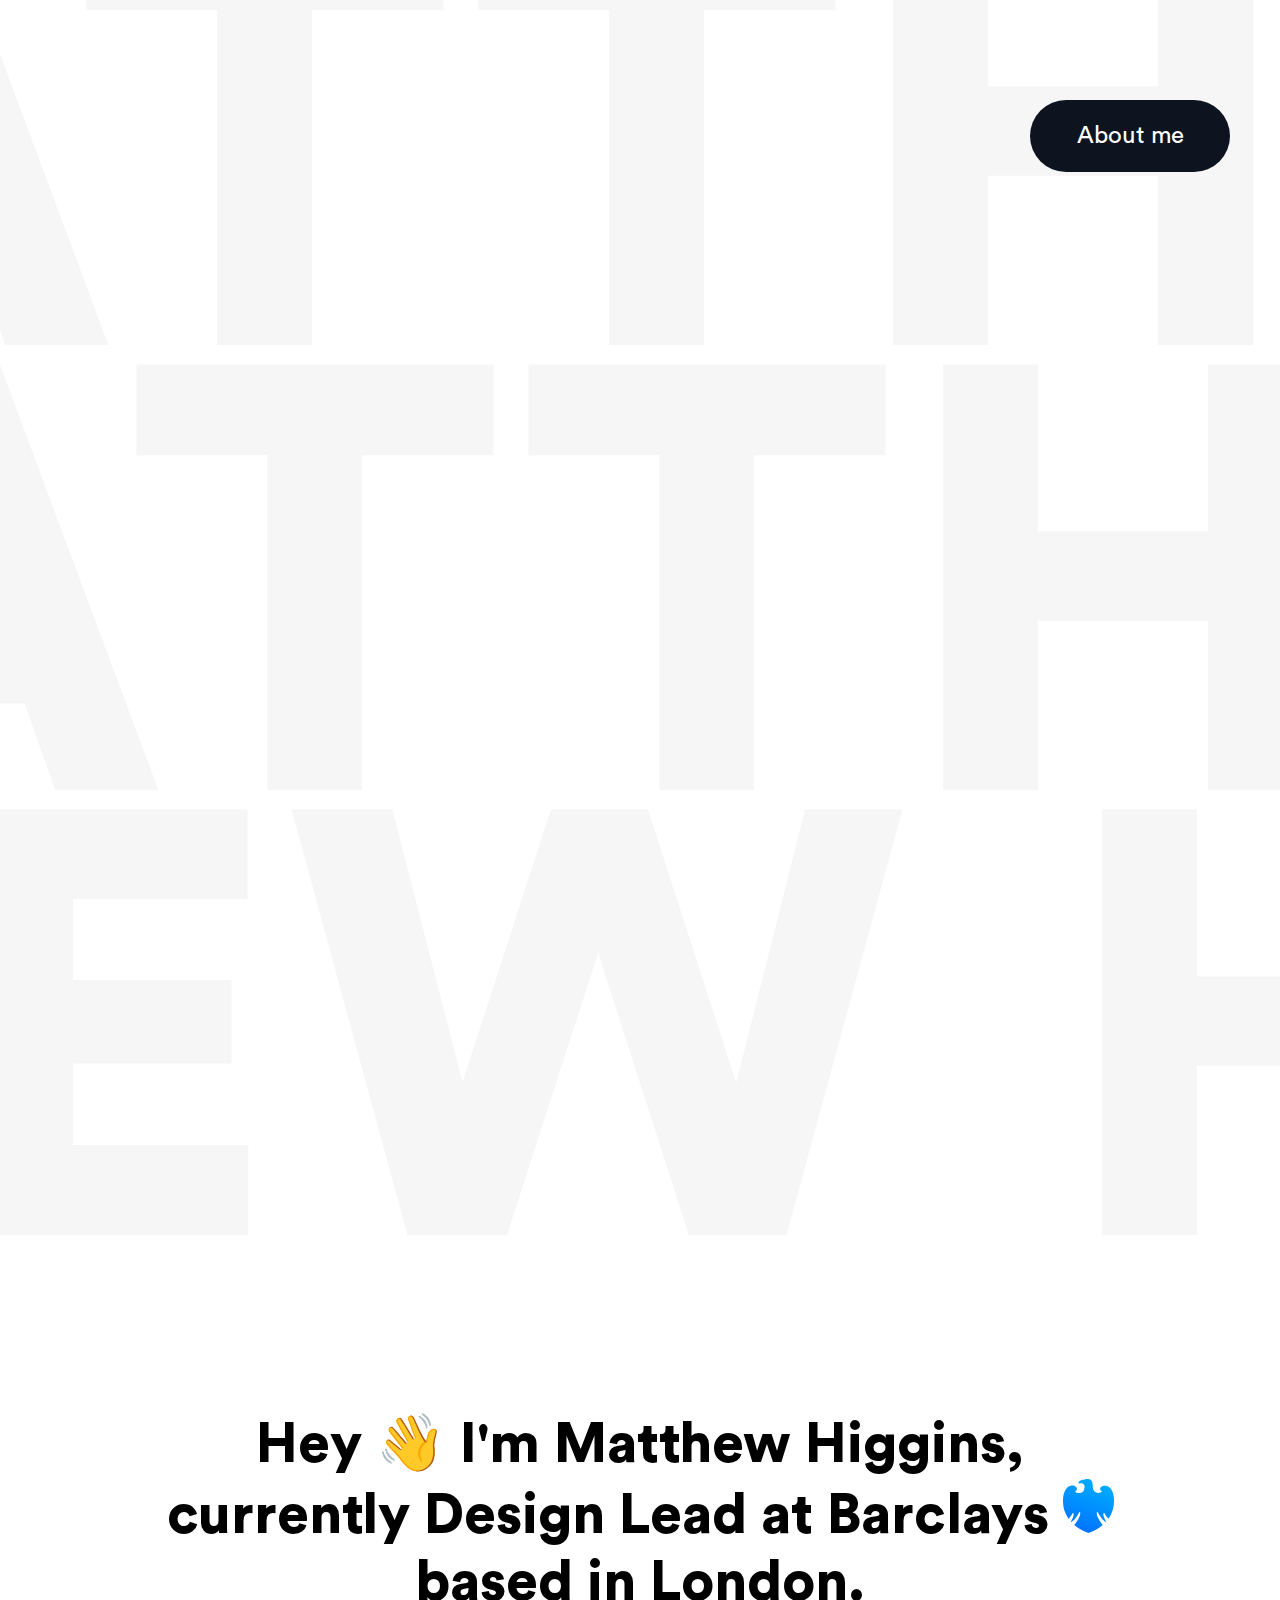
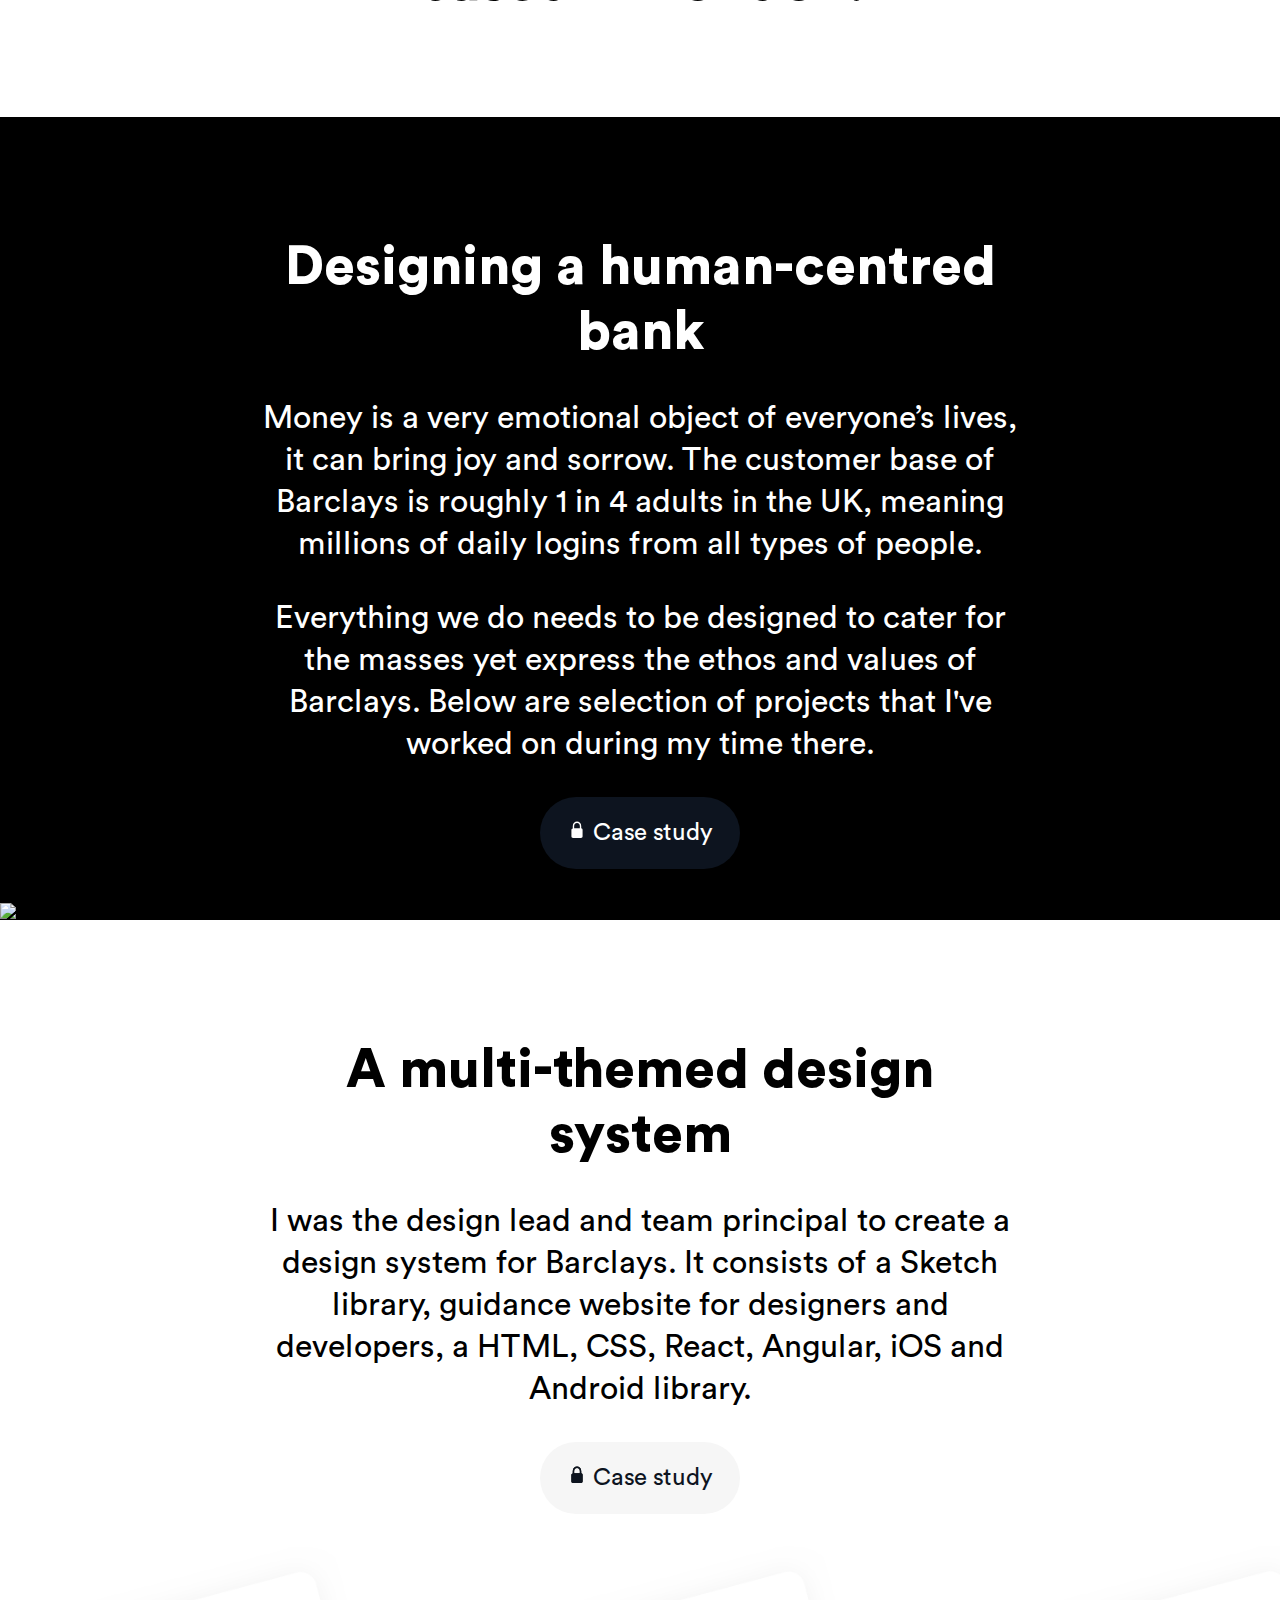
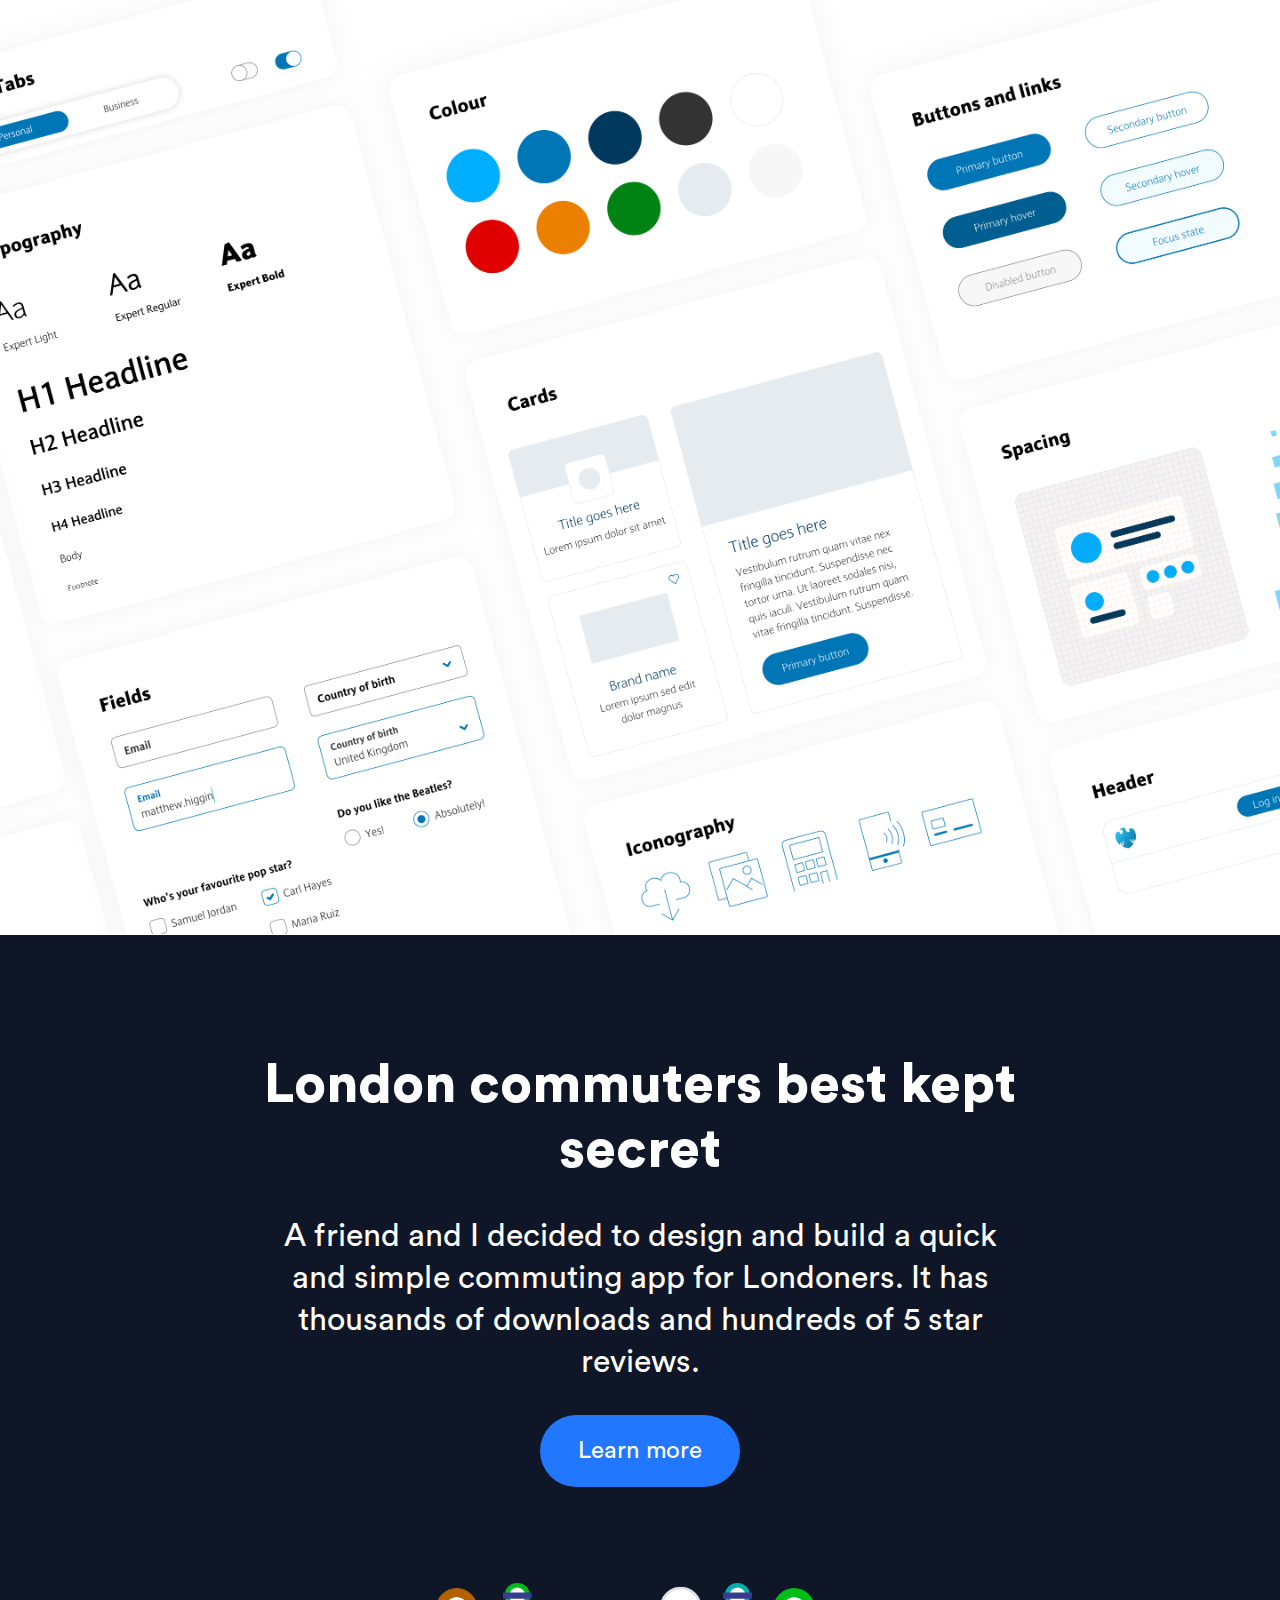
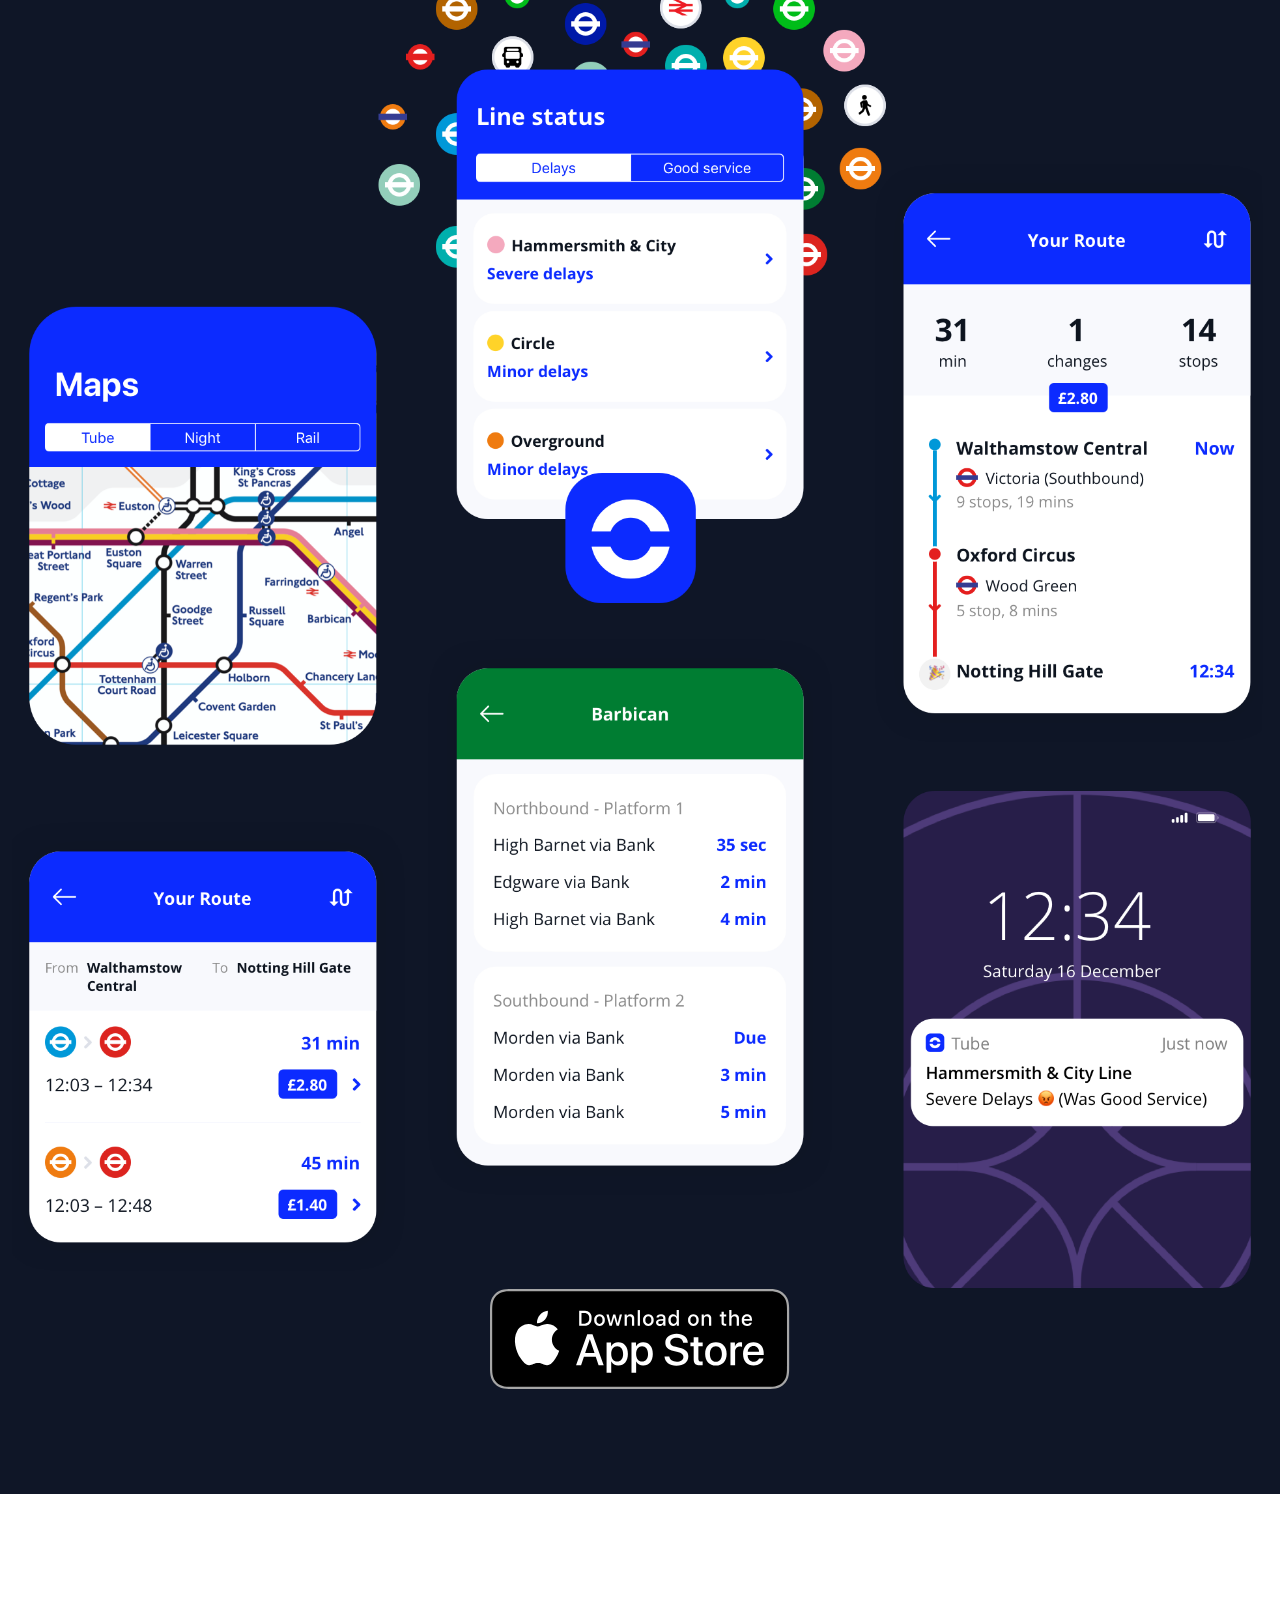
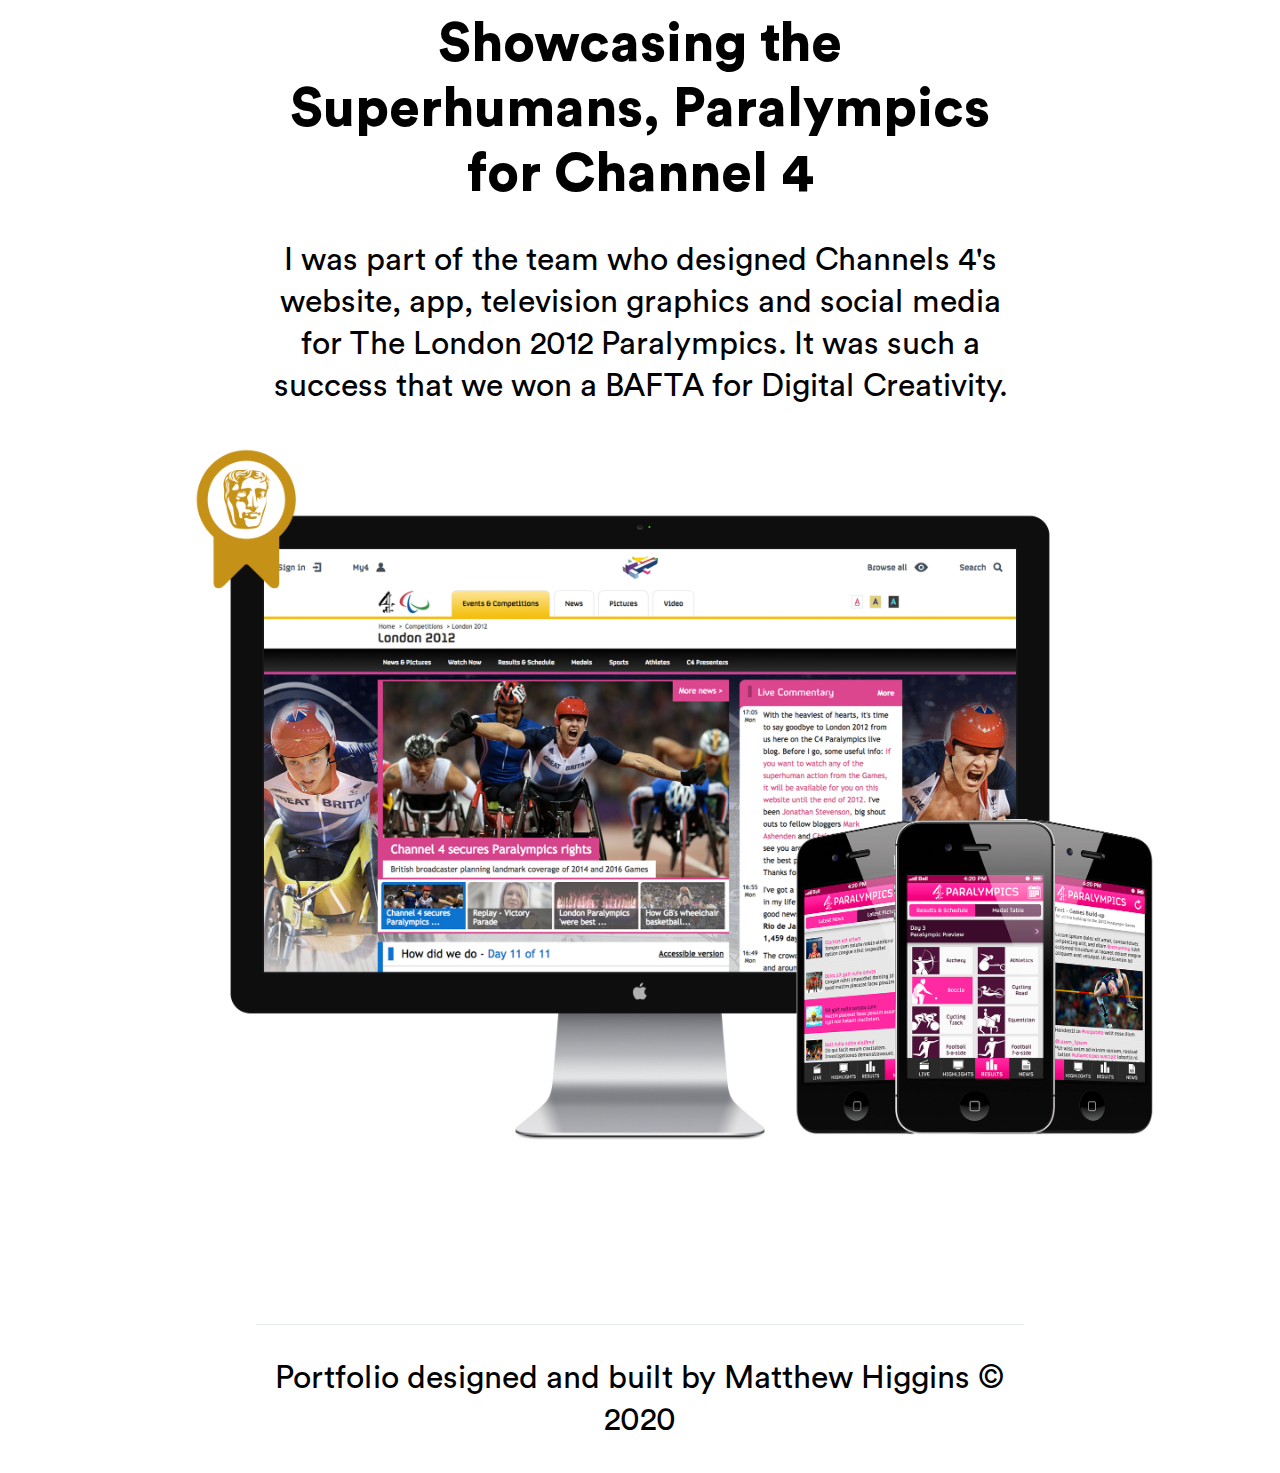
==== index.html @ b15f2077 "New hero" ====
<!DOCTYPE html>
<html lang="en" dir="ltr">

<head>
  <title>Matthew Higgins</title>
  <meta charset = "UTF-8" />
  <meta name="viewport" content="width=device-width, initial-scale=1, shrink-to-fit=no">
  <link rel="stylesheet" type="text/css" href="css/stylesheet.css">
  <script src="https://ajax.googleapis.com/ajax/libs/jquery/3.3.1/jquery.min.js"></script>
  <link rel="shortcut icon" type="image/x-icon" href="images/favicon.ico">
</head>

<body>

<center>

<!-- Intro text -->

<div class="wrapper">
  <img src="images/test-comp.png" class="absolute hero"alt="">

<div class="header">

      <h1 class="top-title">Matthew Higgins</h1>
      <h1 class="bottom-title">Matthew Higgins Matthew Higgins</h1>
      <h1 class="top-title">thew Higgins Matthew Higgins</h1>

</div>
</div>
<!-- Sticky button for cv -->
      <button onclick="location.href='cv.html'" class="button" type="button">About me</button>



    <div class="section-1">
      <h2 class="align-centre">Hey 👋 I'm Matthew Higgins, currently Design Lead at Barclays <img class="eagle" src="images/barclays.svg" alt=""> based in London.
</h2>

    </div>

  </center>



        <!-- Barclays section -->
    <div class="section-2">
      <div class="content-indented white align-centre">
        <h3>Designing a human-centred bank</h3>
        <p>Money is a very emotional object of everyone’s lives, it can bring joy and sorrow. The customer base of Barclays is roughly 1 in 4 adults in the UK, meaning millions of daily logins from all types of people.</p>
        <p>Everything we do needs to be designed to cater for the masses yet express the ethos and values of Barclays. Below are selection of projects that I've worked on during my time there.</p>
        <button onclick="location.href='index.html'"class="button-disabled-dark"type="button" href= "/index.html"><img src="images/lock.svg" alt=""> Case study </button>
      </div>
      <img src="images/barclays-hero.png" class="width-full">
    </div>



    <!-- BDL section -->
    <div class="content-indented align-centre">
      <h3>A multi-themed design system</h3>
      <p>I was the design lead and team principal to create a design system for Barclays. It consists of a Sketch library, guidance website for designers and developers, a HTML, CSS, React, Angular, iOS and Android library.</p>
      <button onclick="location.href='index.html'"class="button-disabled-light"type="button" href= "/index.html"><img src="images/lock-dark.svg" alt=""> Case study </button>
    </div>
    <img src="images/design-language.png" class="width-full">


    <!-- Barclays section -->
<!-- <div class="section-2">
  <div class="content-indented white align-centre">
    <h3>Digital Receipts</h3>
    <p>An idea that came from a sprint that gives customers instant digital receipts within the Barclays app after buying something.</p>
    <button onclick="location.href='receipts.html'"class="button-project"type="button" href= "/index.html">Case study</button>

  </div>
  <img src="images/barclays-hero.png" class="width-full">
</div> -->

    <!-- Tube app section -->
<div class="section-4">
  <div class="content-indented white align-centre">
    <h3>London commuters best kept secret</h3>
    <p>A friend and I decided to design and build a quick and simple commuting app for Londoners. It has thousands of downloads and hundreds of 5 star reviews.</p>
    <button onclick="location.href='tube.html'"class="button-project"type="button">Learn more</button>

  </div>
  <img src="images/tube-hero.png" class="width-full">

      <!-- button -->
              <div class="row">
                <div class="loose-padding" align="center">
                  <a href="https://apple.co/3472AL8" target="_blank" class="loose-padding"><img src="images/badge.svg" alt="alt text" style="border:none;" /></a>
                </div>
              </div>

</div>




    <!-- C4 section -->
    <div class="content-indented align-centre">
      <h3 class="">Showcasing the Superhumans, Paralympics for Channel 4</h3>
      <p>I was part of the team who designed Channels 4's website, app, television graphics and social media for The London 2012 Paralympics. It was such a success that we won a BAFTA for Digital Creativity.</p>
    </div>
        <img src="images/c4-hero.png" class="width-full loose-padding">

<center>
<div class="content-indented">
  <hr>
  <p>Portfolio designed and built by Matthew Higgins © 2020</p>
</div>
</center>


<!-- Pull in JS file -->
<script src="scripts.js"></script>

</body>
</html>
---- css/stylesheet.css ----
/* apply a natural box layout model to all elements, but allowing components to change */
html {
  box-sizing: border-box;
}
*, *:before, *:after {
  box-sizing: inherit;
}

html, body {
  overflow-x: hidden;
}


/* styling for page */
body {
  background: #fff;
  font-family: 'CircularStd-Black', sans-serif;
  margin: 0;
  max-width: 100vw;
  overflow-x: hidden; /* for homepage text, as it's off-screen */

}

/* liquid font */
@font-face {
  font-family: 'LIQUIDO-Fluid';
  src: url('../fonts/LIQUIDO-Fluid.otf');
  font-weight: 400;
  font-style: normal;
}

/* circular black font */
@font-face {
  font-family: 'CircularStd-Black';
  src: url('../fonts/CircularStd-Black.woff2') format('woff2'), /* Super Modern Browsers */
       url('../fonts/CircularStd-Black.woff') format('woff'); /* Pretty Modern Browsers */
  font-weight: 800;
  font-style: normal;
}

/* circular book font */
@font-face {
  font-family: 'CircularStd-Book';
  src: url('../fonts/CircularStd-Book.woff2') format('woff2'), /* Super Modern Browsers */
       url('../fonts/CircularStd-Book.woff') format('woff'); /* Pretty Modern Browsers */
  font-weight: 400;
  font-style: normal;
}

/* header styles */
h1 {
  font-family: 'LIQUIDO-Fluid', "CircularStd-Black", sans-serif;
  font-size: 600px;
  font-weight: 400;
  text-transform: uppercase;
  color: #F6F6F6;
  margin-top: -100px;
  margin-bottom: 0;
}

h2 {
  font-size: 56px;
  margin-top: 0;
  margin-bottom: 0;

}
h3 {
  font-size: 54px;
  margin-bottom: 0;
}
h4 {
  font-size: 54px;
  margin-bottom: 0;
  padding-bottom: 20px;
}
h5 {
  font-family: 'CircularStd-Book';
  font-size: 54px;
  font-weight: lighter;
  margin-top: 0;
  margin-bottom: 64px;
  }
h6 {
  font-size: 32px;
  margin: 0;
}
p {
  font-family: 'CircularStd-Book';
  font-size: 32px;
  line-height: 42px;
  font-weight: lighter;
}

span {
  font-family: 'CircularStd-Book';
  font-size: 32px;
  line-height: 42px;
  font-weight: lighter;
  text-decoration: none;
  color: #2177FE;
}

hr {
  background-color: #E5EBEE;
  height: 1px;
  border: none;
}

ul {
  font-family: 'CircularStd-Book';
  font-size: 54px;
  line-height: 68px;
  font-weight: lighter;
}
li {
  font-size: 32px;
  line-height: 48px;
}

.large-text {
  font-size: 120px;
}

.grey {
    color: #989FAA;
  }

  .blue {
    color:#2177FE;
  }

  .green {
    color: #0CA028
  }

.tight {
  margin-bottom: 18px;
}

.wrapper {
  overflow: hidden;
}

.section-1 {
  max-width: 80%;
  background: white;
  padding-bottom: 100px;
}

.section-2 {
  background: black;
}

.section-4 {
  background: #0F1627;
}

.whitebg {
  background-color: white;
}

.logo {
  height: 40px;
  width: auto;
}



/* smoothes out the scrolling on certain broswers */
html {
  scroll-behavior: smooth;
}



/* colour when selecting text */
::selection {
  color: black;
  background: rgba(255,251,0,0.99);
}


.align-centre {
  text-align: center;
}

.align-left {
  text-align: left;
}

/* text colour for dark bg */
.white {
  color: white;
}


/* styles for links */
.link {
  color: #2177FE;
  text-decoration: none;
}
.link:hover {
  text-decoration: underline;
}

/* size of intro text on viewport */
.header {
  margin-top: 75px;
  width: 200vw;
position: relative;
}

.absolute {
  position: absolute;
  z-index: 1;
  left: 1%;
}

.pdf-link {
  display: inline-block;
  padding-right: 10px;
}

/* both texts for intro */
.top-title,
.bottom-title {
  margin-top: -275px;
  white-space: nowrap;
}

/* specific to first line of intro */
.top-title {
  margin-left: -900px;
}


/* specific to second line of intro */
.bottom-title {
  margin-left: -850px;
  white-space: nowrap;
}

/* makes content indented */
.content-indented {
  padding-top: 5%;
  padding-right: 20%;
  padding-left: 20%;
}

.indented {
  padding-right: 20%;
  padding-left: 20%;
}

.list-space {
  margin-top: 8px;
  margin-bottom: 72px;
}


/* big padding for bottom of section */
.loose-padding {
  padding-bottom: 100px;
}

/* .loose-margin {
  margin-bottom: 100px;
} */


/* specific padding for when 2 text elements above and below one another */
.text-block {
  padding-top: 40px;
  padding-bottom: 10px;
}


.logo-group {
  margin-top: 56px;
  margin-bottom: 56px;
}

.logo-pad {
padding-right: 30px;
}


/* styling for portfolio button */
.button {
  position: fixed;
  top: 100px;
  right: 50px;
  z-index: 1;
  height: 72px;
  font-family: 'CircularStd-Book';
  font-size: 24px;
  color: #fff;
  background: #0D141F;
  border-radius: 100px;
  width: 200px;
  cursor: pointer;
  border: 0;

  transition: color 0.3s ease; /* vendorless fallback */
  -o-transition: color 0.3s ease; /* opera */
  -ms-transition: color 0.3s ease; /* IE 10 */
  -moz-transition: color 0.3s ease; /* Firefox */
  -webkit-transition: color 0.3s ease; /*safari and chrome */

  transition: background 0.3s ease; /* vendorless fallback */
  -o-transition: background 0.3s ease; /* opera */
  -ms-transition: background 0.3s ease; /* IE 10 */
  -moz-transition: background 0.3s ease; /* Firefox */
  -webkit-transition: background 0.3s ease; /*safari and chrome */
}
.button:hover {
  color: #0D141F;
  background: #F6F6F6;

}
.button:focus {
  outline: 0;
}


/* styling for cv button */
.button-project {
  height: 72px;
  font-family: 'CircularStd-Book';
  font-size: 24px;
  color: #fff;
  background: #2177FE;
  border-radius: 100px;
  width: 200px;
  cursor: pointer;
  border:0;
  margin-bottom: 32px;

  transition: color 0.3s ease; /* vendorless fallback */
  -o-transition: color 0.3s ease; /* opera */
  -ms-transition: color 0.3s ease; /* IE 10 */
  -moz-transition: color 0.3s ease; /* Firefox */
  -webkit-transition: color 0.3s ease; /*safari and chrome */

  transition: background 0.3s ease; /* vendorless fallback */
  -o-transition: background 0.3s ease; /* opera */
  -ms-transition: background 0.3s ease; /* IE 10 */
  -moz-transition: background 0.3s ease; /* Firefox */
  -webkit-transition: background 0.3s ease; /*safari and chrome */
}
.button-project:hover {
  color: #0D141F;
  background: #F6F6F6;
}
.button-project:focus {
  outline: 0;
}

/* styling for cv button */
.button-back {
  height: 72px;
  font-family: 'CircularStd-Book';
  font-size: 24px;
  color: #0D141F;
  background: #F6F6F6;
  border-radius: 100px;
  width: 180px;
  position: fixed;
  top: 100px;
  left: 50px;
  z-index: 1;
  cursor: pointer;
  border:0;
  margin-bottom: 32px;

  transition: color 0.3s ease; /* vendorless fallback */
  -o-transition: color 0.3s ease; /* opera */
  -ms-transition: color 0.3s ease; /* IE 10 */
  -moz-transition: color 0.3s ease; /* Firefox */
  -webkit-transition: color 0.3s ease; /*safari and chrome */

  transition: background 0.3s ease; /* vendorless fallback */
  -o-transition: background 0.3s ease; /* opera */
  -ms-transition: background 0.3s ease; /* IE 10 */
  -moz-transition: background 0.3s ease; /* Firefox */
  -webkit-transition: background 0.3s ease; /*safari and chrome */
}
.button-back:hover {
  color: #fff;
  background: #0D141F;
}
.button-back:focus {
  outline: 0;
}


/* styling for disabled button */
.button-disabled-dark {
  height: 72px;
  font-family: 'CircularStd-Book';
  font-size: 24px;
  color: white;
  background: #0D141F;
  border-radius: 100px;
  width: 200px;
  cursor: not-allowed;
  border:0;
  margin-bottom: 32px;
}

/* styling for disabled button */
.button-disabled-light {
  height: 72px;
  font-family: 'CircularStd-Book';
  font-size: 24px;
  color: #0D141F;
  background: #F6F6F6;
  border-radius: 100px;
  width: 200px;
  cursor: not-allowed;
  border:0;
  margin-bottom: 32px;
}

.width-full {
  max-width: 100%;
  margin-bottom: -4px;
}

.hero {
  width: 100%;
  height: auto;
}

.blue-padding {
  background: #ECF4FE;
  padding-bottom: 64px;
}

/* makes counter invisible */
#count {
  display: none;
}

/* ==== GRID SYSTEM ==== */

.container {
  width: 90%;
  margin-left: auto;
  margin-right: auto;
  padding-top: 64px;
  padding-bottom: 64px;
}



.row {
  position: relative;
  width: 100%;
  display: inline;
  align-items: center;
  justify-content: center;
}

.row [class^="col"] {
  float: left;
  margin: 0.5rem 2%;
  min-height: 0.125rem;
}


  .col-1 {
    width: 4.33%;
  }

  .col-2 {
    width: 12.66%;
  }

  .col-3 {
    width: 21%;
  }

  .col-4 {
    width: 29.33%;
  }

  .col-5 {
    width: 37.66%;
  }

  .col-6 {
    width: 46%;
  }

  .col-7 {
    width: 54.33%;
  }

  .col-8 {
    width: 62.66%;
  }

  .col-9 {
    width: 71%;
  }

  .col-10 {
    width: 79.33%;
  }

  .col-11 {
    width: 87.66%;
  }

  .col-12 {
    width: 96%;
  }

  .hidden-sm {
    display: block;
  }
  .row {
    position: relative;
    width: 100%;
    display: flex;
    align-items: center;
    justify-content: center;
  }



/* styles for 0 - 640 */
@media only screen and (max-width: 640px) {

  /* header styles */
  h1 {
      font-size: 200px;
    }
  h2 {
      font-size: 32px;
    }
  h3 {
      font-size: 32px;
    }
  h4 {
      font-size: 32px;
      margin-top: 40px;
    }
  h5 {
      font-size: 24px;
      line-height: 32px;
      margin-bottom: 32px;
    }

    h6 {
      font-size: 24px;
    }

    .header {
      margin-top: 0;
      width: 200vw
    }

    .hero {
      height: 55vh;
      width: auto;
      margin-left: -200px;
      overflow-x: hidden;
    }


    .top-title,
    .bottom-title {
      margin-top: -75px;
      white-space: nowrap;
    }

    /* specific to first line of intro */
    .top-title {
      margin-left: -400px;
    }

    /* specific to second line of intro */
    .bottom-title {
      margin-left: -800px;
    }

  p {
      font-size: 24px;
      line-height: 32px;
    }

    /* link styles */
  a {
    font-size: 24px;
    text-decoration: none;
  }


  /* specific padding for when 2 text elements next to one another */
  .text-block {
    padding-top: 0;
    padding-bottom: 10px;
  }


  .button {
    position: fixed;
    top: 40px;
    right: 24px;
    height: 50px;
    font-size: 18px;
    width: 120px;
  }

  .button-back {
    position: absolute;
    top: 40px;
    left: 24px;
    height: 50px;
    font-size: 18px;
    width: 120px;
  }

  .button-project {
      height: 50px;
      font-size: 18px;
      width: 140px;
  }

  .logo {
    height: 24px;
    width: auto;
  }

  .eagle {
    height: 24px;
    width: auto;
  }

.logo-group {
  margin-top: 32px;
  margin-bottom: 32px;

}

  .logo-pad {
    height: 60px;
  }

 /* makes content indented */
 .content-indented {
   padding-top: 5%;
   padding-right: 5%;
   padding-left: 5%;
 }

 .loose-padding {
   padding-bottom: 32px;
 }

 .section-1 {
   padding-bottom: 32px;
 }

 .width-full {
   max-width: 200%;
   margin-bottom: -4px;
 }


 .badge {
  background-image: url(/images/badge.svg);
  width: 32px;
}
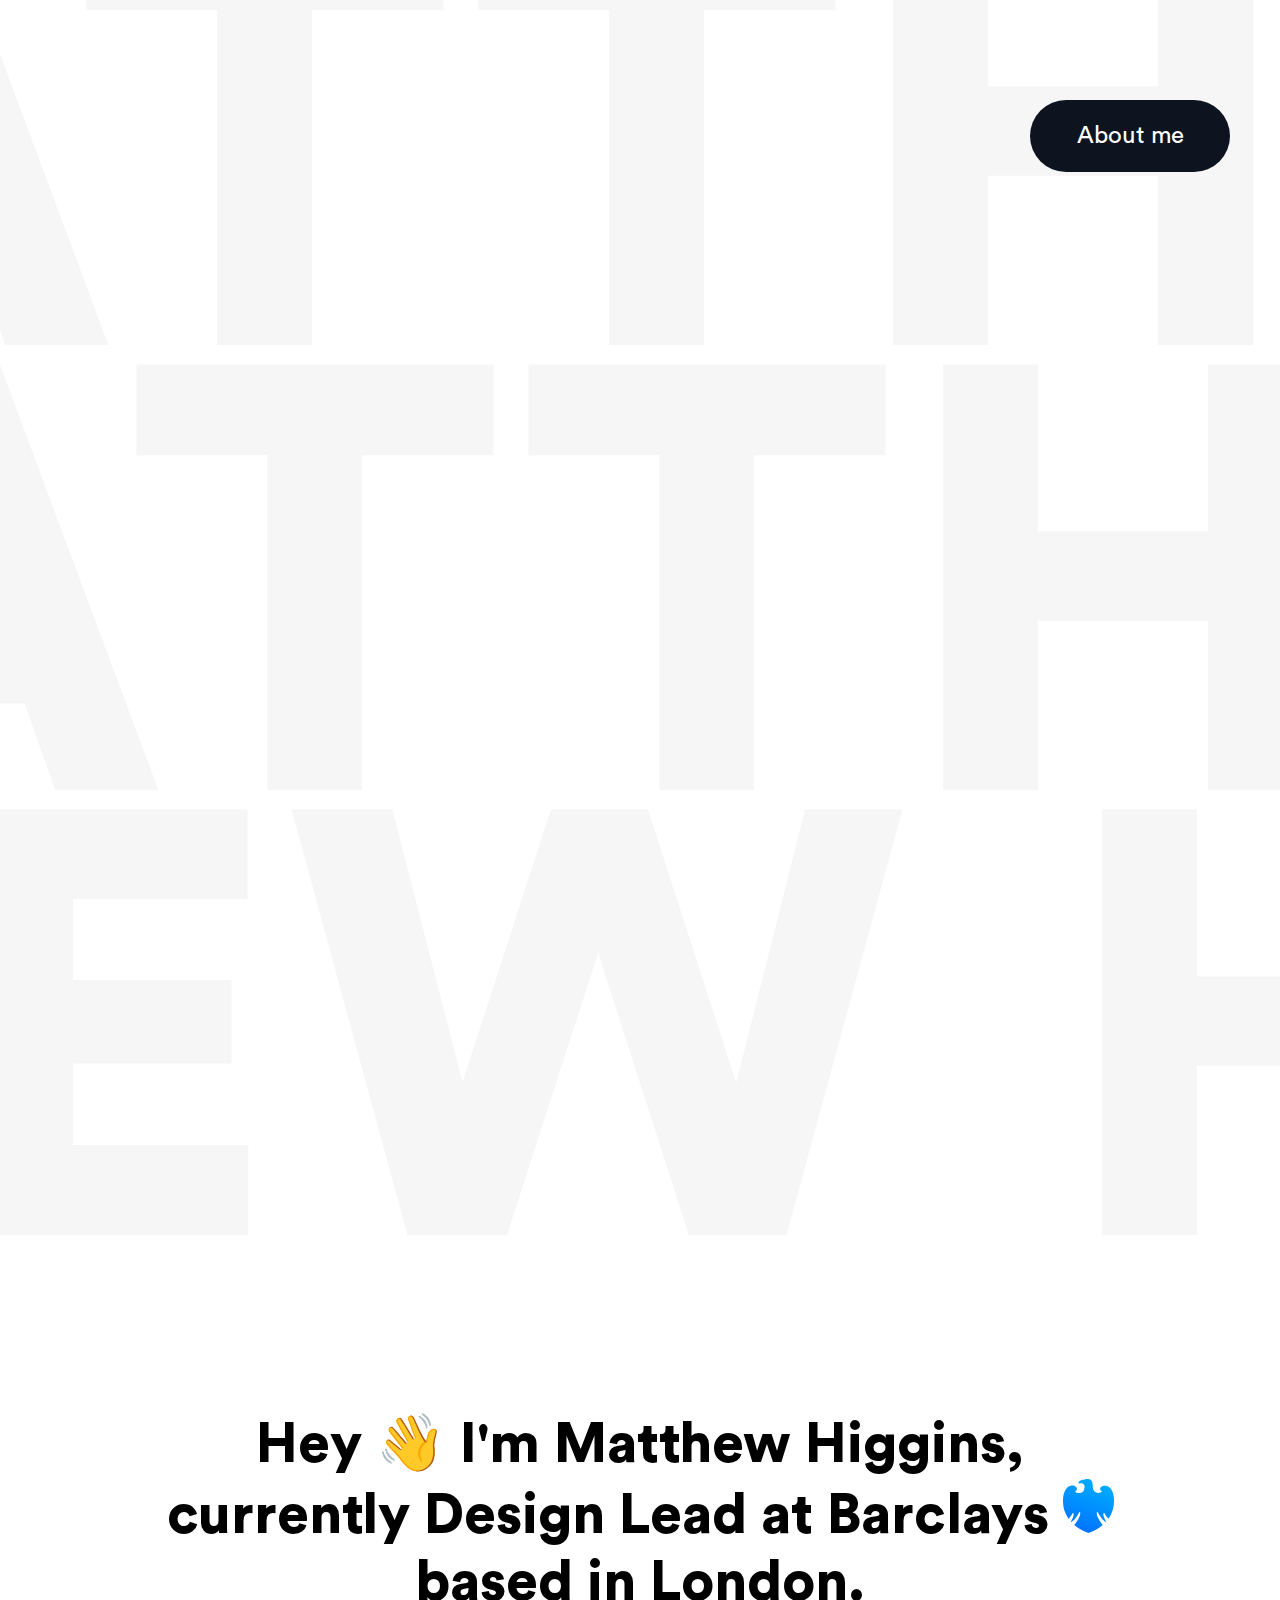
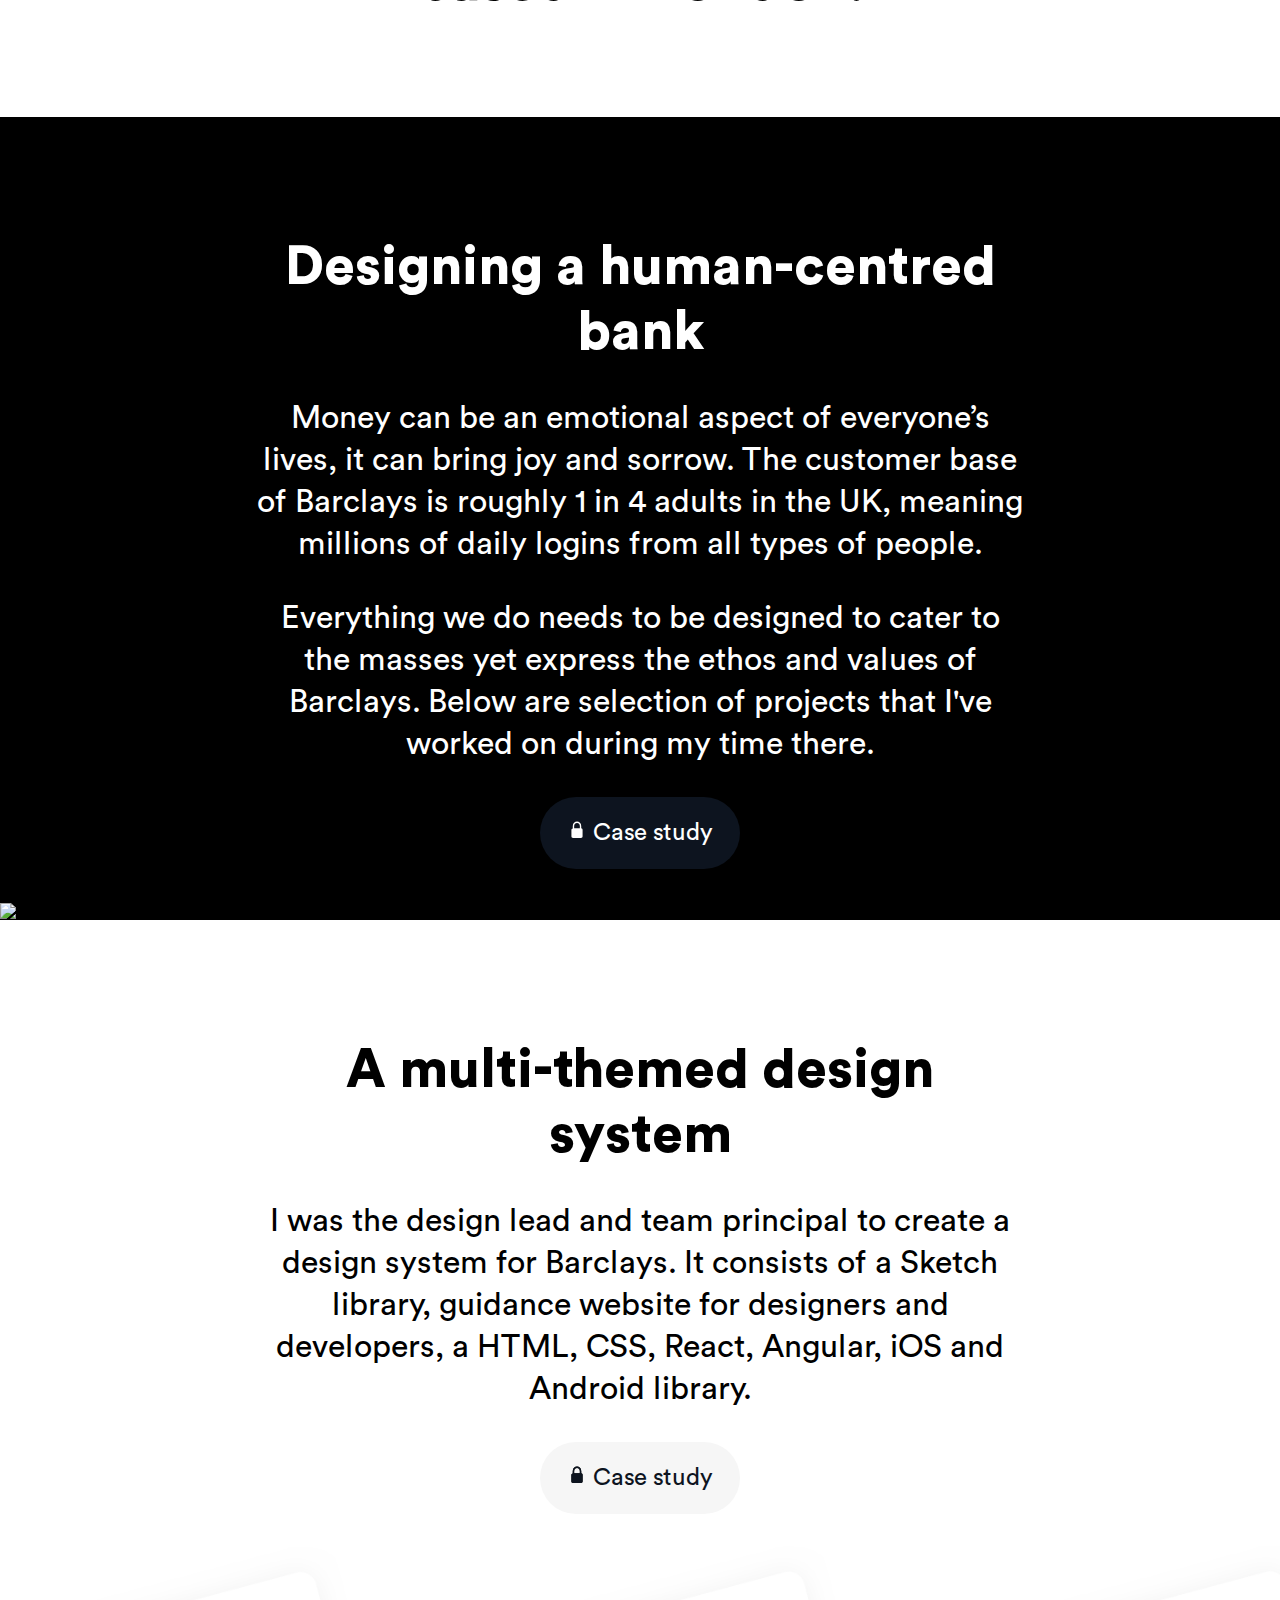
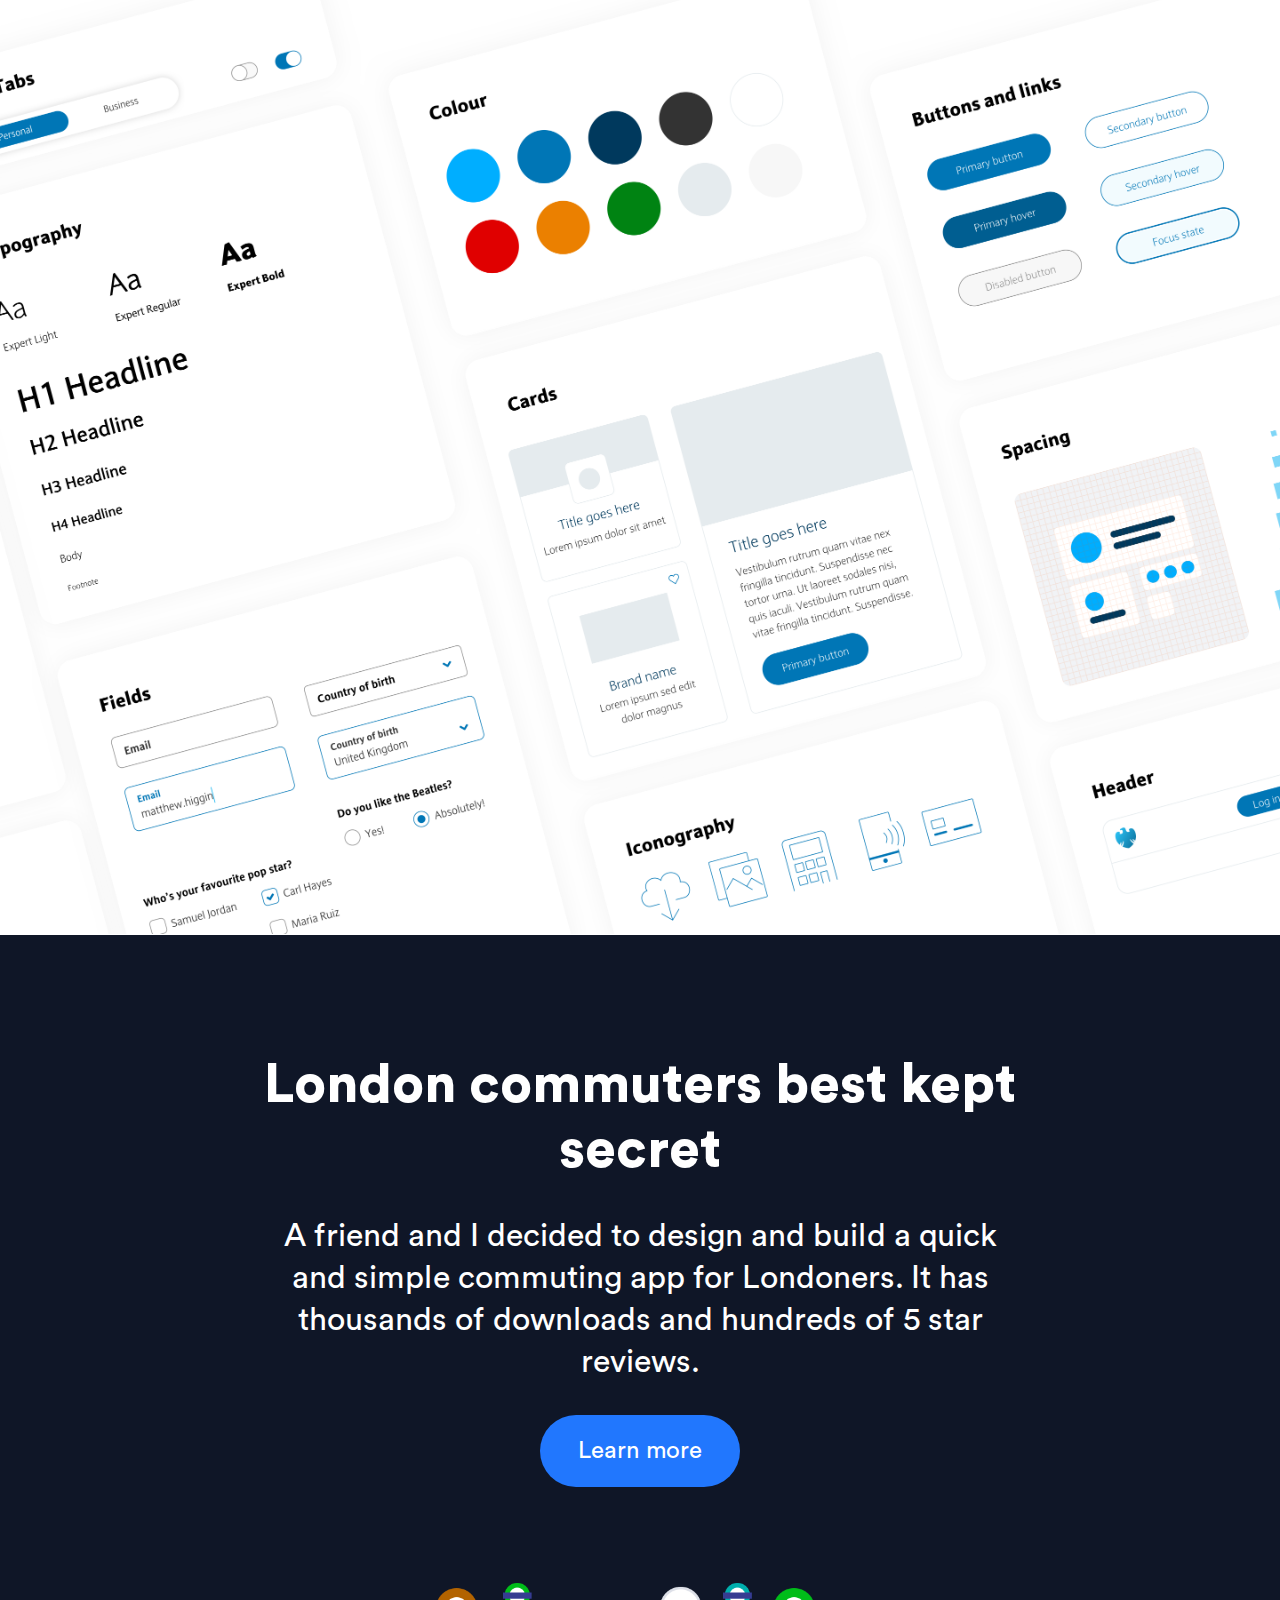
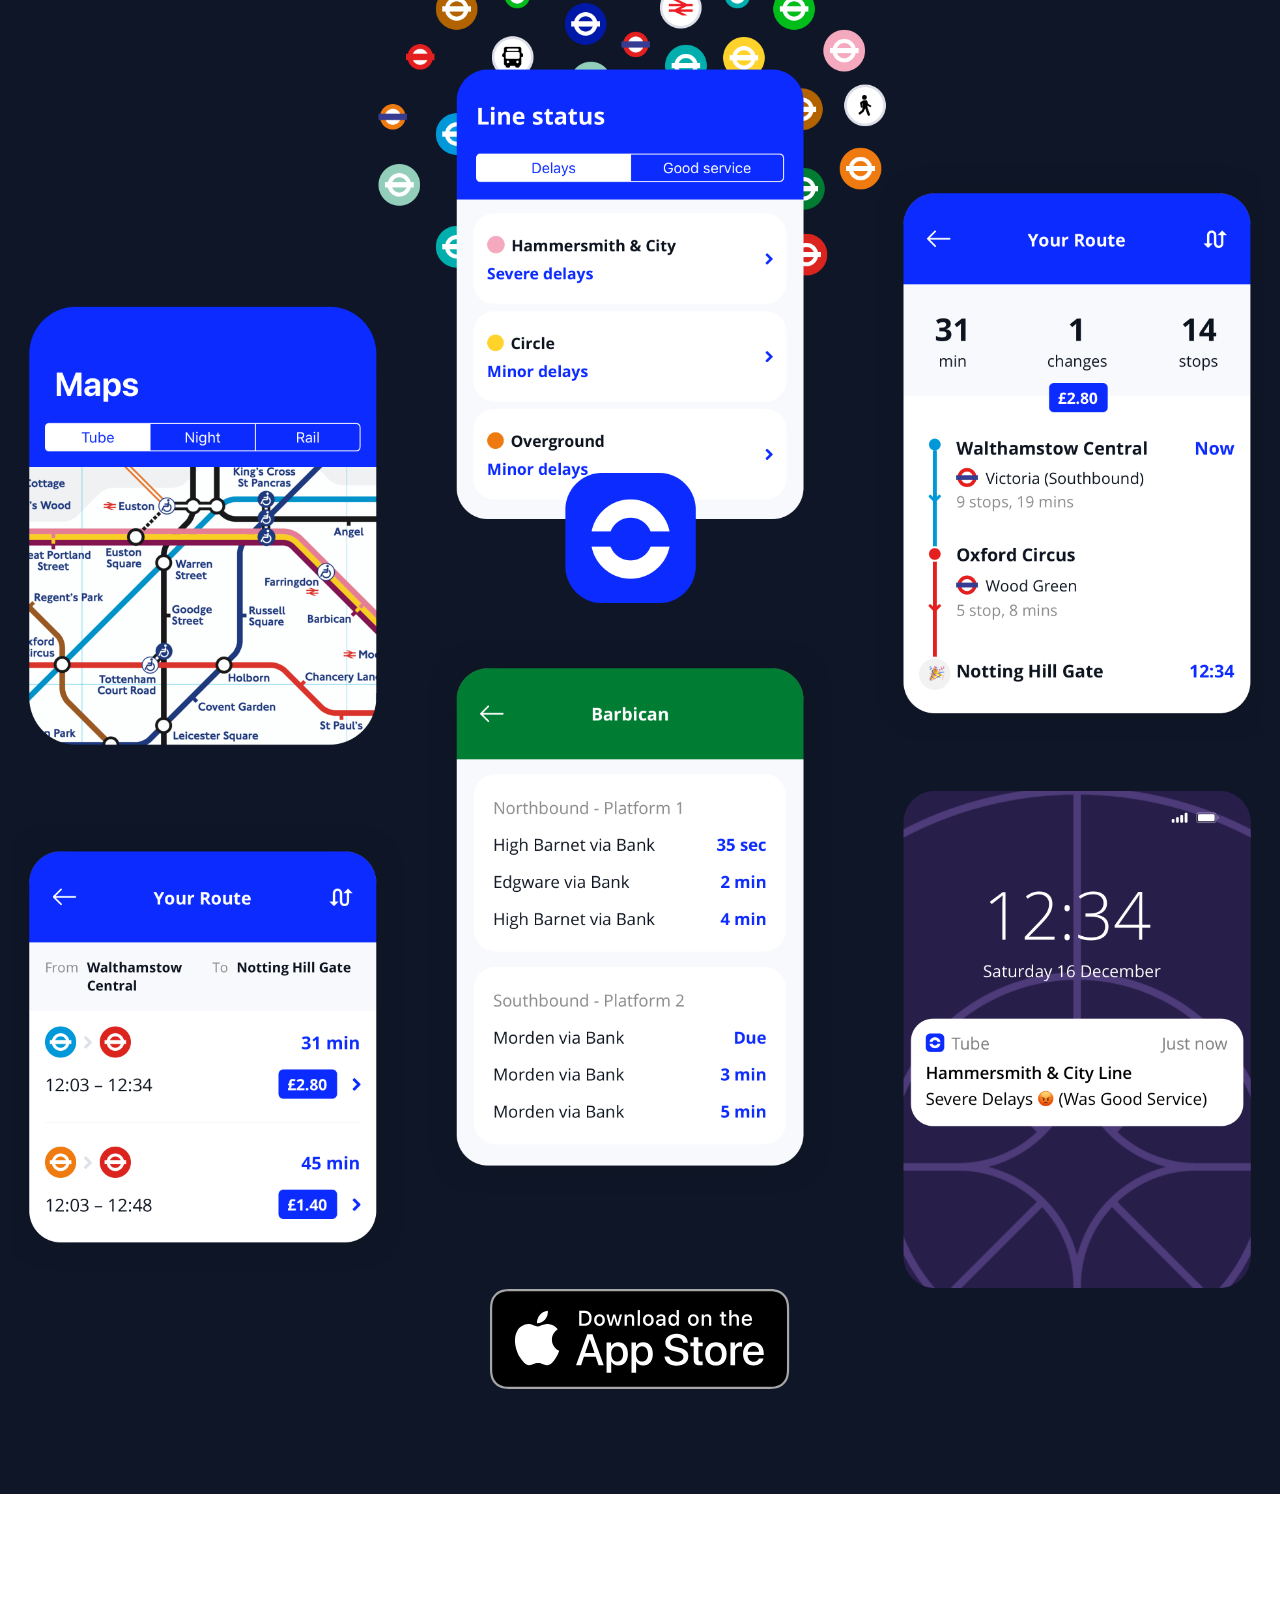
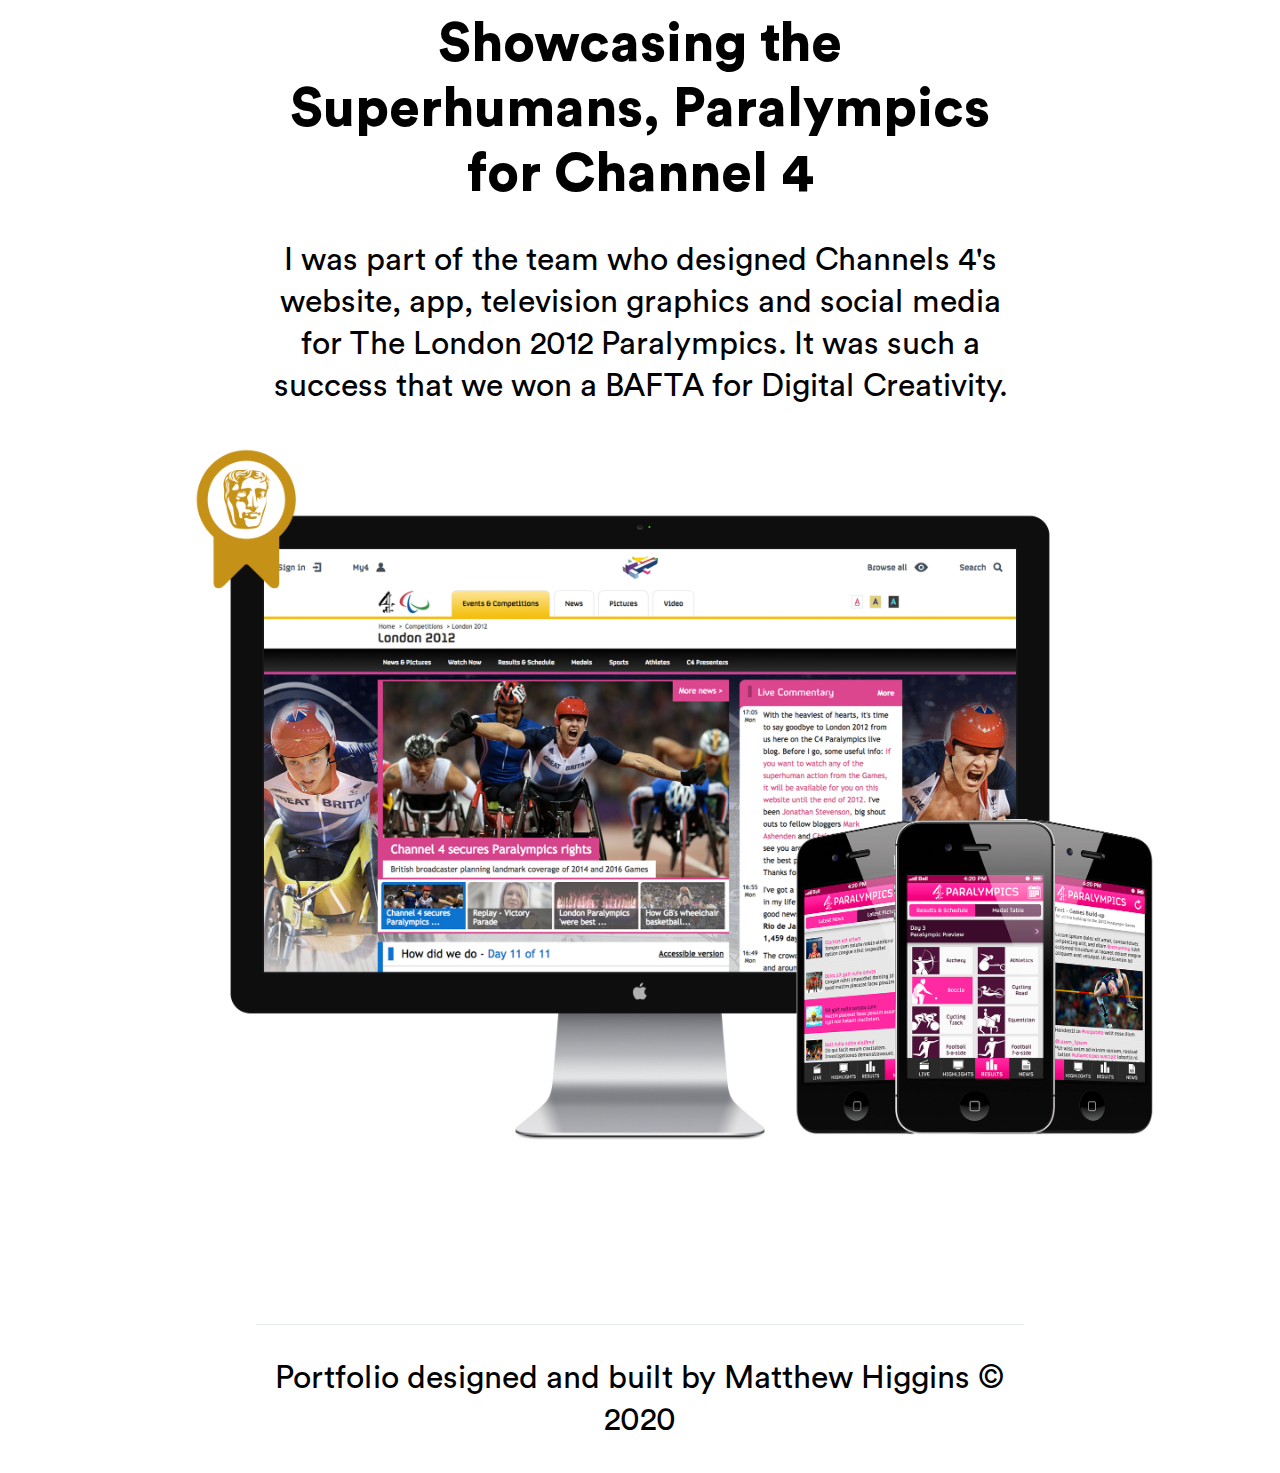
==== commit fae3ede0: "Updated images" ====
--- a/index.html
+++ b/index.html
@@ -46,11 +46,12 @@
     <div class="section-2">
       <div class="content-indented white align-centre">
         <h3>Designing a human-centred bank</h3>
-        <p>Money is a very emotional object of everyone’s lives, it can bring joy and sorrow. The customer base of Barclays is roughly 1 in 4 adults in the UK, meaning millions of daily logins from all types of people.</p>
-        <p>Everything we do needs to be designed to cater for the masses yet express the ethos and values of Barclays. Below are selection of projects that I've worked on during my time there.</p>
+        <p>Money can be an emotional aspect of everyone’s lives, it can bring joy and sorrow. The customer base of Barclays is roughly 1 in 4 adults in the UK, meaning millions of daily logins from all types of people.</p>
+        <p>Everything we do needs to be designed to cater to the masses yet express the ethos and values of Barclays. Below are selection of projects that I've worked on during my time there.</p>
         <button onclick="location.href='index.html'"class="button-disabled-dark"type="button" href= "/index.html"><img src="images/lock.svg" alt=""> Case study </button>
       </div>
-      <img src="images/barclays-hero.png" class="width-full">
+      <img src="images/barclays-hero.png" class="hero">
+
     </div>
 
 
@@ -61,19 +62,8 @@
       <p>I was the design lead and team principal to create a design system for Barclays. It consists of a Sketch library, guidance website for designers and developers, a HTML, CSS, React, Angular, iOS and Android library.</p>
       <button onclick="location.href='index.html'"class="button-disabled-light"type="button" href= "/index.html"><img src="images/lock-dark.svg" alt=""> Case study </button>
     </div>
-    <img src="images/design-language.png" class="width-full">
+    <img src="images/design-language.png" class="hero">
 
-
-    <!-- Barclays section -->
-<!-- <div class="section-2">
-  <div class="content-indented white align-centre">
-    <h3>Digital Receipts</h3>
-    <p>An idea that came from a sprint that gives customers instant digital receipts within the Barclays app after buying something.</p>
-    <button onclick="location.href='receipts.html'"class="button-project"type="button" href= "/index.html">Case study</button>
-
-  </div>
-  <img src="images/barclays-hero.png" class="width-full">
-</div> -->
 
     <!-- Tube app section -->
 <div class="section-4">
@@ -83,7 +73,7 @@
     <button onclick="location.href='tube.html'"class="button-project"type="button">Learn more</button>
 
   </div>
-  <img src="images/tube-hero.png" class="width-full">
+  <img src="images/tube-hero.png" class="hero">
 
       <!-- button -->
               <div class="row">
@@ -102,7 +92,7 @@
       <h3 class="">Showcasing the Superhumans, Paralympics for Channel 4</h3>
       <p>I was part of the team who designed Channels 4's website, app, television graphics and social media for The London 2012 Paralympics. It was such a success that we won a BAFTA for Digital Creativity.</p>
     </div>
-        <img src="images/c4-hero.png" class="width-full loose-padding">
+        <img src="images/c4-hero.png" class="hero loose-padding">
 
 <center>
 <div class="content-indented">
--- a/css/stylesheet.css
+++ b/css/stylesheet.css
@@ -213,7 +213,7 @@
 .absolute {
   position: absolute;
   z-index: 1;
-  left: 1%;
+  left: 0;
 }
 
 .pdf-link {
@@ -430,6 +430,7 @@
 .hero {
   width: 100%;
   height: auto;
+  margin-bottom: -4px;
 }
 
 .blue-padding {
@@ -563,9 +564,7 @@
     }
 
     .hero {
-      height: 55vh;
-      width: auto;
-      margin-left: -200px;
+      width: 100%;
       overflow-x: hidden;
     }
 
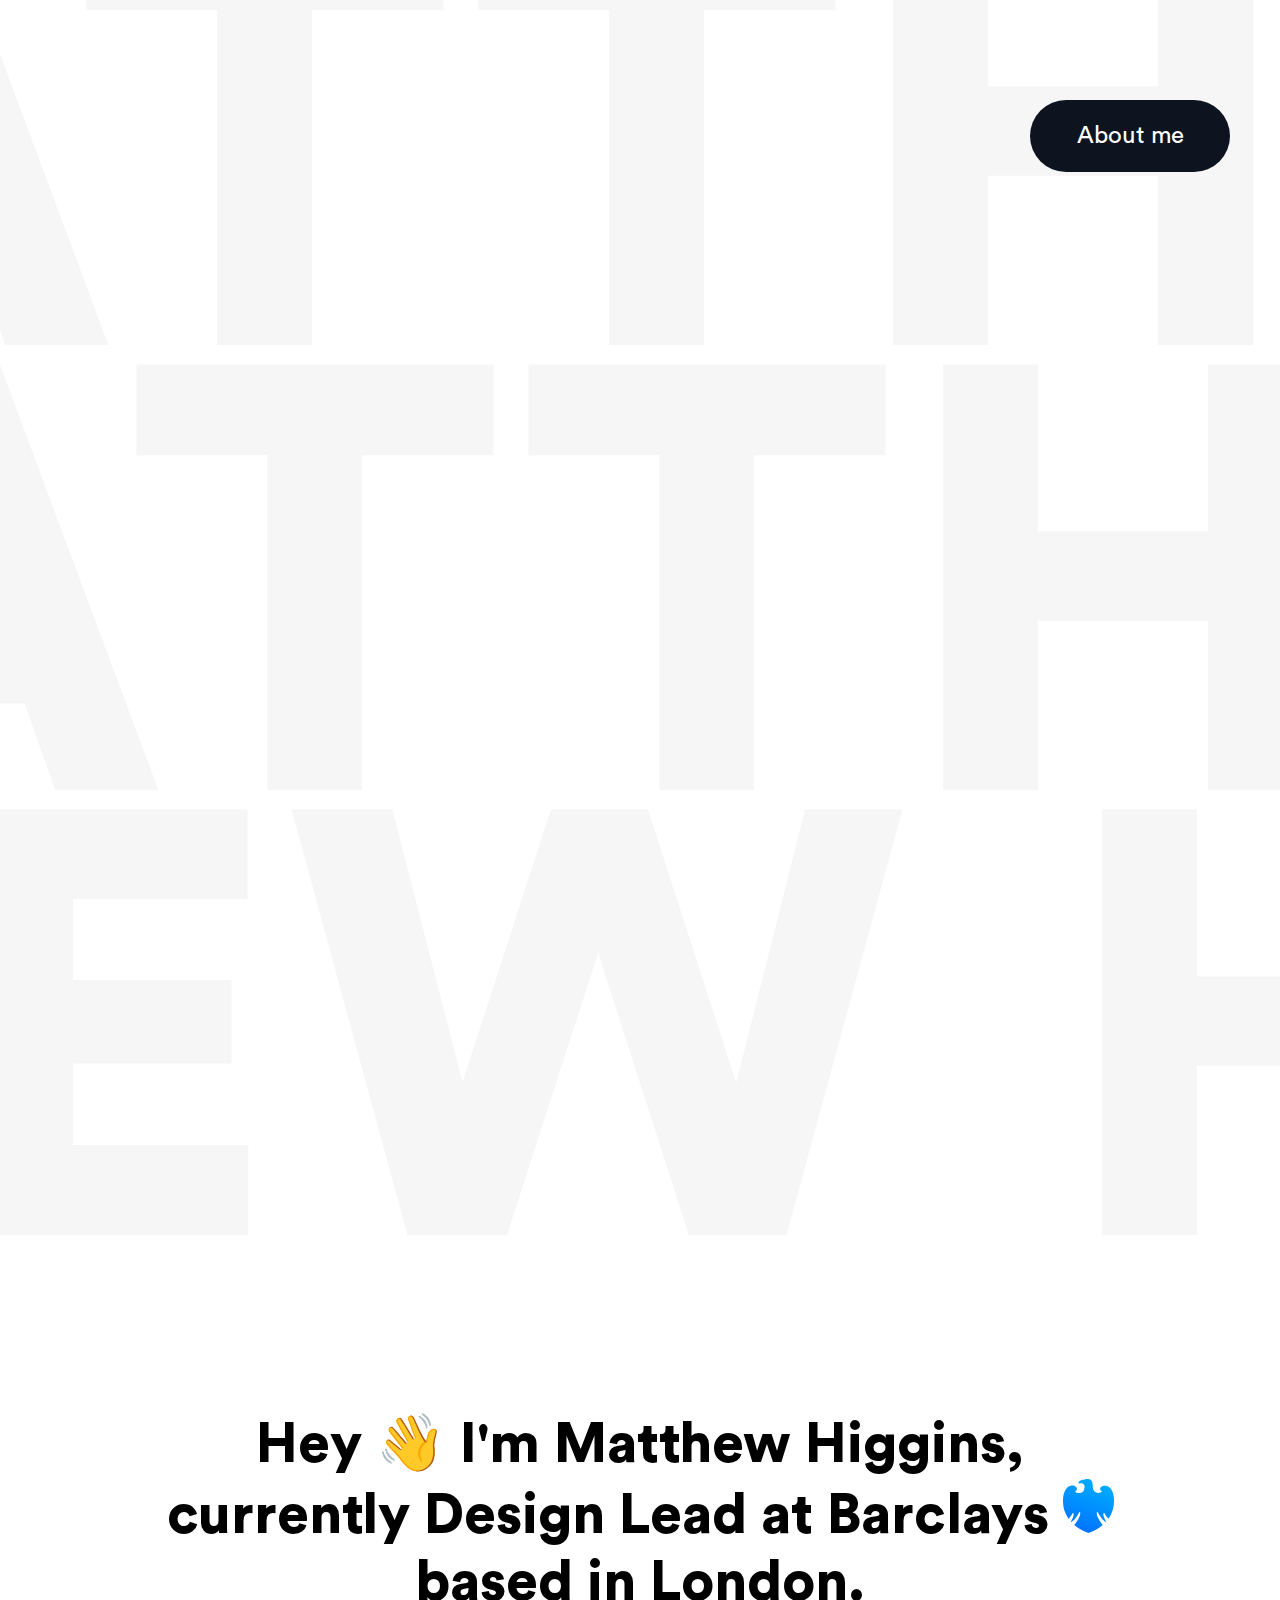
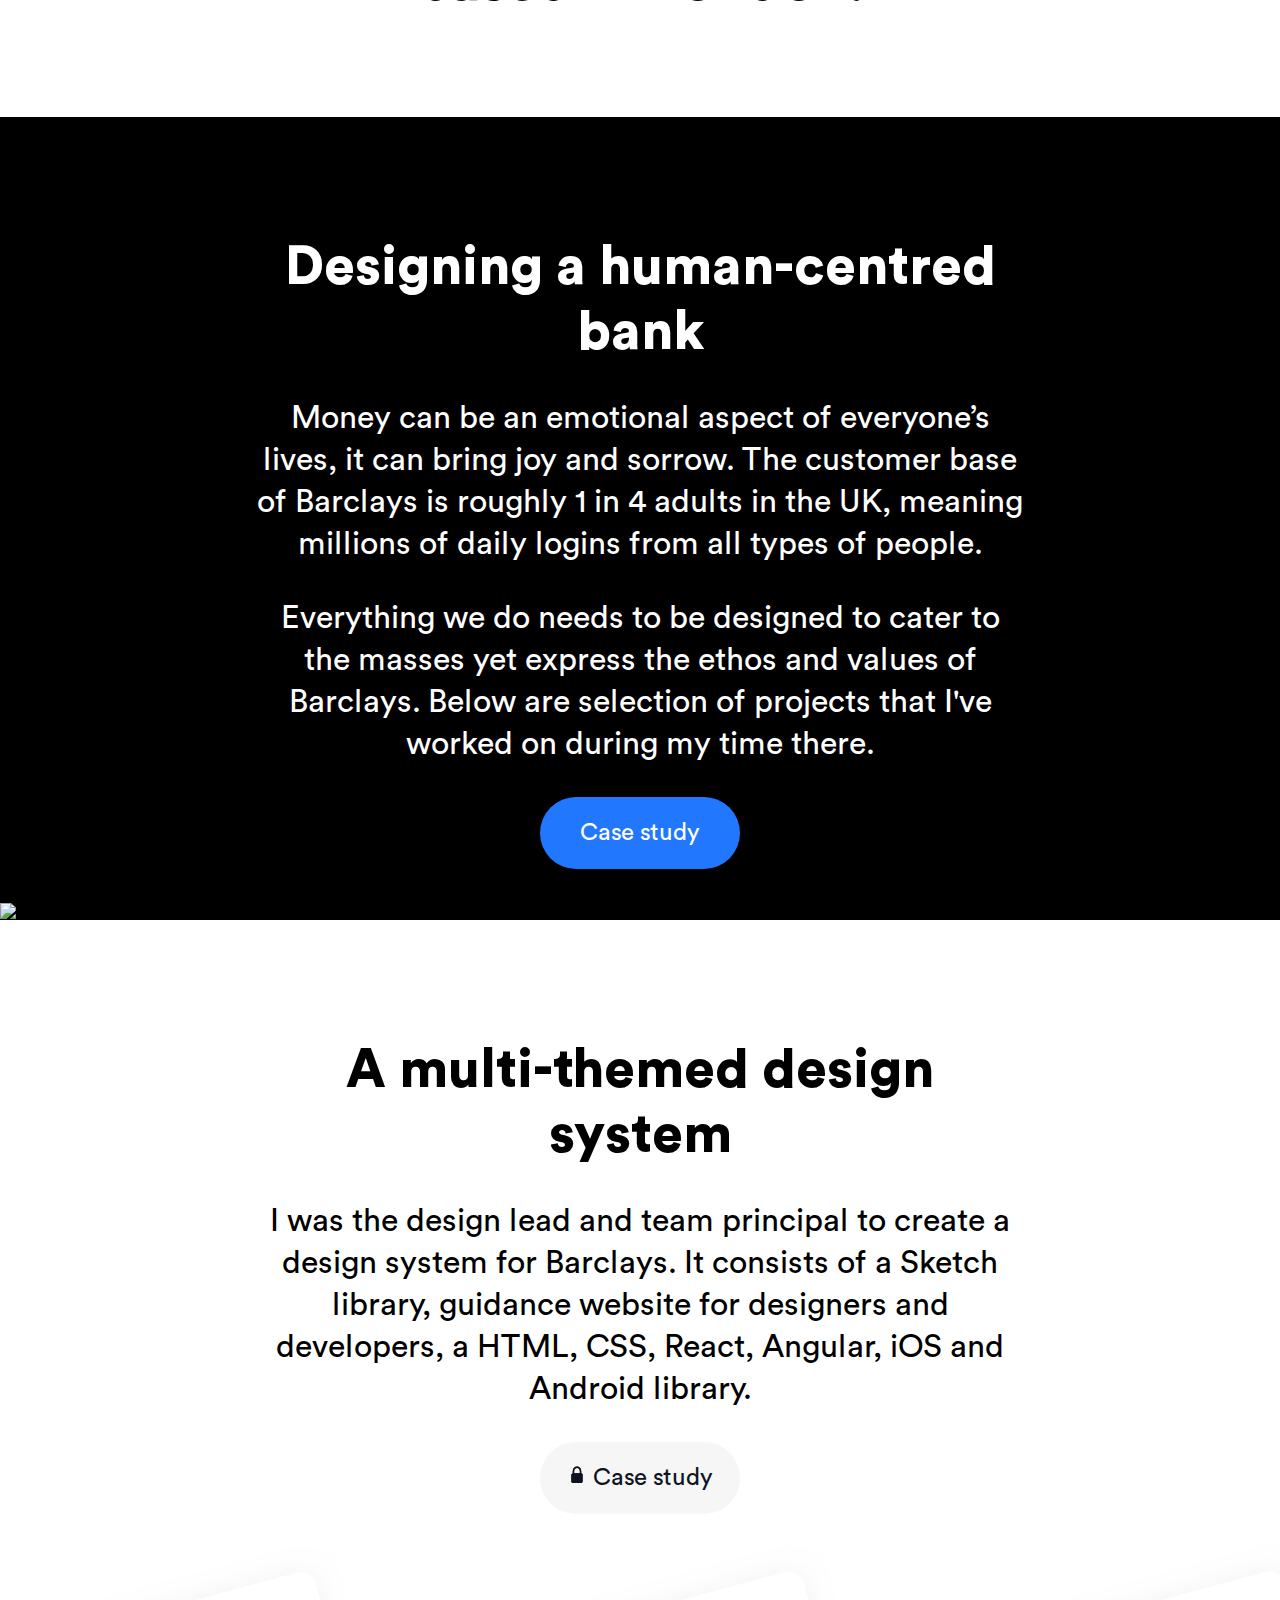
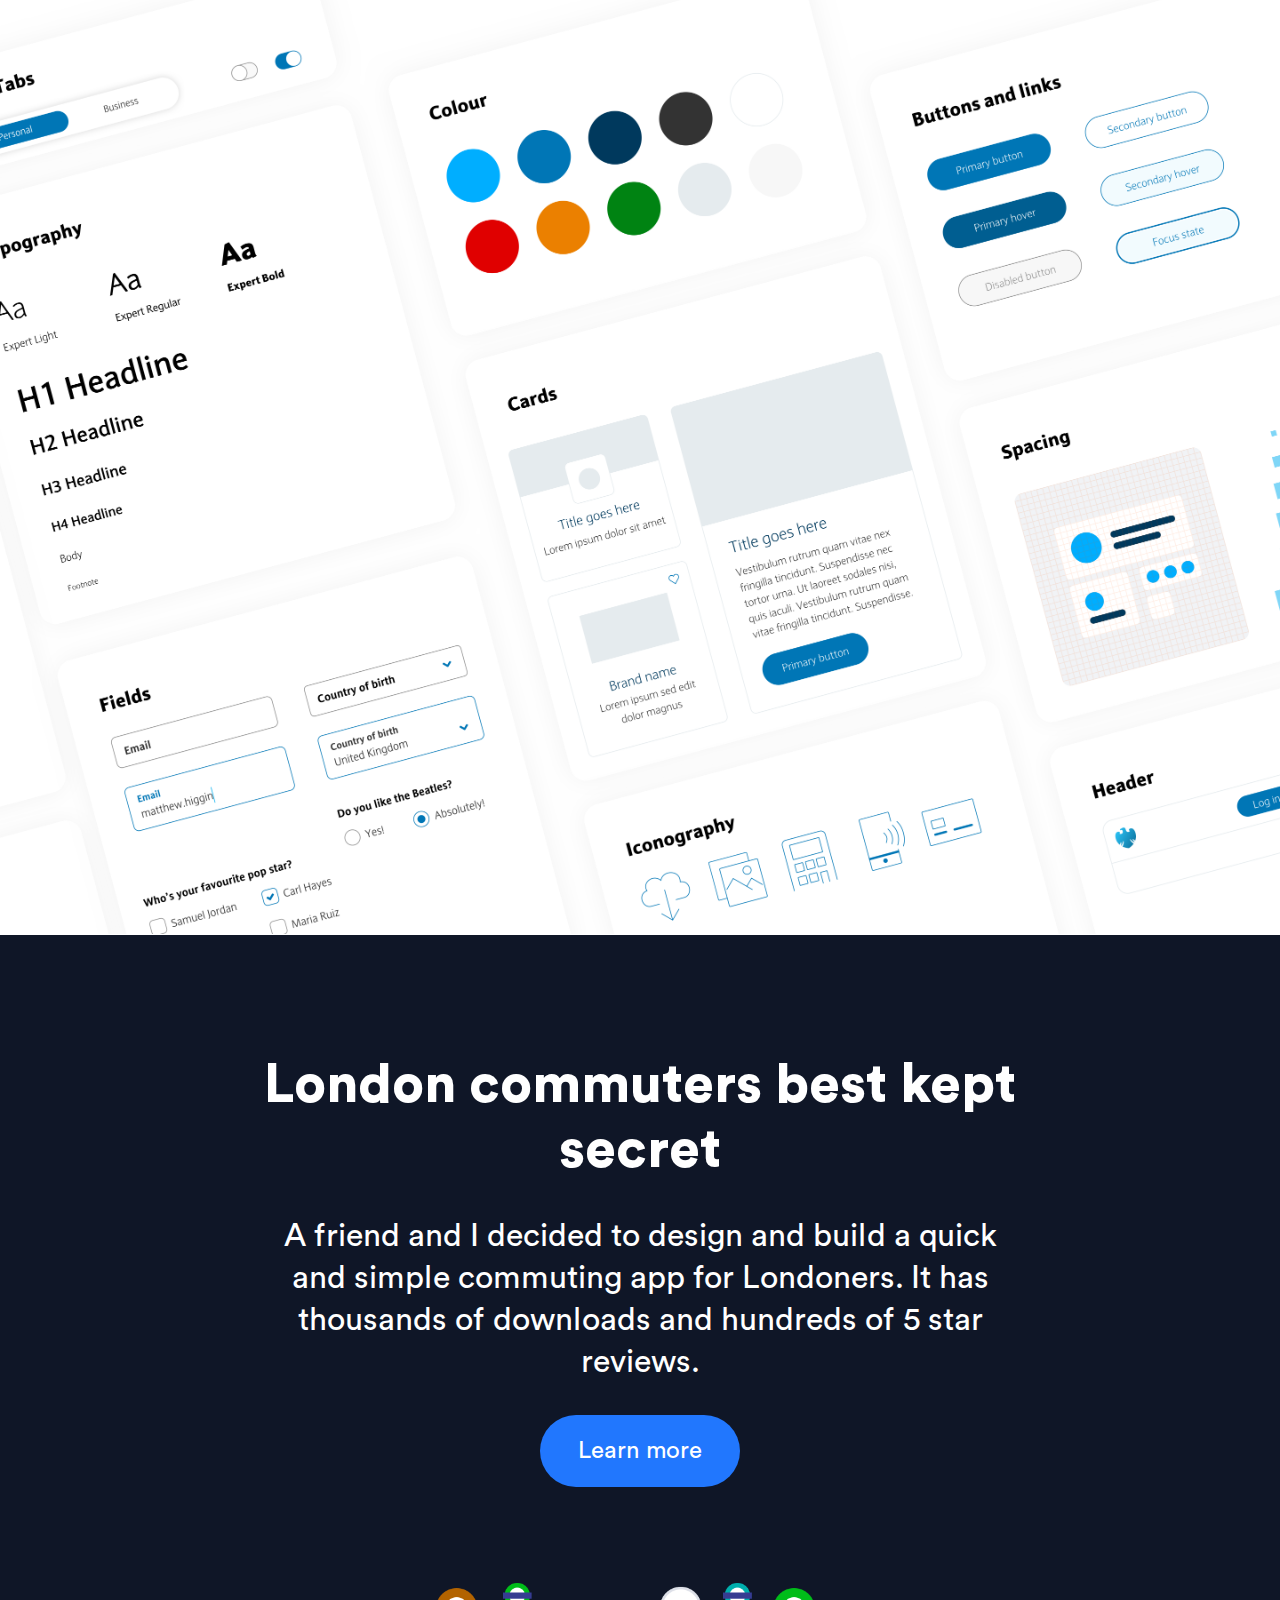
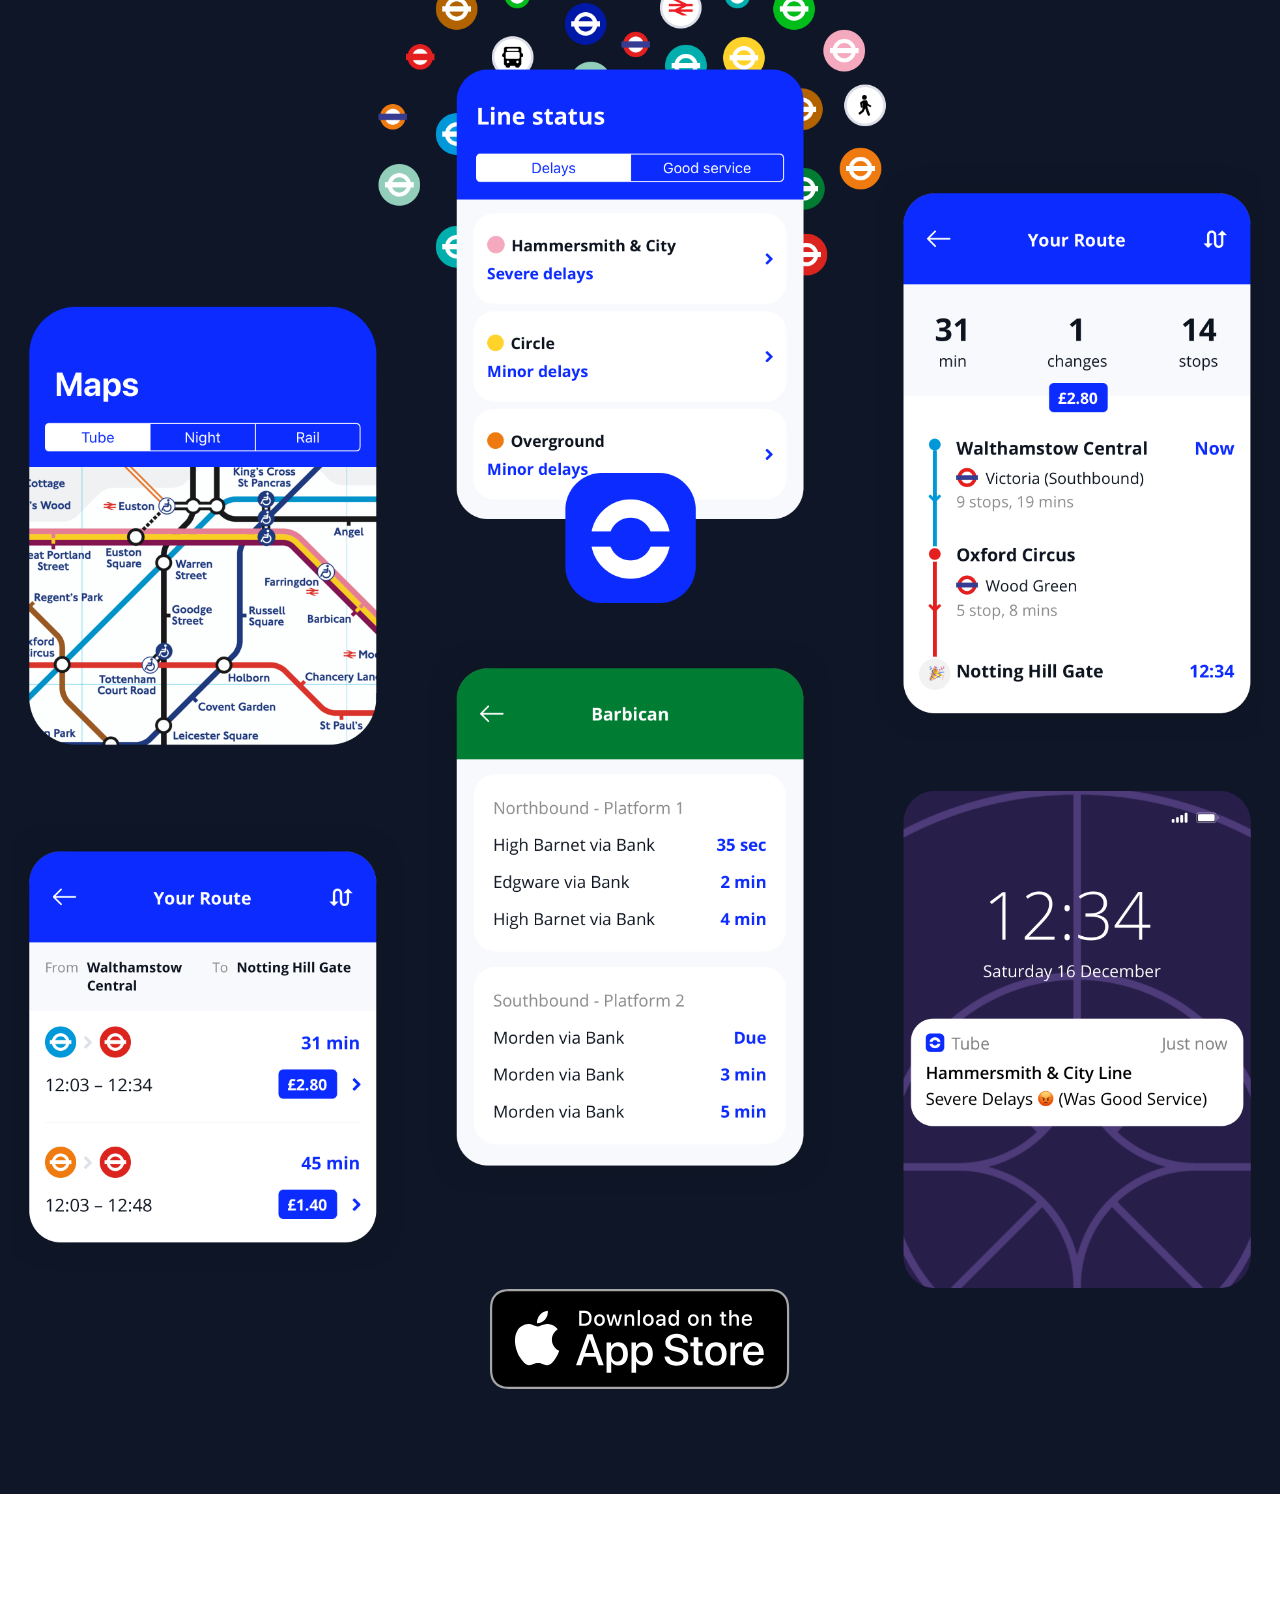
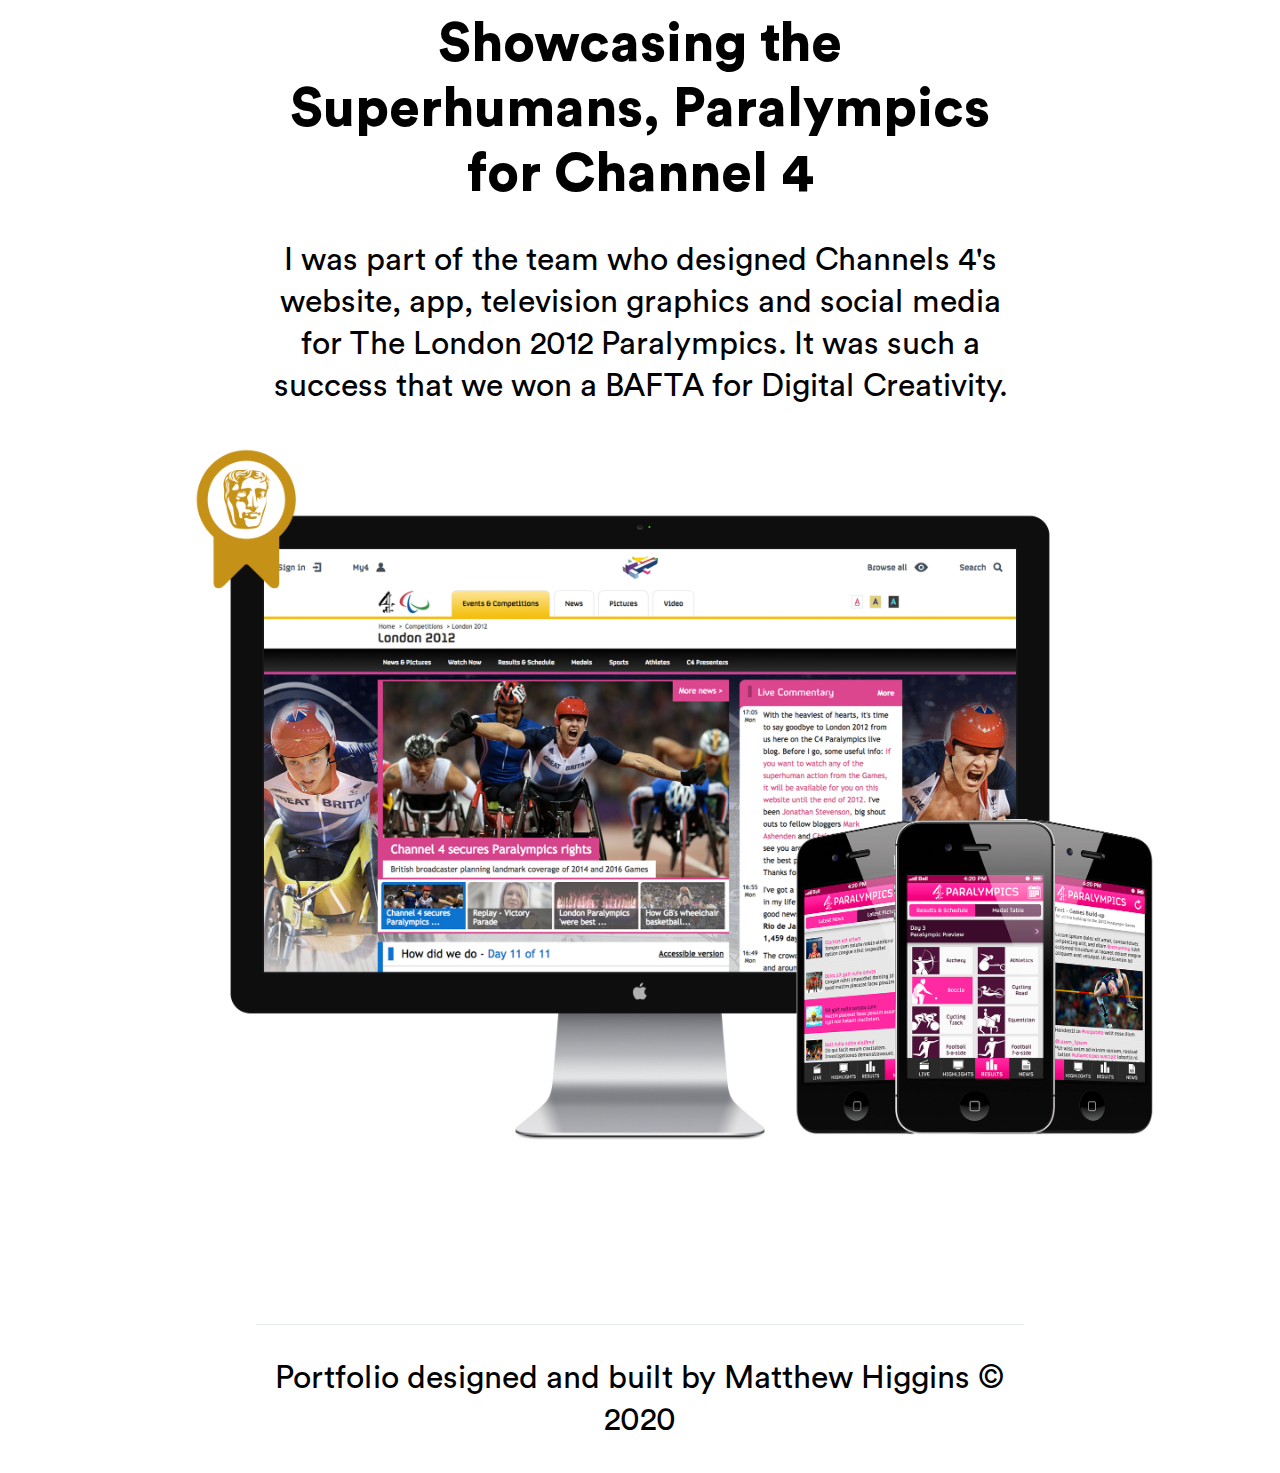
==== commit 4a96d879: "Case study" ====
--- a/index.html
+++ b/index.html
@@ -48,7 +48,7 @@
         <h3>Designing a human-centred bank</h3>
         <p>Money can be an emotional aspect of everyone’s lives, it can bring joy and sorrow. The customer base of Barclays is roughly 1 in 4 adults in the UK, meaning millions of daily logins from all types of people.</p>
         <p>Everything we do needs to be designed to cater to the masses yet express the ethos and values of Barclays. Below are selection of projects that I've worked on during my time there.</p>
-        <button onclick="location.href='index.html'"class="button-disabled-dark"type="button" href= "/index.html"><img src="images/lock.svg" alt=""> Case study </button>
+        <button onclick="location.href='receipts.html'"class="button-project"type="button" href= "/index.html">Case study</button>
       </div>
       <img src="images/barclays-hero.png" class="hero">
 
--- a/css/stylesheet.css
+++ b/css/stylesheet.css
@@ -536,7 +536,7 @@
 
   /* header styles */
   h1 {
-      font-size: 200px;
+      font-size: 160px;
     }
   h2 {
       font-size: 32px;
@@ -606,7 +606,6 @@
 
   .button {
     position: fixed;
-    top: 40px;
     right: 24px;
     height: 50px;
     font-size: 18px;
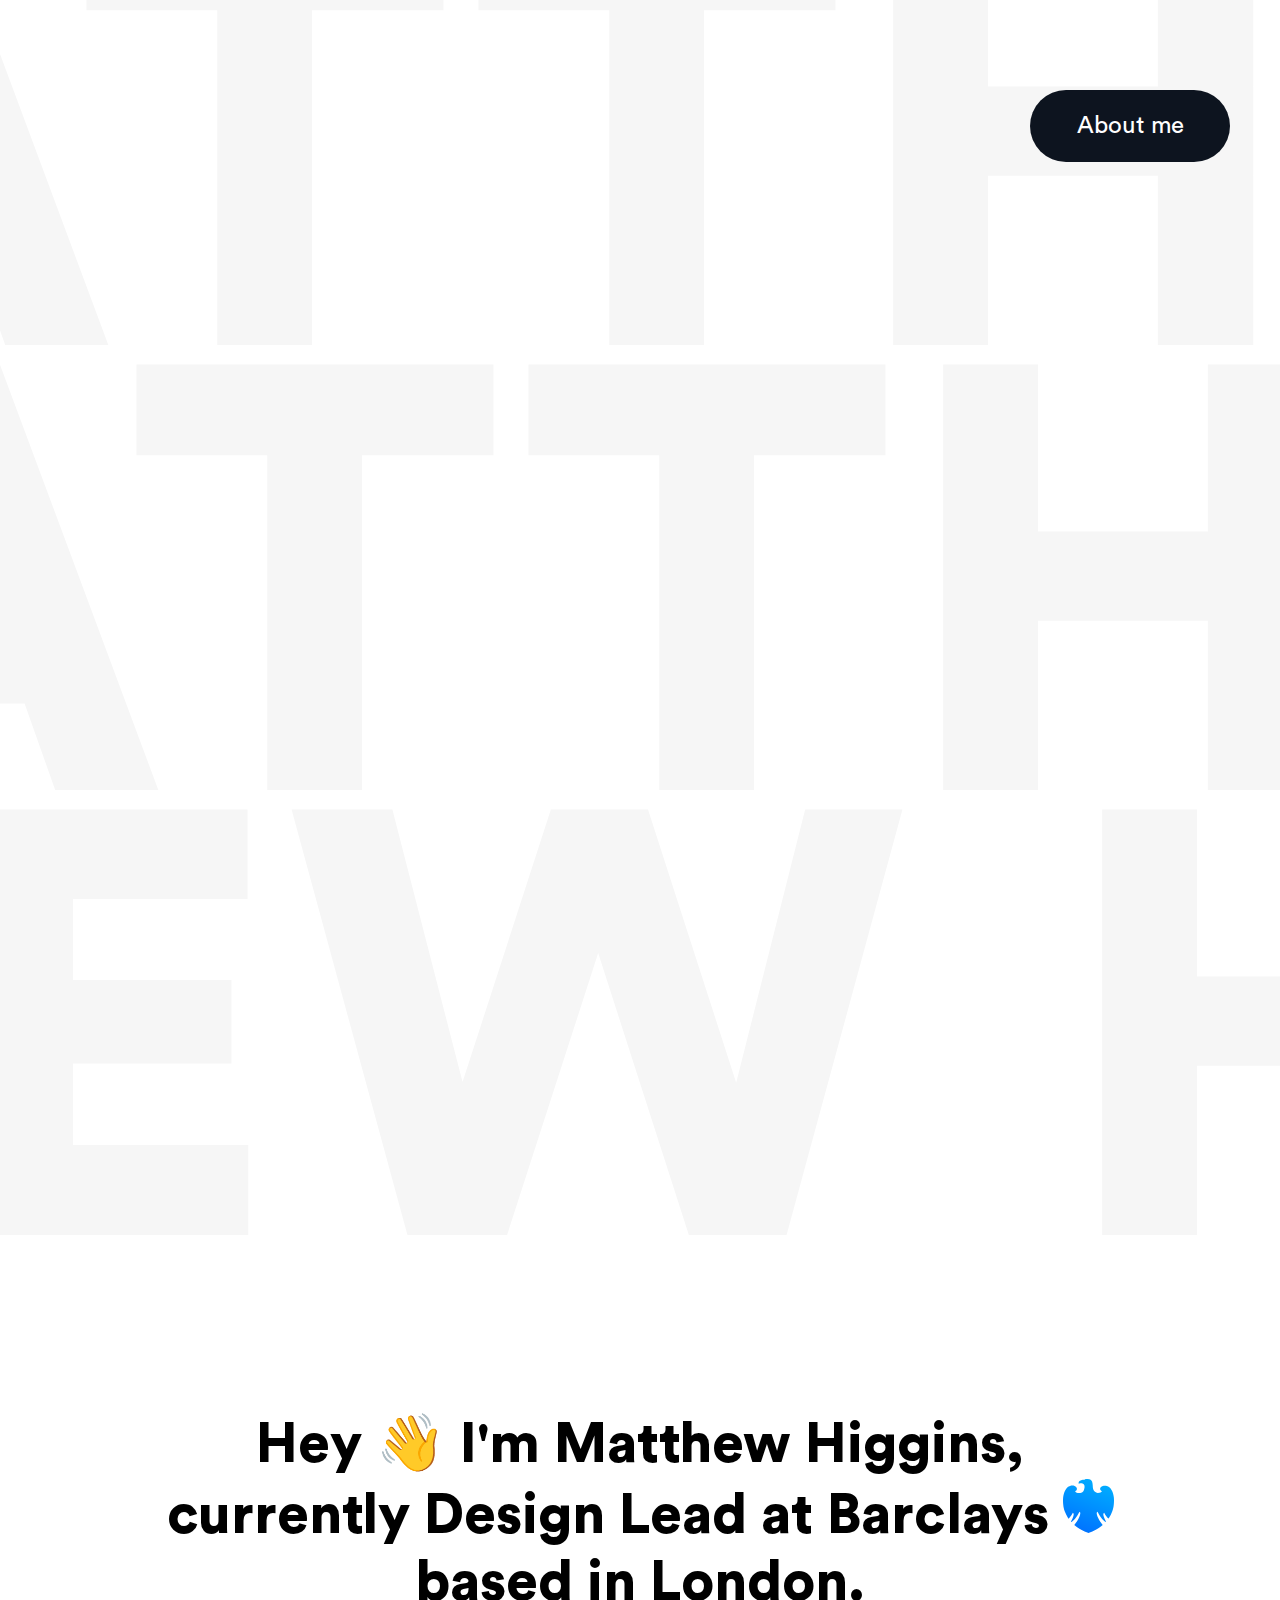
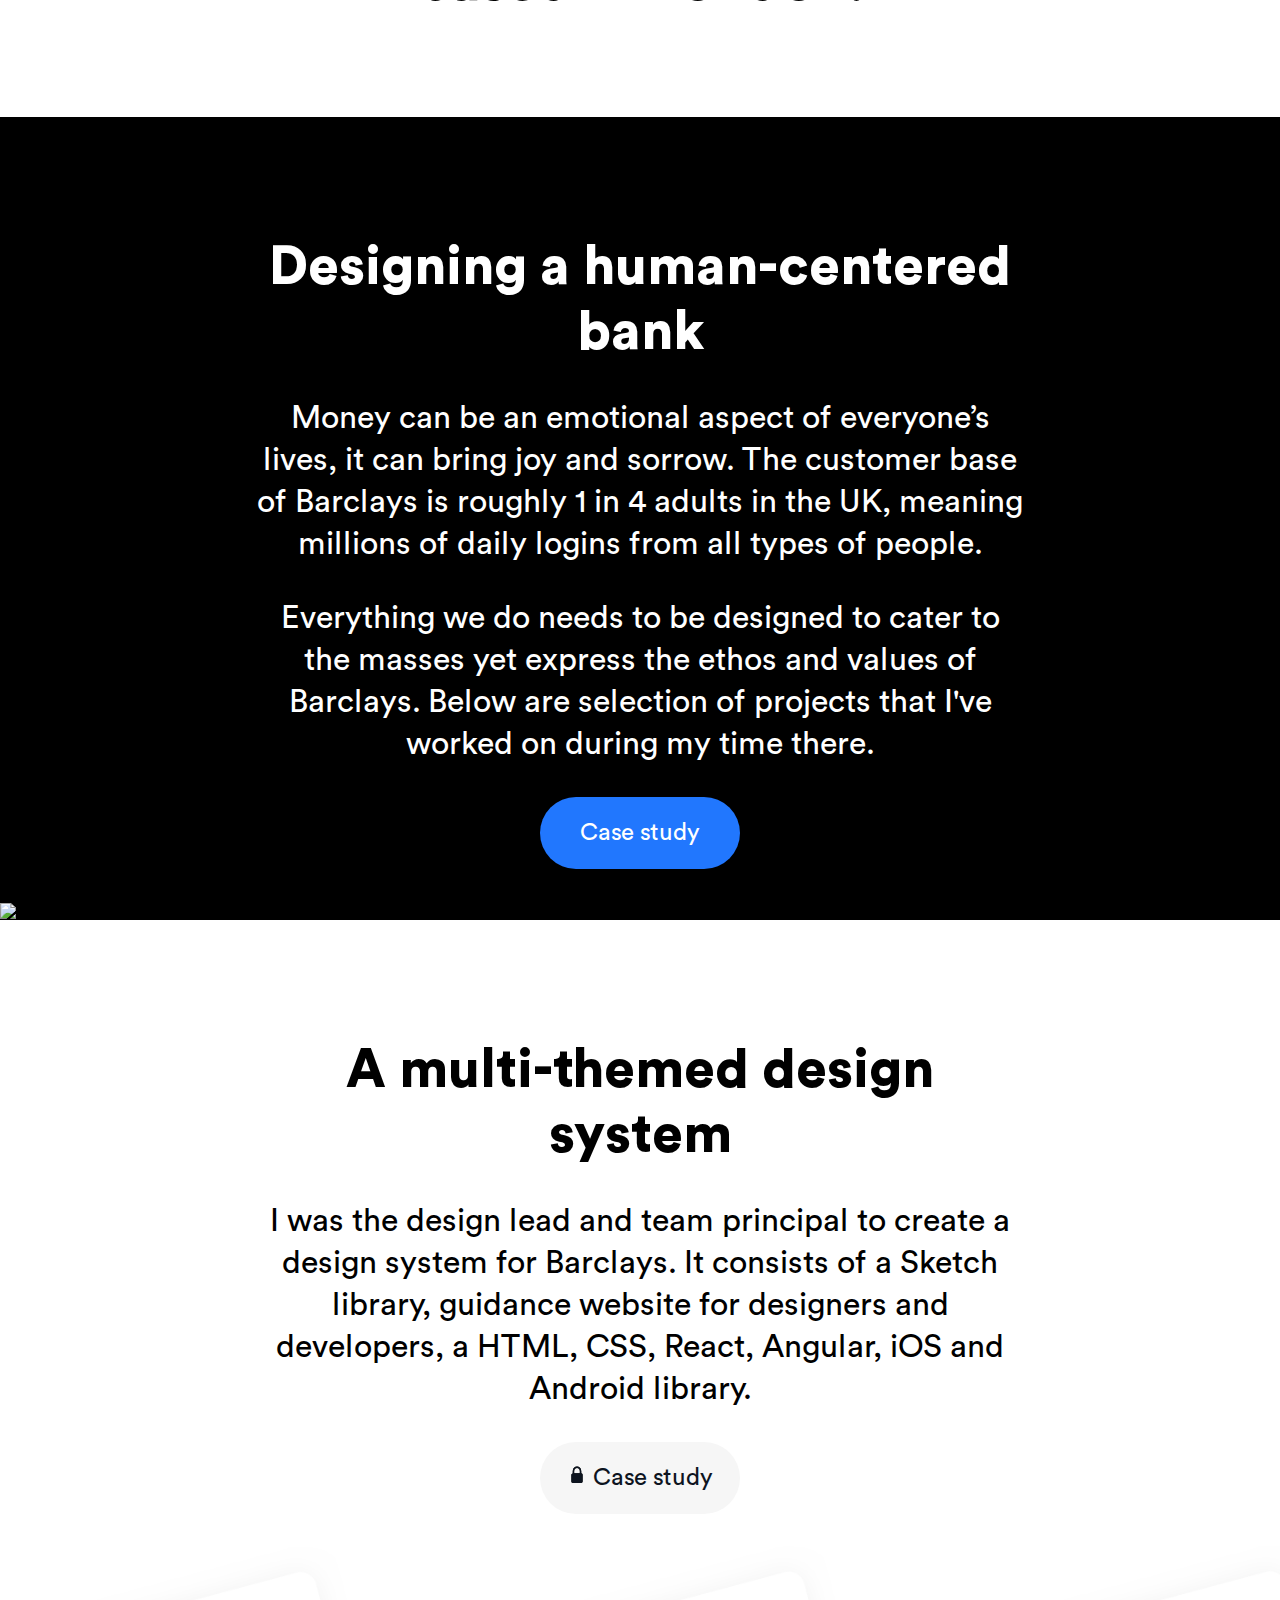
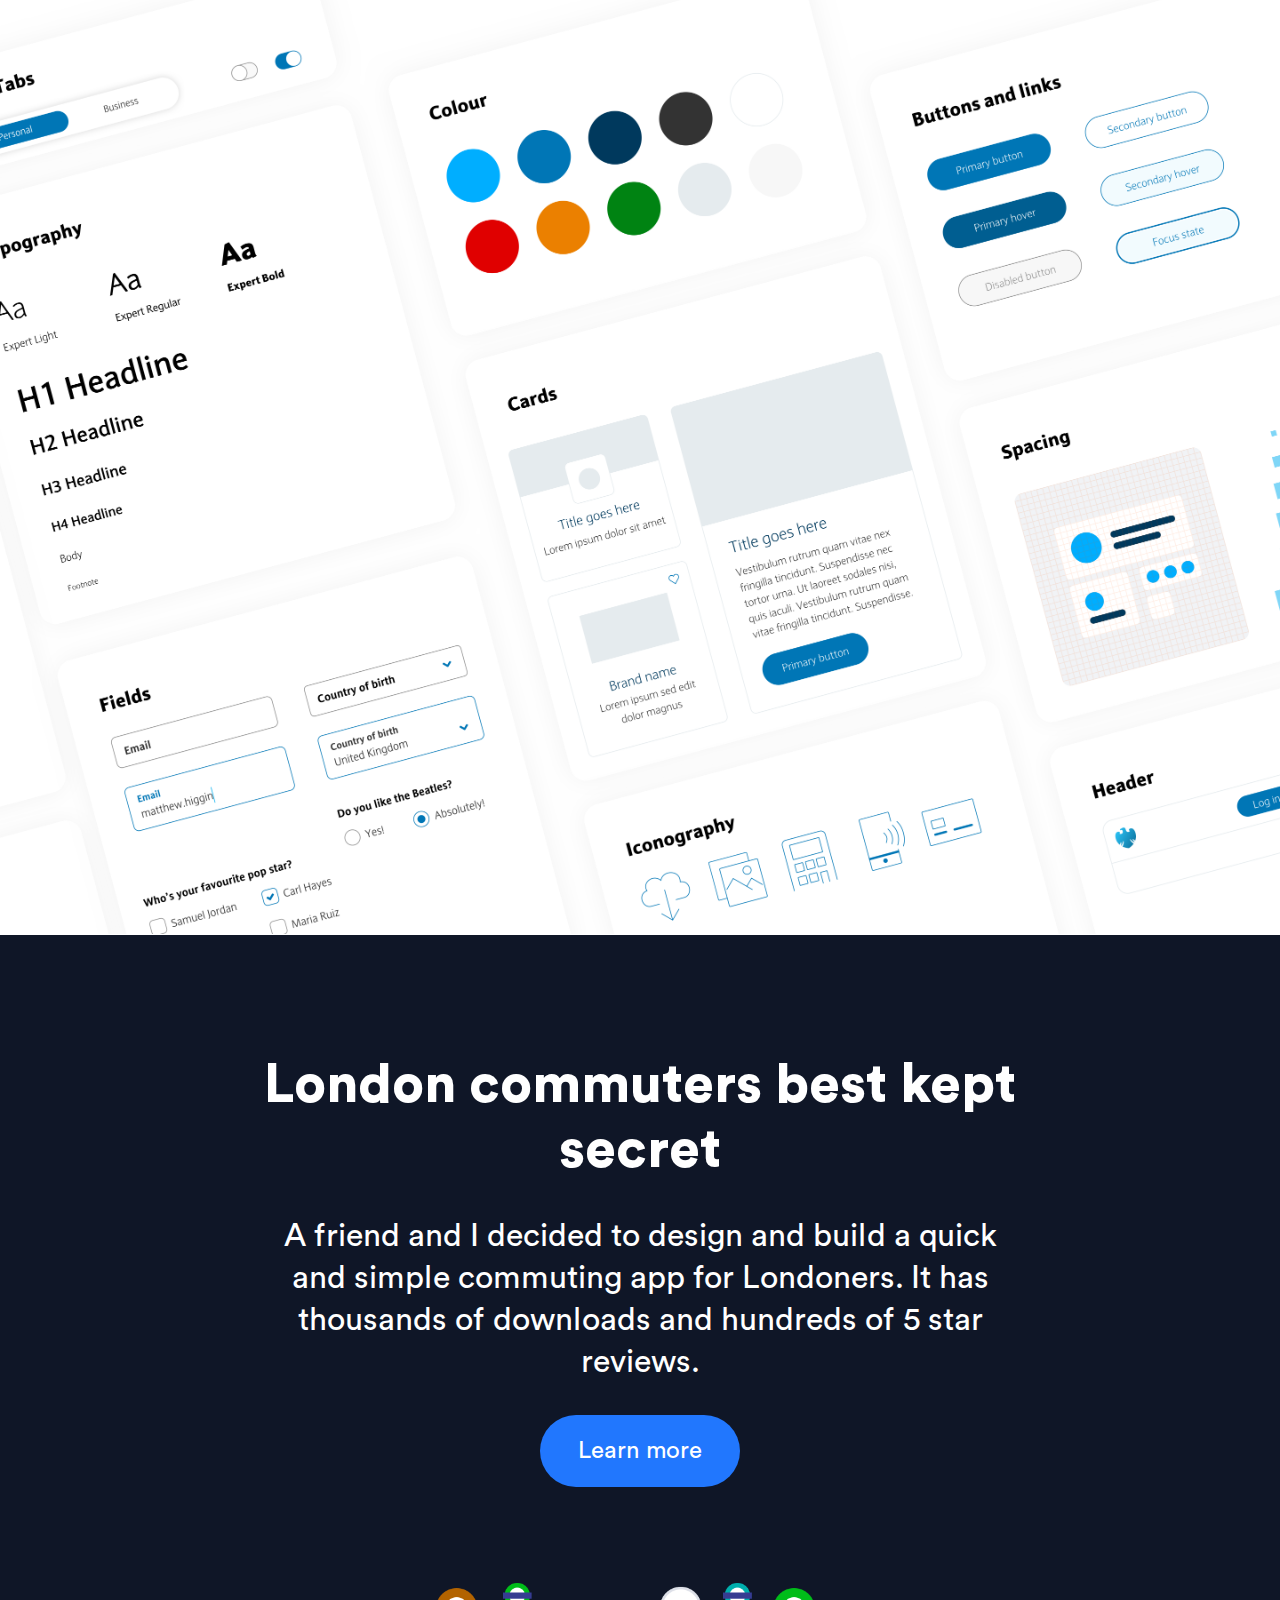
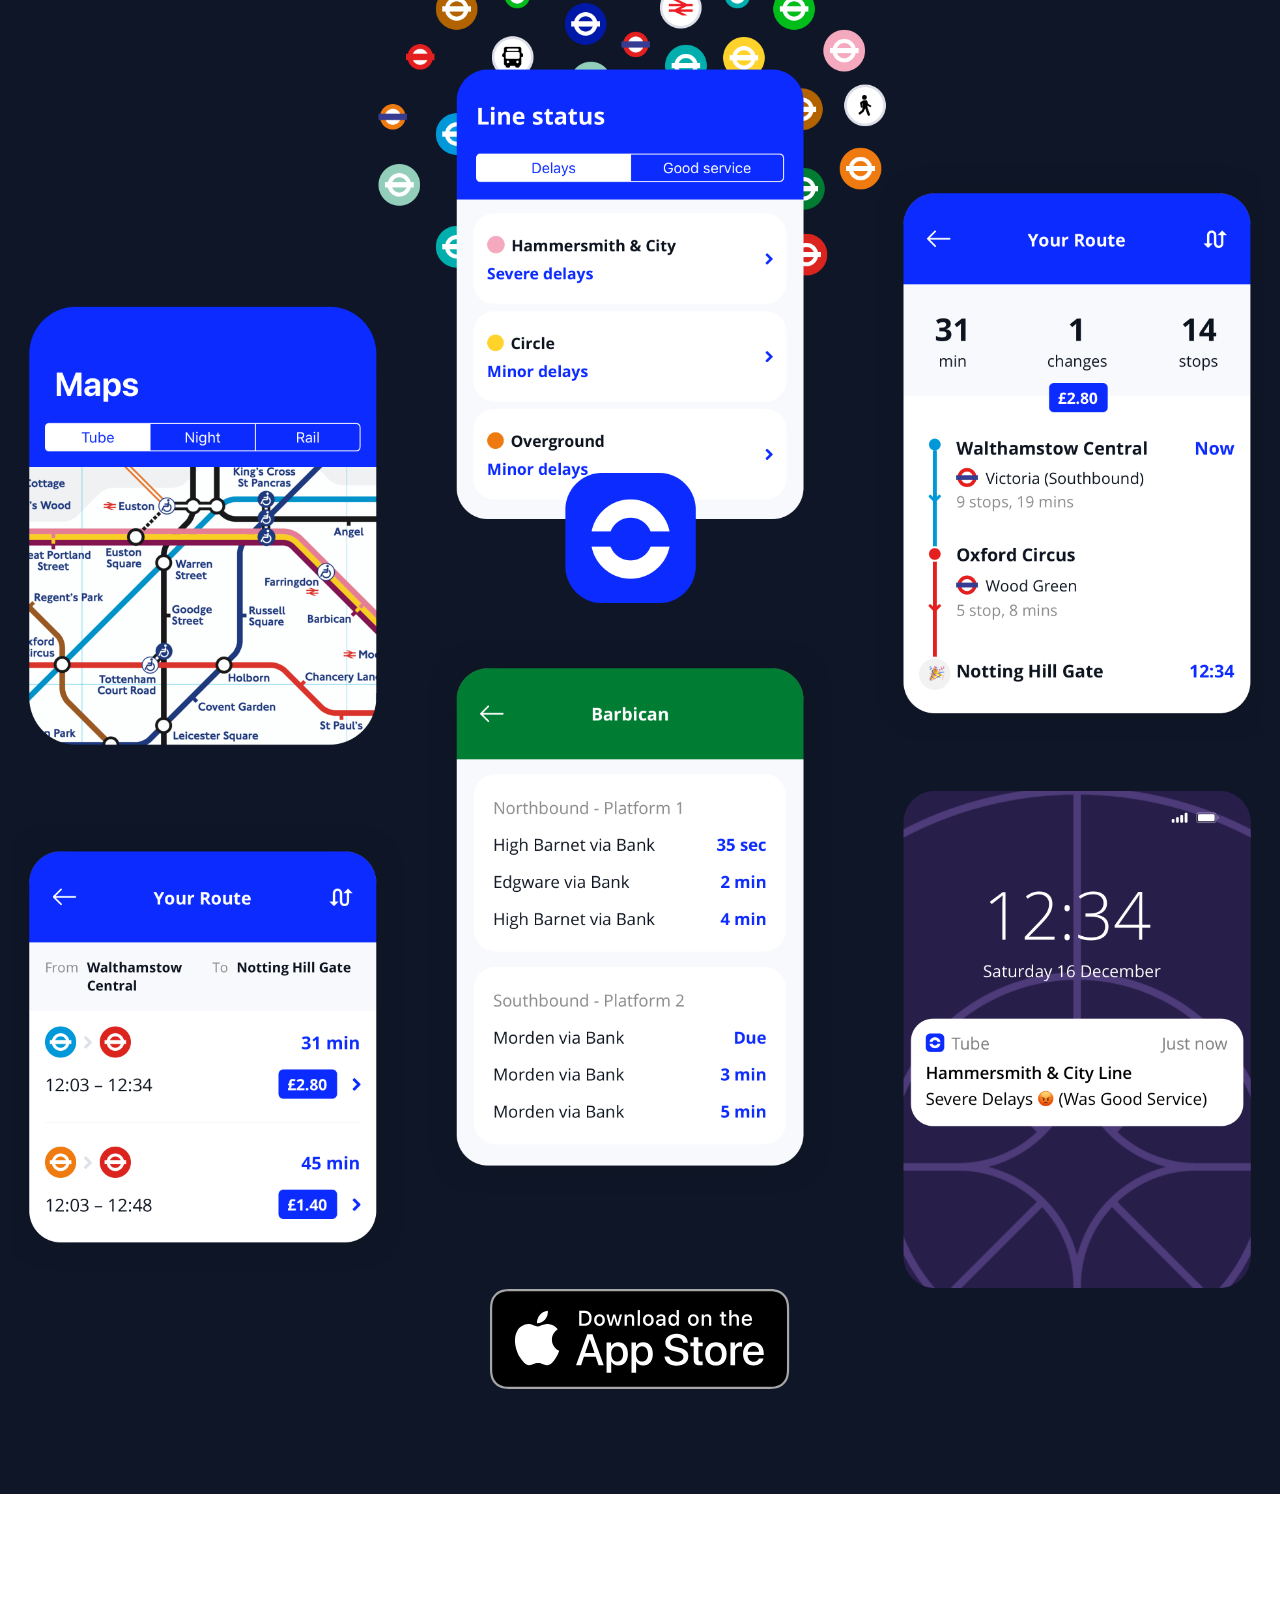
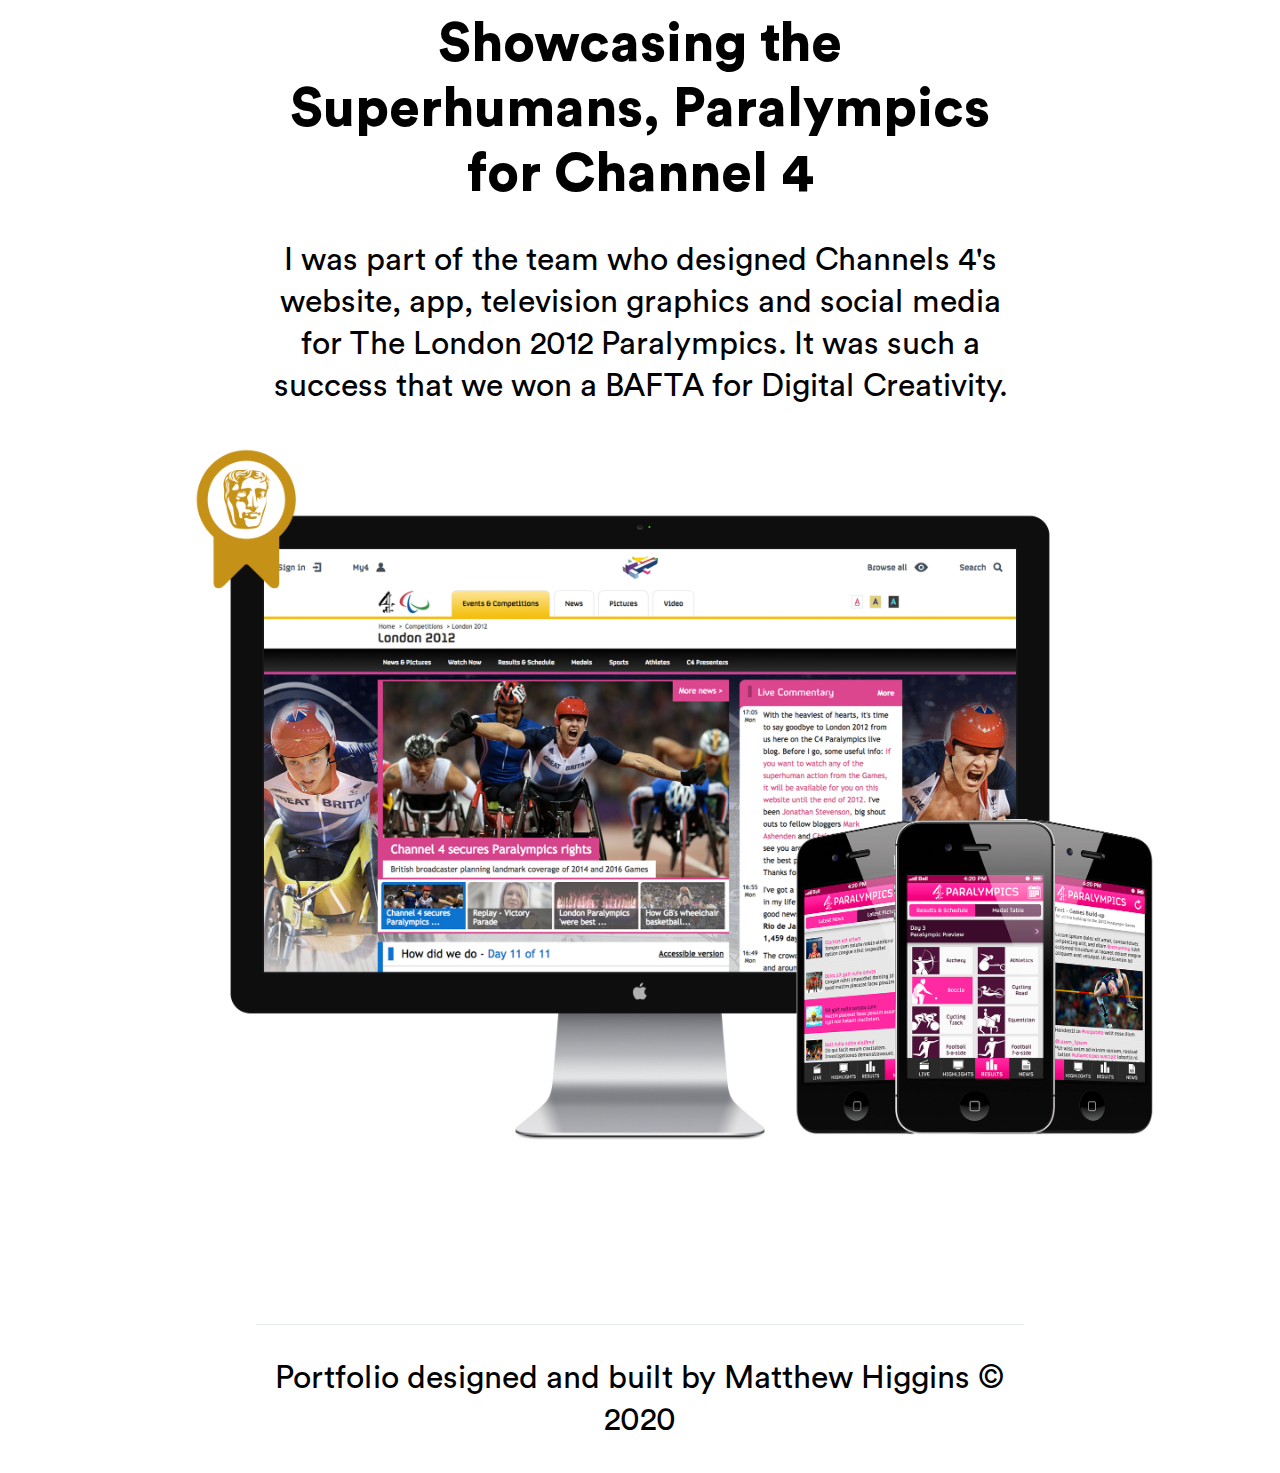
==== commit 4d3bdecb: "Homepage updates" ====
--- a/index.html
+++ b/index.html
@@ -33,8 +33,7 @@
 
 
     <div class="section-1">
-      <h2 class="align-centre">Hey 👋 I'm Matthew Higgins, currently Design Lead at Barclays <img class="eagle" src="images/barclays.svg" alt=""> based in London.
-</h2>
+      <h2 class="align-centre">Hey 👋 I'm Matthew Higgins, currently Design Lead at Barclays <img class="eagle" src="images/barclays.svg" alt=""> based in London.</h2>
 
     </div>
 
@@ -45,7 +44,7 @@
         <!-- Barclays section -->
     <div class="section-2">
       <div class="content-indented white align-centre">
-        <h3>Designing a human-centred bank</h3>
+        <h3>Designing a human-centered bank</h3>
         <p>Money can be an emotional aspect of everyone’s lives, it can bring joy and sorrow. The customer base of Barclays is roughly 1 in 4 adults in the UK, meaning millions of daily logins from all types of people.</p>
         <p>Everything we do needs to be designed to cater to the masses yet express the ethos and values of Barclays. Below are selection of projects that I've worked on during my time there.</p>
         <button onclick="location.href='receipts.html'"class="button-project"type="button" href= "/index.html">Case study</button>
--- a/css/stylesheet.css
+++ b/css/stylesheet.css
@@ -117,6 +117,11 @@
   line-height: 48px;
 }
 
+p.a {
+  font-style: normal;
+}
+
+
 .large-text {
   font-size: 120px;
 }
@@ -219,6 +224,12 @@
 .pdf-link {
   display: inline-block;
   padding-right: 10px;
+  font-family: 'CircularStd-Book';
+  font-size: 32px;
+  line-height: 42px;
+  font-weight: lighter;
+  color: #2177FE;
+  text-decoration: none;
 }
 
 /* both texts for intro */
@@ -288,7 +299,7 @@
 /* styling for portfolio button */
 .button {
   position: fixed;
-  top: 100px;
+  top: 90px;
   right: 50px;
   z-index: 1;
   height: 72px;
@@ -539,7 +550,7 @@
       font-size: 160px;
     }
   h2 {
-      font-size: 32px;
+      font-size: 24px;
     }
   h3 {
       font-size: 32px;
@@ -610,6 +621,7 @@
     height: 50px;
     font-size: 18px;
     width: 120px;
+    top: 36px
   }
 
   .button-back {
@@ -667,8 +679,12 @@
    margin-bottom: -4px;
  }
 
-
  .badge {
   background-image: url(/images/badge.svg);
   width: 32px;
 }
+
+.pdf-link {
+  font-size: 24px;
+
+}
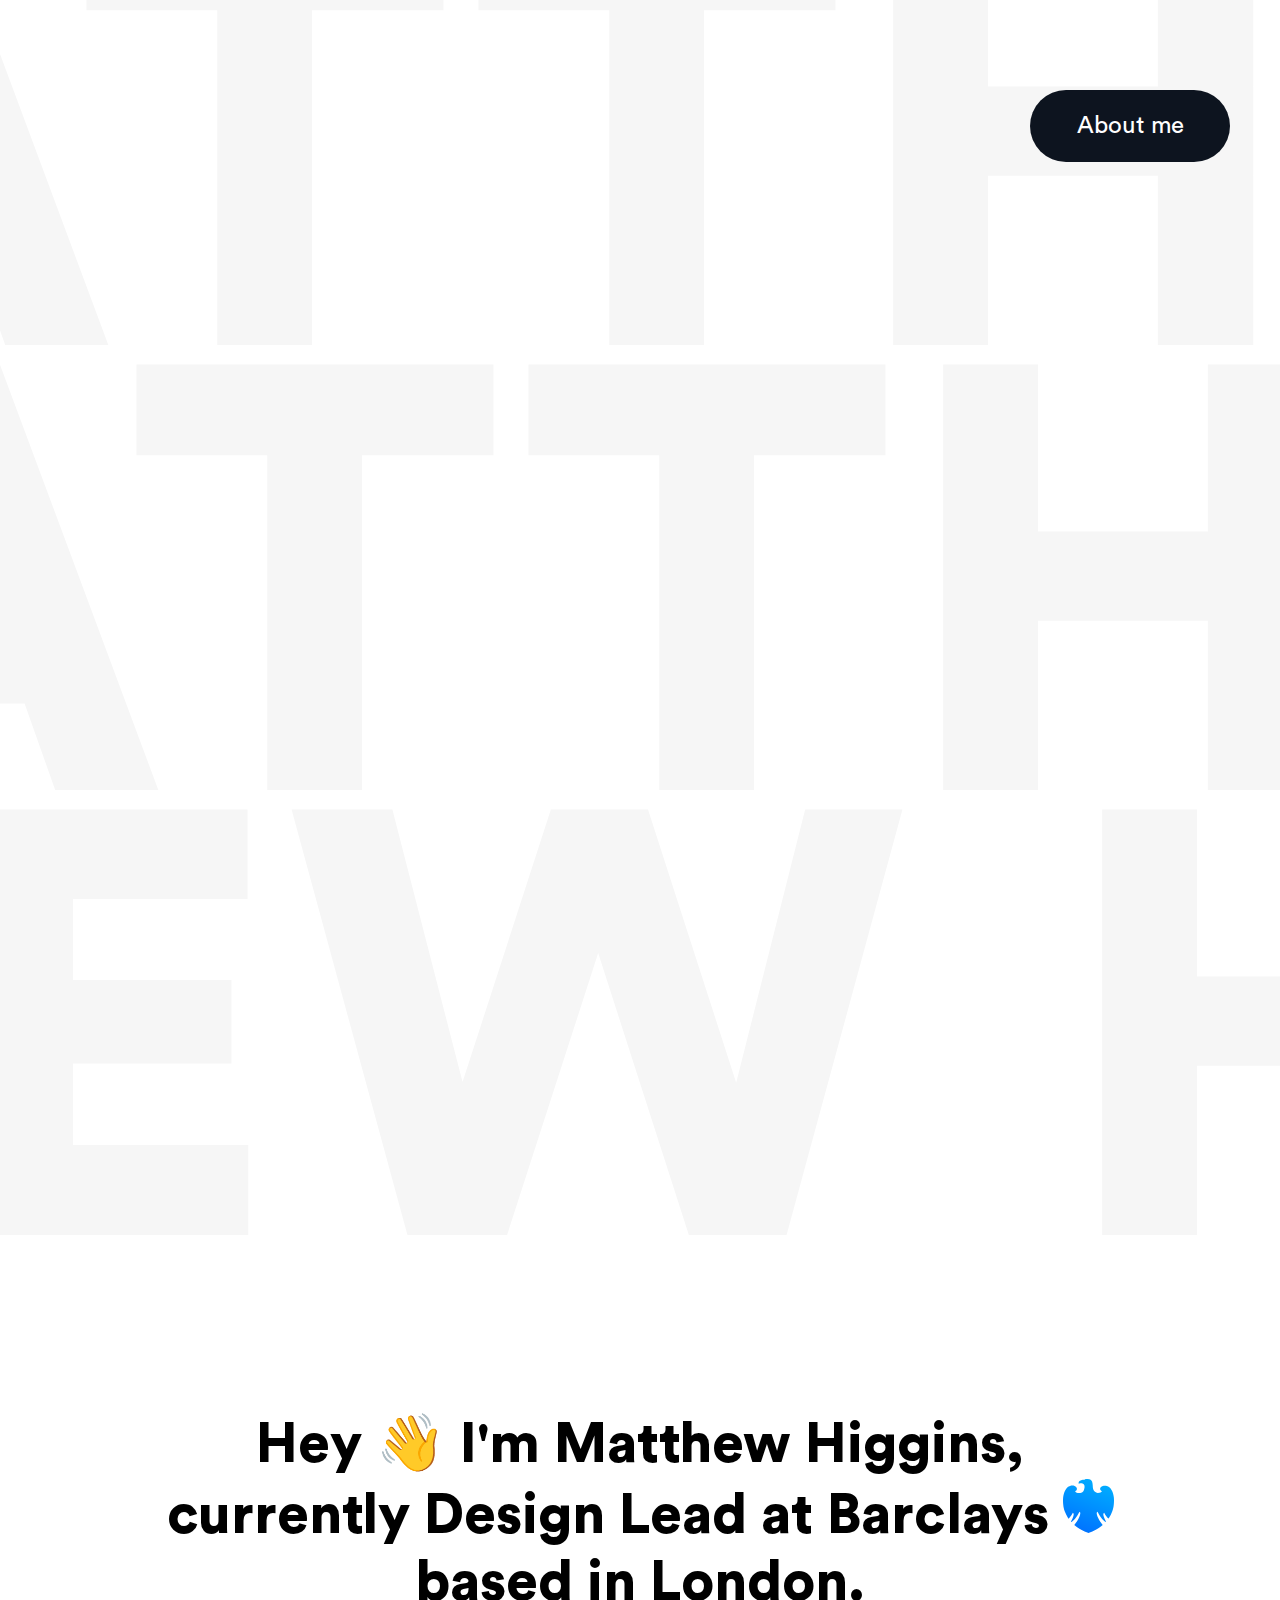
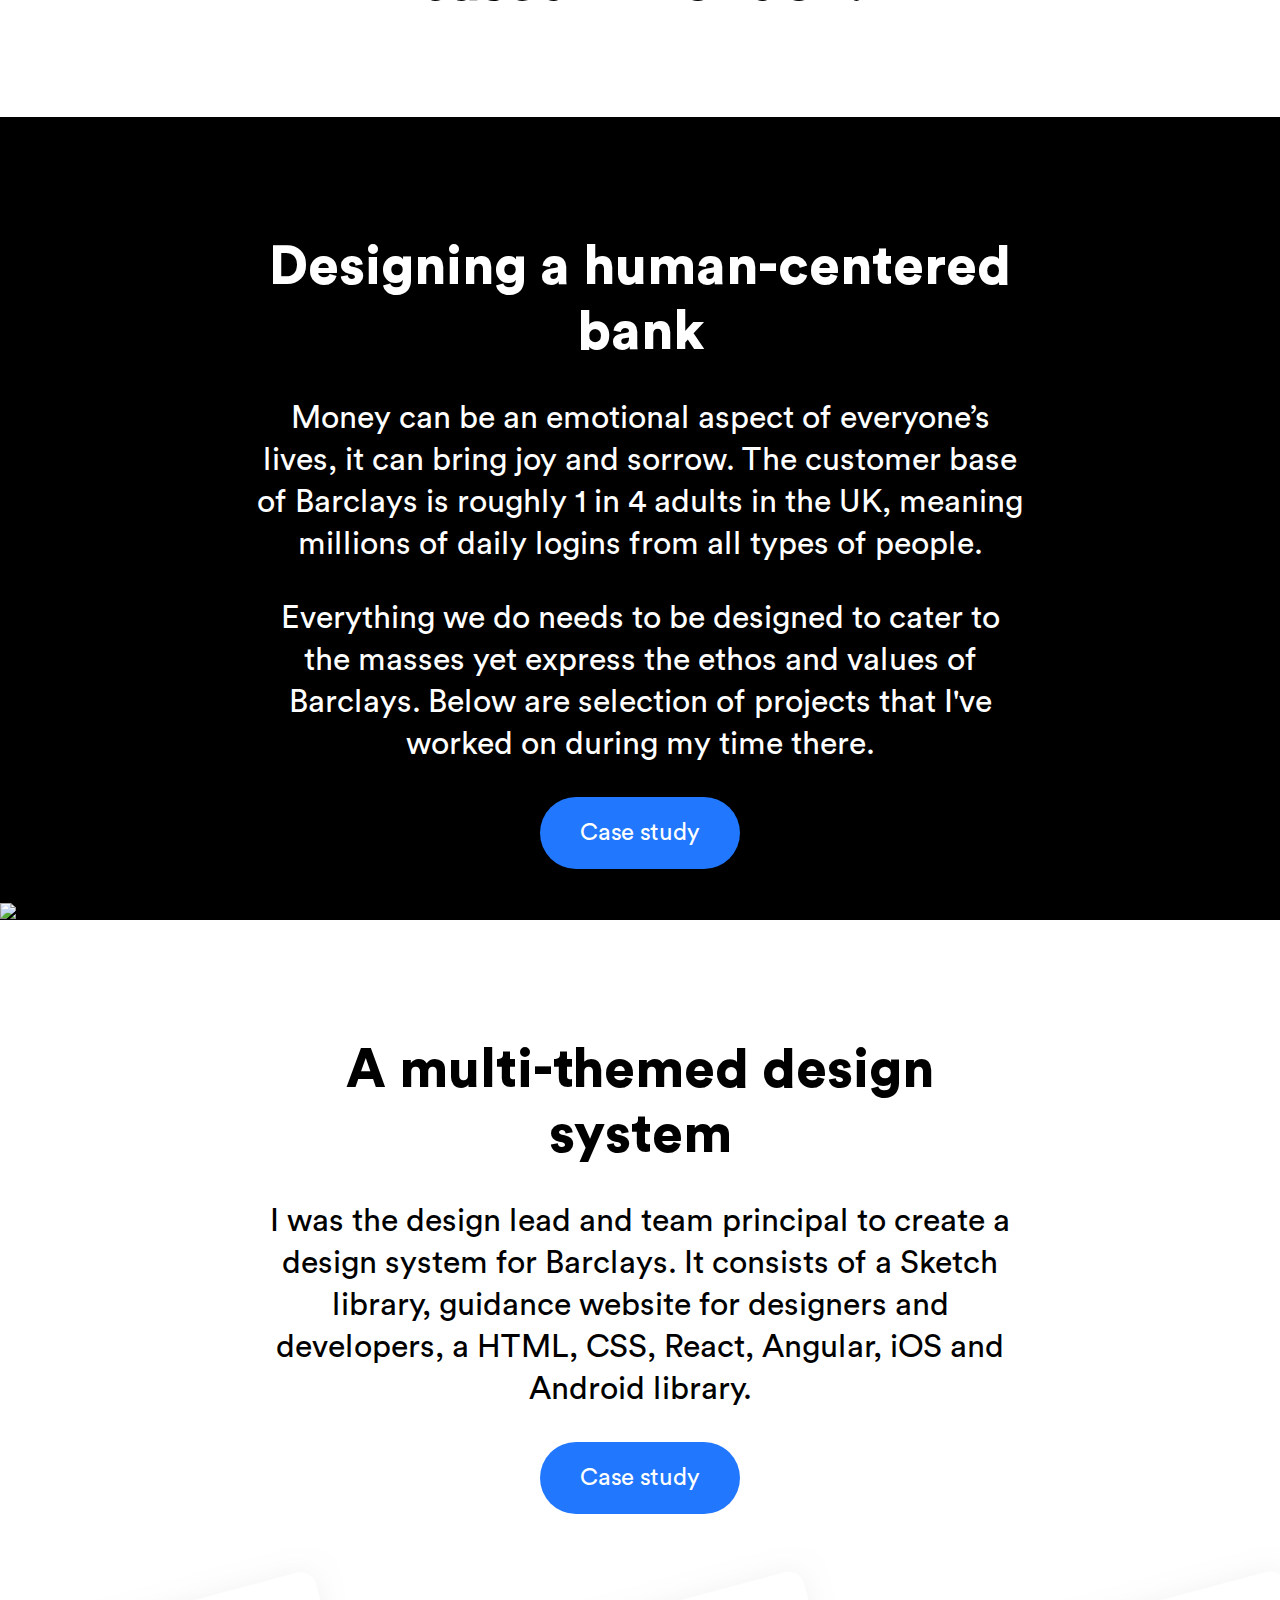
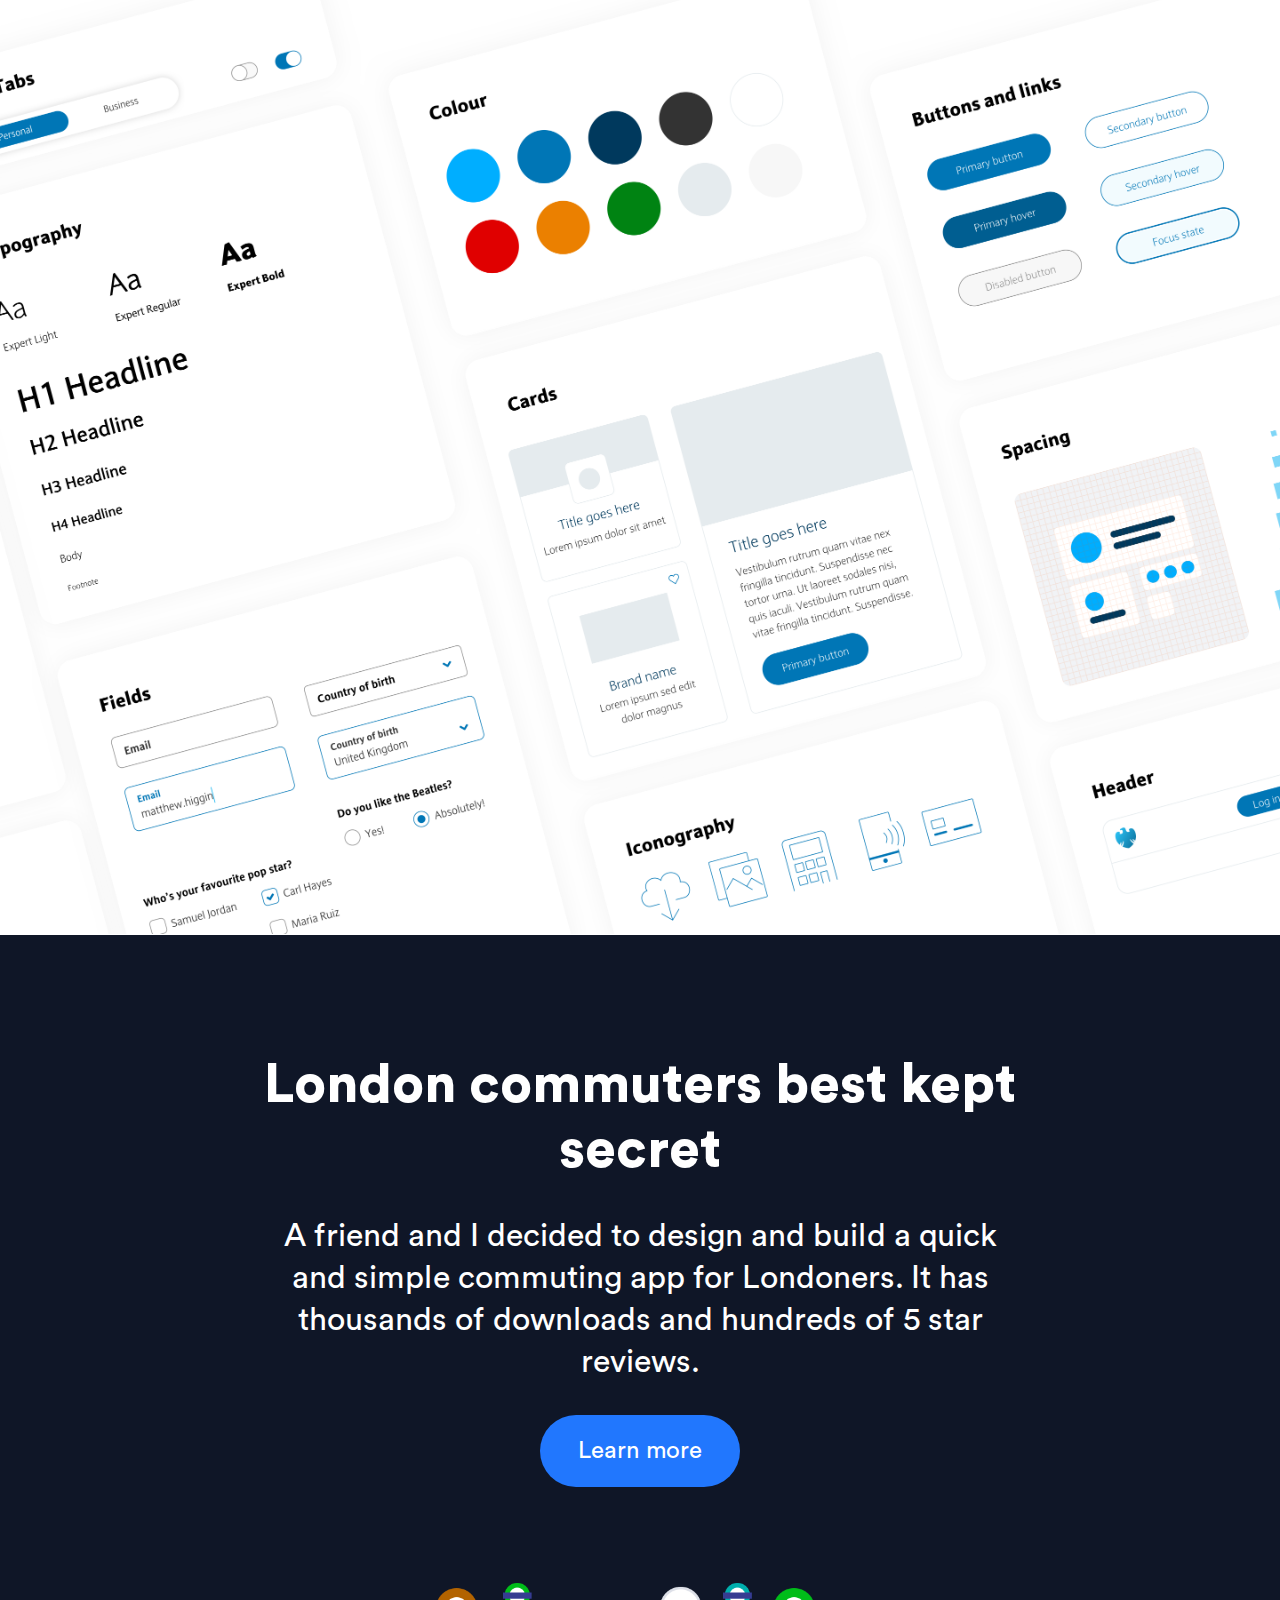
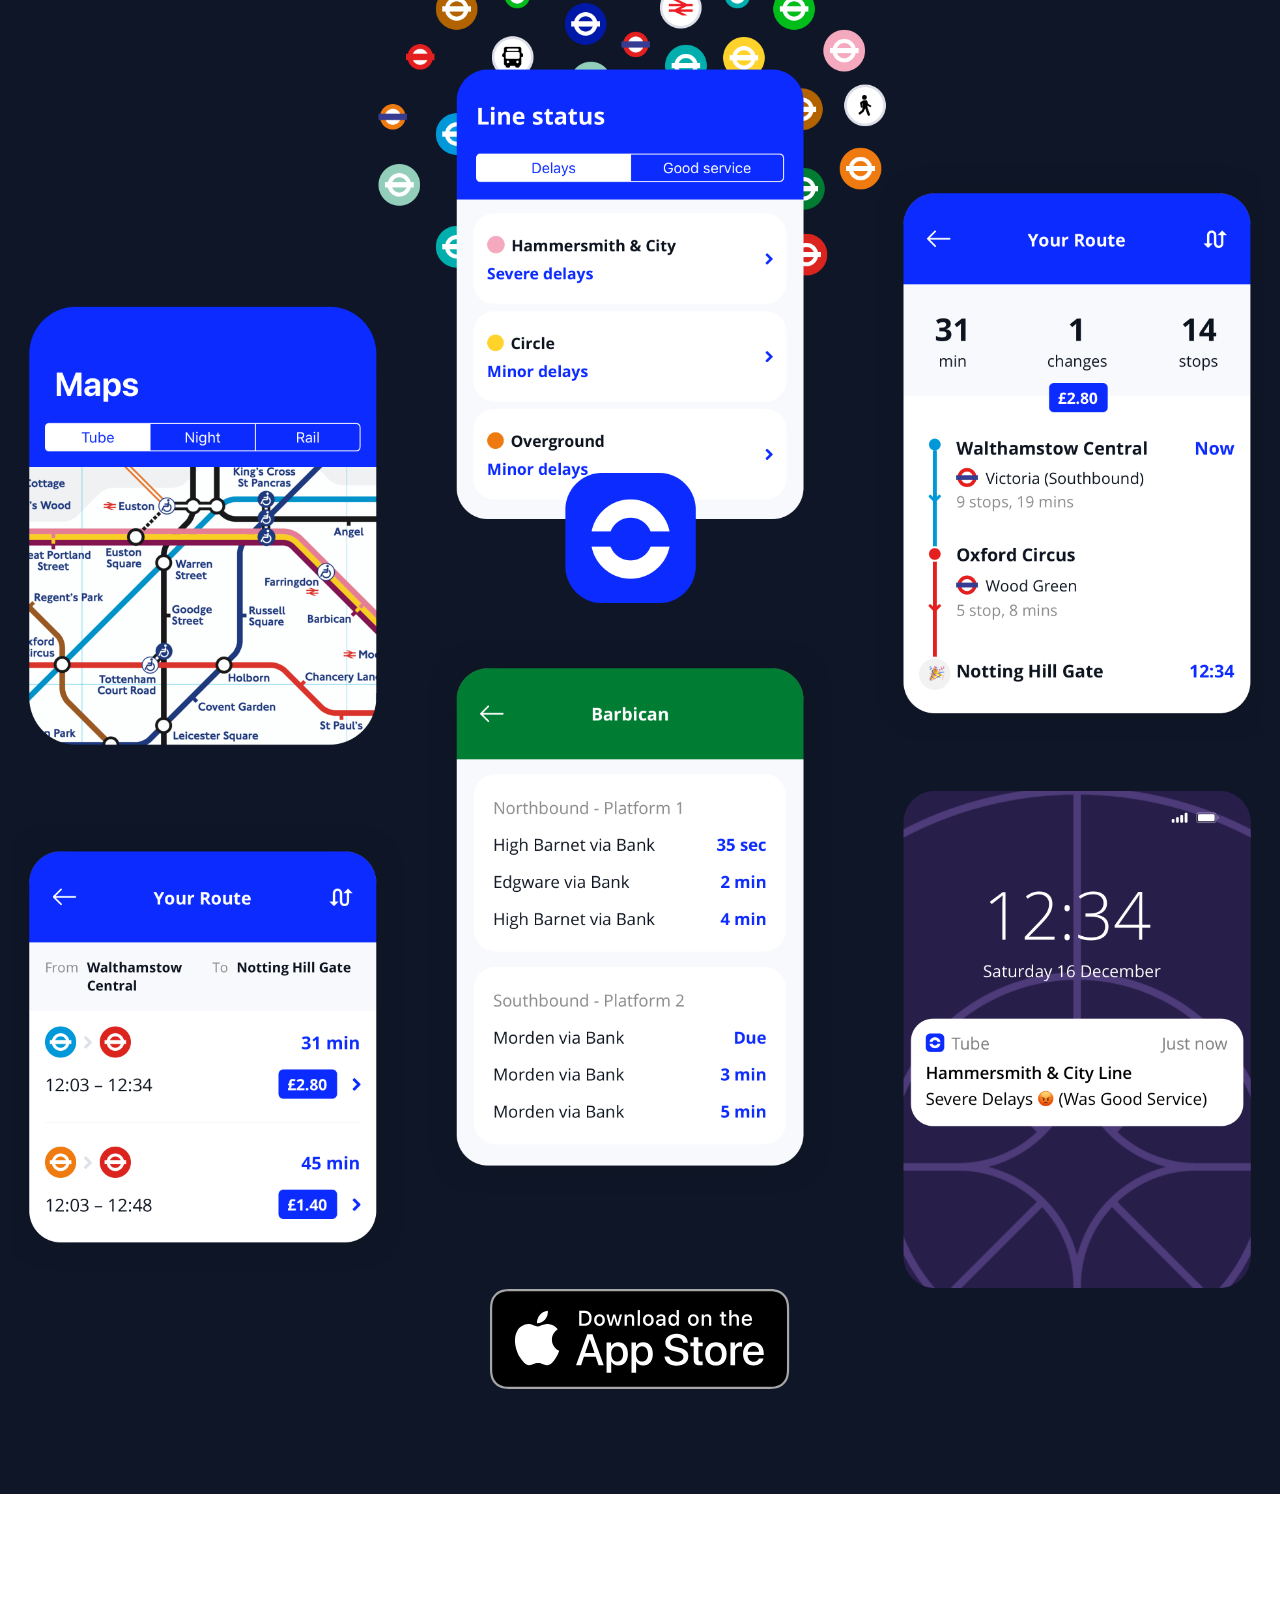
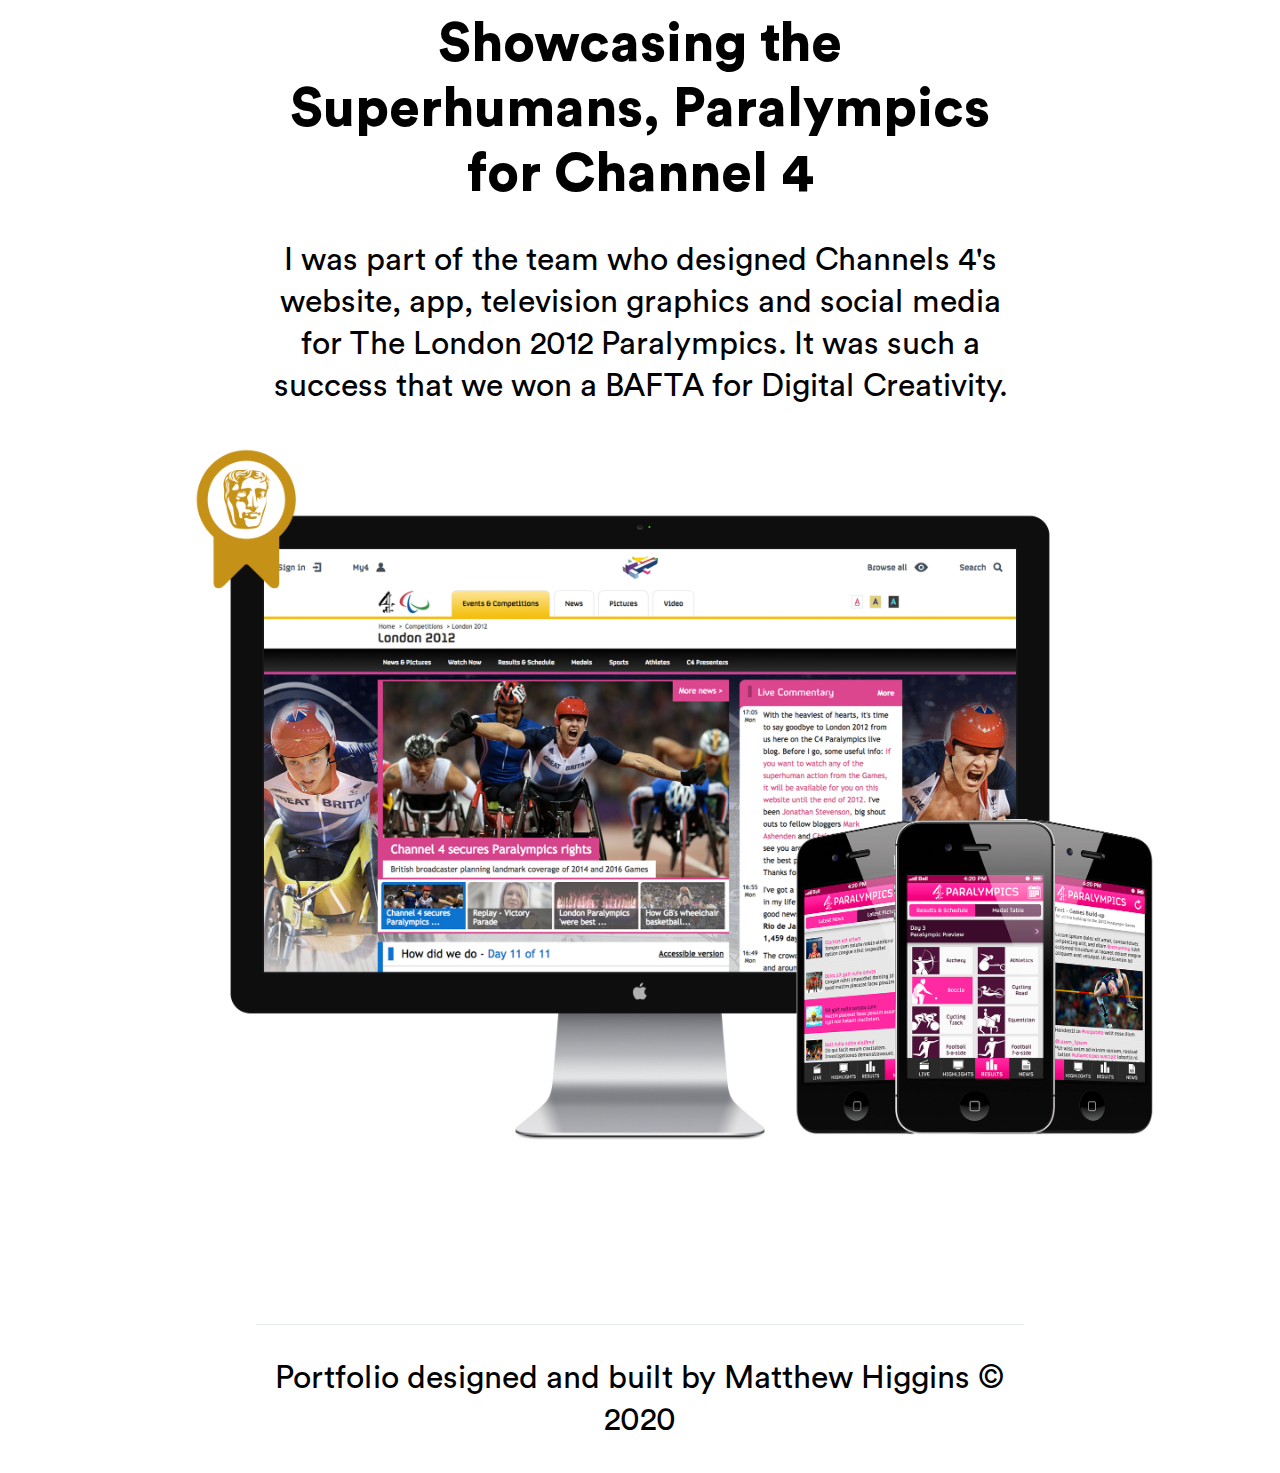
==== commit b6b4af1d: "Added case study" ====
--- a/index.html
+++ b/index.html
@@ -59,7 +59,7 @@
     <div class="content-indented align-centre">
       <h3>A multi-themed design system</h3>
       <p>I was the design lead and team principal to create a design system for Barclays. It consists of a Sketch library, guidance website for designers and developers, a HTML, CSS, React, Angular, iOS and Android library.</p>
-      <button onclick="location.href='index.html'"class="button-disabled-light"type="button" href= "/index.html"><img src="images/lock-dark.svg" alt=""> Case study </button>
+      <button onclick="location.href='system.html'"class="button-project"type="button" href= "/index.html">Case study</button>
     </div>
     <img src="images/design-language.png" class="hero">
 
@@ -69,14 +69,14 @@
   <div class="content-indented white align-centre">
     <h3>London commuters best kept secret</h3>
     <p>A friend and I decided to design and build a quick and simple commuting app for Londoners. It has thousands of downloads and hundreds of 5 star reviews.</p>
-    <button onclick="location.href='tube.html'"class="button-project"type="button">Learn more</button>
-
+    <button onclick="location.href='http://thetubeapp.com/'" class="button-project" type="button" target="_self">Learn more</button>
   </div>
   <img src="images/tube-hero.png" class="hero">
 
       <!-- button -->
               <div class="row">
                 <div class="loose-padding" align="center">
+
                   <a href="https://apple.co/3472AL8" target="_blank" class="loose-padding"><img src="images/badge.svg" alt="alt text" style="border:none;" /></a>
                 </div>
               </div>
--- a/css/stylesheet.css
+++ b/css/stylesheet.css
@@ -93,12 +93,18 @@
 
 span {
   font-family: 'CircularStd-Book';
-  font-size: 32px;
+  font-size: 24px;
   line-height: 42px;
   font-weight: lighter;
   text-decoration: none;
-  color: #2177FE;
-}
+  color: #fff;
+}
+
+span:hover {
+color: black;
+}
+
+
 
 hr {
   background-color: #E5EBEE;
@@ -121,6 +127,9 @@
   font-style: normal;
 }
 
+.hero-m {
+  width: 50vh;
+}
 
 .large-text {
   font-size: 120px;
@@ -199,13 +208,22 @@
 }
 
 
+
+
 /* styles for links */
 .link {
   color: #2177FE;
   text-decoration: none;
+  border-bottom: 3px solid transparent;
+
+
+
 }
 .link:hover {
-  text-decoration: underline;
+  transition: 300ms;
+
+  border-bottom: 3px solid #2177FE;
+
 }
 
 /* size of intro text on viewport */
@@ -377,7 +395,7 @@
   border-radius: 100px;
   width: 180px;
   position: fixed;
-  top: 100px;
+  top: 90px;
   left: 50px;
   z-index: 1;
   cursor: pointer;
@@ -444,6 +462,27 @@
   margin-bottom: -4px;
 }
 
+.profile {
+  top: 0;
+  width: 40%;
+  display: inline-block;
+  margin-right: 50px;
+
+}
+
+.profile-text {
+  width: 50%;
+  display: inline-block;
+  align-items: center;
+  justify-content: center;
+  }
+
+.links {
+  width: 100%;
+  display: inline-block;
+  margin-right: 50px;
+}
+
 .blue-padding {
   background: #ECF4FE;
   padding-bottom: 64px;
@@ -452,6 +491,18 @@
 /* makes counter invisible */
 #count {
   display: none;
+}
+
+.rose {
+  height: 32px;
+  width: auto;
+}
+
+.cv-hero {
+  width: 90%;
+  margin-left: auto;
+  margin-right: auto;
+  padding-top: 90px;
 }
 
 /* ==== GRID SYSTEM ==== */
@@ -480,65 +531,79 @@
   min-height: 0.125rem;
 }
 
-
-  .col-1 {
-    width: 4.33%;
-  }
-
-  .col-2 {
-    width: 12.66%;
-  }
-
-  .col-3 {
-    width: 21%;
-  }
-
-  .col-4 {
-    width: 29.33%;
-  }
-
-  .col-5 {
-    width: 37.66%;
-  }
-
-  .col-6 {
-    width: 46%;
-  }
-
-  .col-7 {
-    width: 54.33%;
-  }
-
-  .col-8 {
-    width: 62.66%;
-  }
-
-  .col-9 {
-    width: 71%;
-  }
-
-  .col-10 {
-    width: 79.33%;
-  }
-
-  .col-11 {
-    width: 87.66%;
-  }
-
-  .col-12 {
-    width: 96%;
-  }
-
-  .hidden-sm {
-    display: block;
-  }
-  .row {
-    position: relative;
-    width: 100%;
-    display: flex;
-    align-items: center;
-    justify-content: center;
-  }
+.col-1,
+.col-2,
+.col-3,
+.col-4,
+.col-5,
+.col-6,
+.col-7,
+.col-8,
+.col-9,
+.col-10,
+.col-11,
+.col-12 {
+  width: 96%;
+}
+
+.col-1-sm {
+  width: 4.33%;
+}
+
+.col-2-sm {
+  width: 12.66%;
+}
+
+.col-3-sm {
+  width: 21%;
+}
+
+.col-4-sm {
+  width: 29.33%;
+}
+
+.col-5-sm {
+  width: 37.66%;
+}
+
+.col-6-sm {
+  width: 46%;
+}
+
+.col-7-sm {
+  width: 54.33%;
+}
+
+.col-8-sm {
+  width: 62.66%;
+}
+
+.col-9-sm {
+  width: 71%;
+}
+
+.col-10-sm {
+  width: 79.33%;
+}
+
+.col-11-sm {
+  width: 87.66%;
+}
+
+.col-12-sm {
+  width: 96%;
+}
+
+.row::after {
+	content: "";
+	display: table;
+	clear: both;
+}
+
+.hidden-sm {
+  display: none;
+}
+
 
 
 
@@ -625,19 +690,15 @@
   }
 
   .button-back {
-    position: absolute;
-    top: 40px;
+    position: fixed;
+    top: 36px;
     left: 24px;
     height: 50px;
     font-size: 18px;
     width: 120px;
   }
 
-  .button-project {
-      height: 50px;
-      font-size: 18px;
-      width: 140px;
-  }
+
 
   .logo {
     height: 24px;
@@ -666,6 +727,11 @@
    padding-left: 5%;
  }
 
+ .indented {
+   padding-right: 5%;
+   padding-left: 5%;
+ }
+
  .loose-padding {
    padding-bottom: 32px;
  }
@@ -686,5 +752,115 @@
 
 .pdf-link {
   font-size: 24px;
-
-}
+}
+
+.row {
+  position: relative;
+  width: 100%;
+  display: inline;
+  align-items: center;
+  justify-content: center;
+}
+
+.image-full{
+   display:block;
+  }
+
+ .image-mobile{
+  display:none;
+ }
+
+
+
+.hidden-sm {
+  display: block;
+}
+
+.profile-text {
+  width: 100%;
+  align-items: center;
+  justify-content: center;
+  display: inline-block;
+}
+
+  .rose {
+    height: 24px;
+    width: auto;
+  }
+
+
+
+  .image-full{
+     display:block;
+    }
+
+   .image-mobile{
+    display:none;
+   }
+
+   .container {
+       width: 100%;
+     }
+
+     .col-1 {
+       width: 4.33%;
+     }
+
+     .col-2 {
+       width: 12.66%;
+     }
+
+     .col-3 {
+       width: 21%;
+     }
+
+     .col-4 {
+       width: 29.33%;
+     }
+
+     .col-5 {
+       width: 37.66%;
+     }
+
+     .col-6 {
+       width: 46%;
+     }
+
+     .col-7 {
+       width: 54.33%;
+     }
+
+     .col-8 {
+       width: 62.66%;
+     }
+
+     .col-9 {
+       width: 71%;
+     }
+
+     .col-10 {
+       width: 79.33%;
+     }
+
+     .col-11 {
+       width: 87.66%;
+     }
+
+     .col-12 {
+       width: 96%;
+     }
+
+     .hidden-sm {
+       display: block;
+     }
+     .row {
+       position: relative;
+       width: 100%;
+       display: flex;
+       align-items: center;
+       justify-content: center;
+     }
+
+     .cv-hero {
+       padding-top: 36px;
+     }
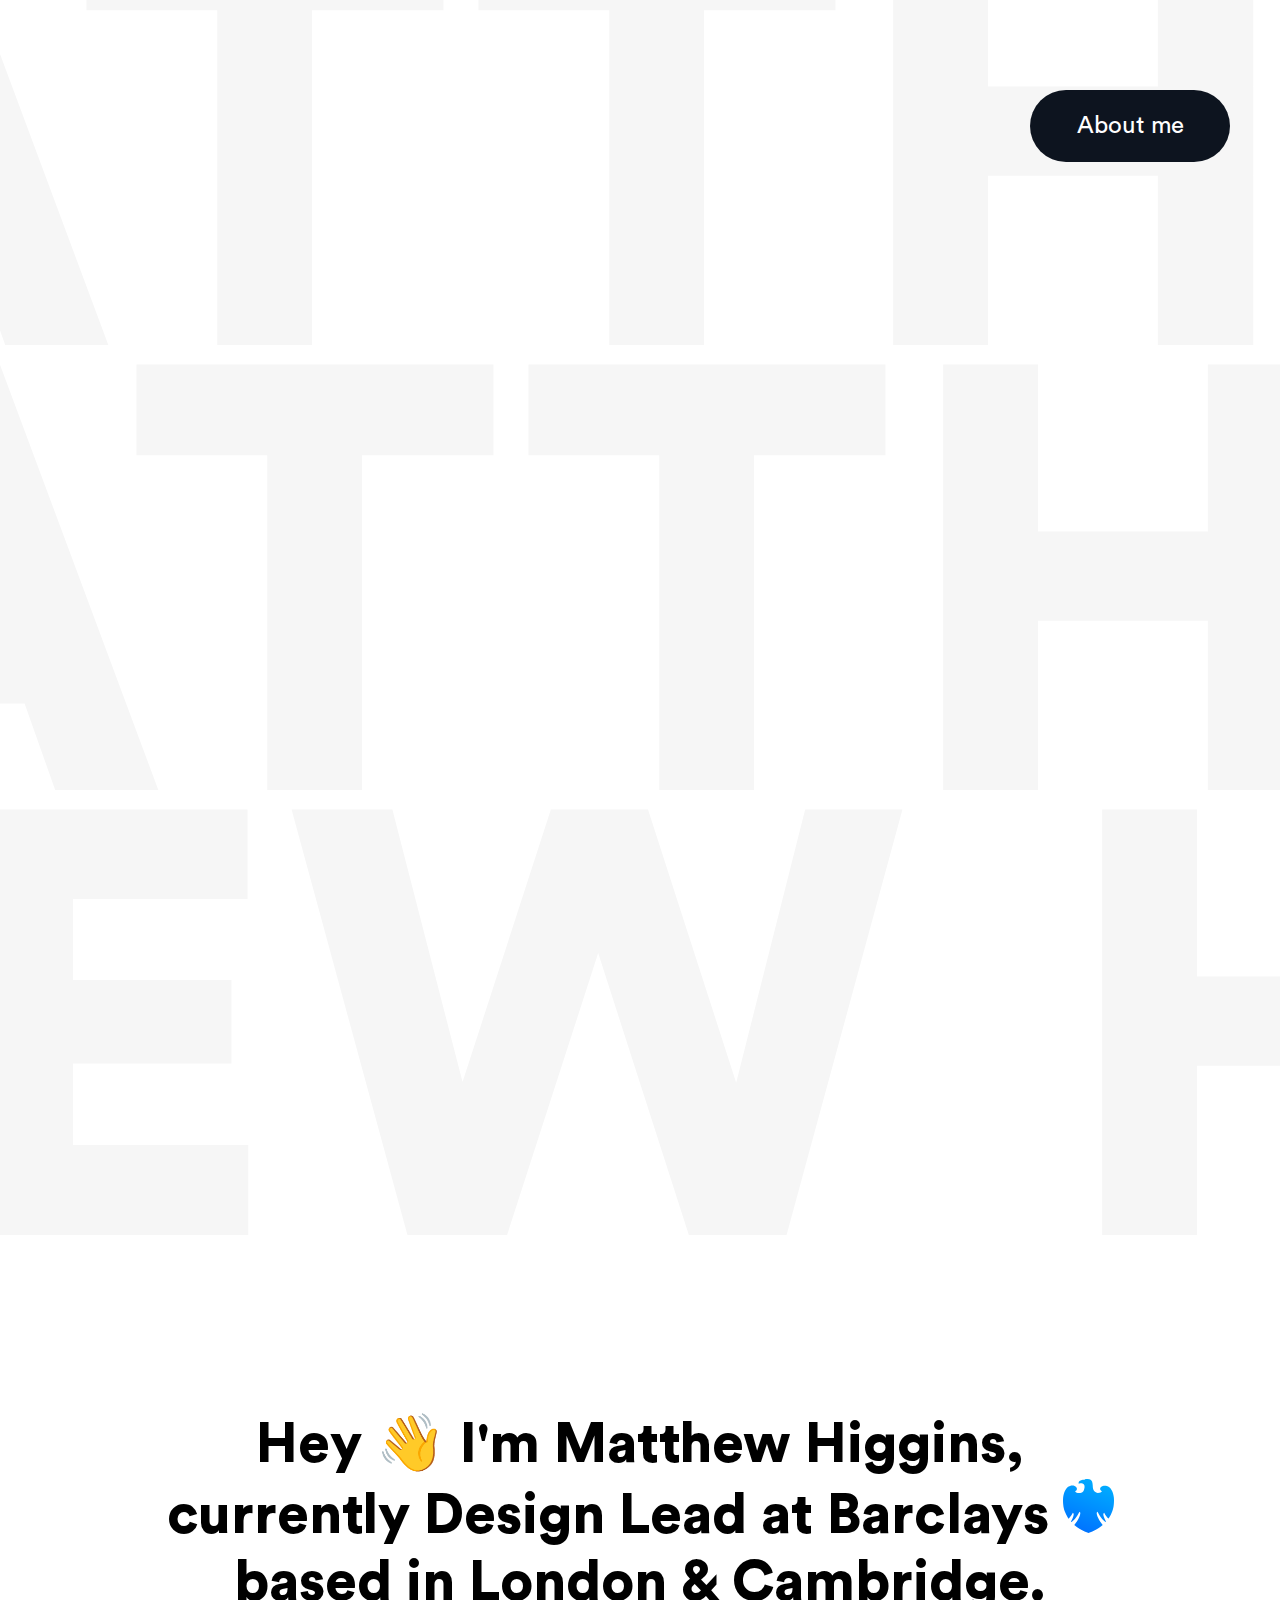
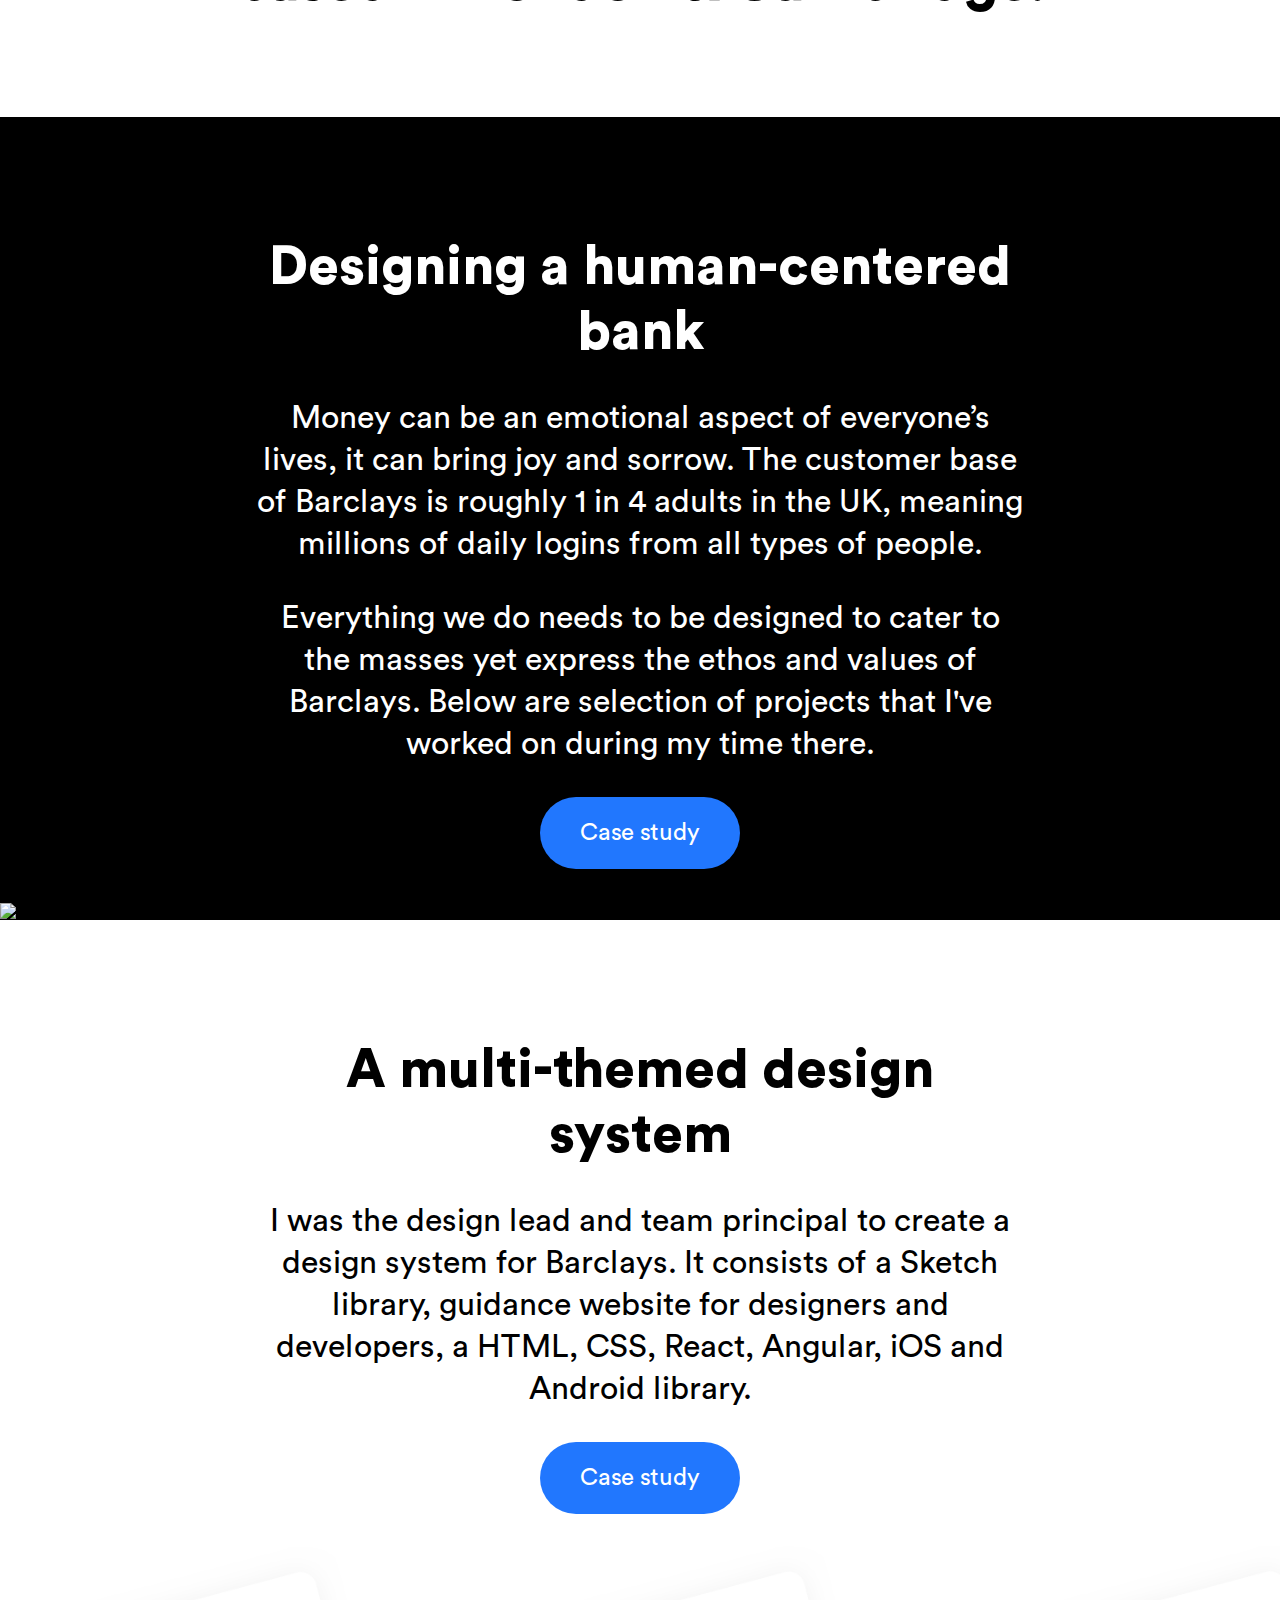
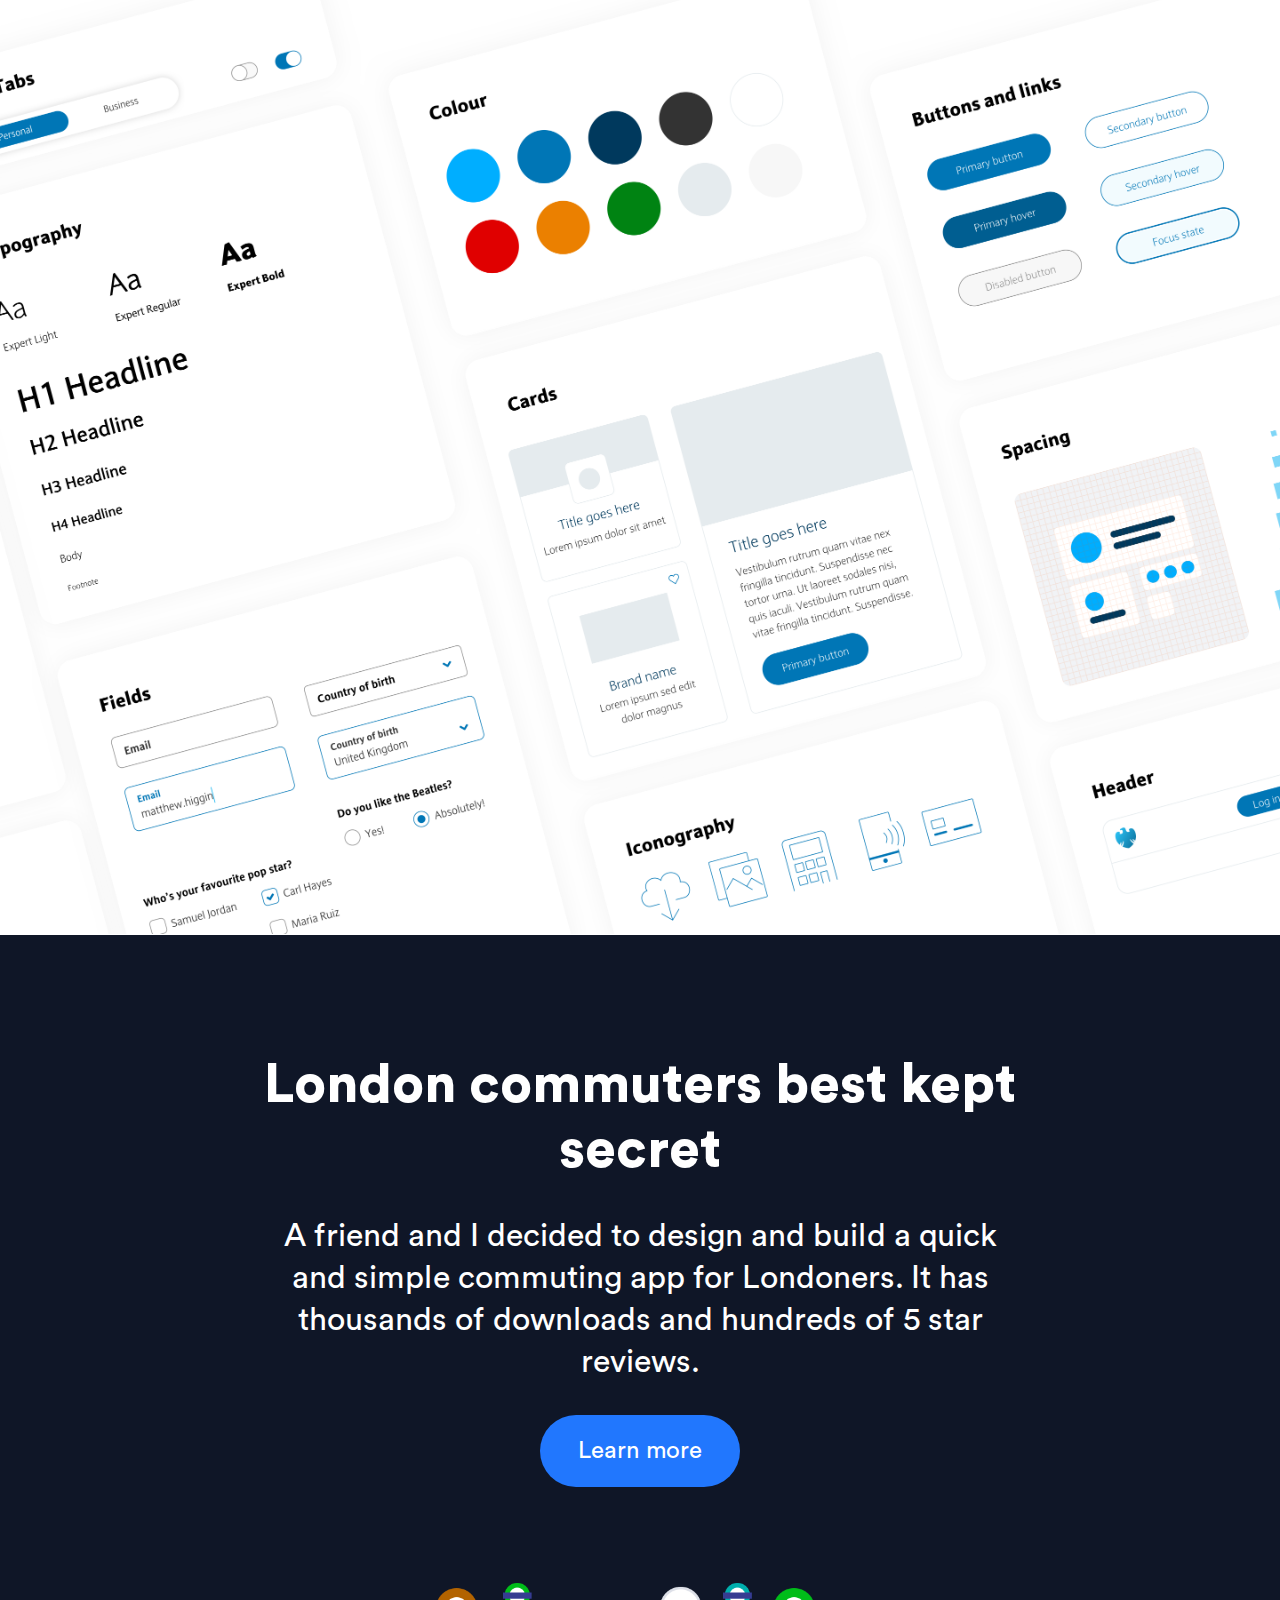
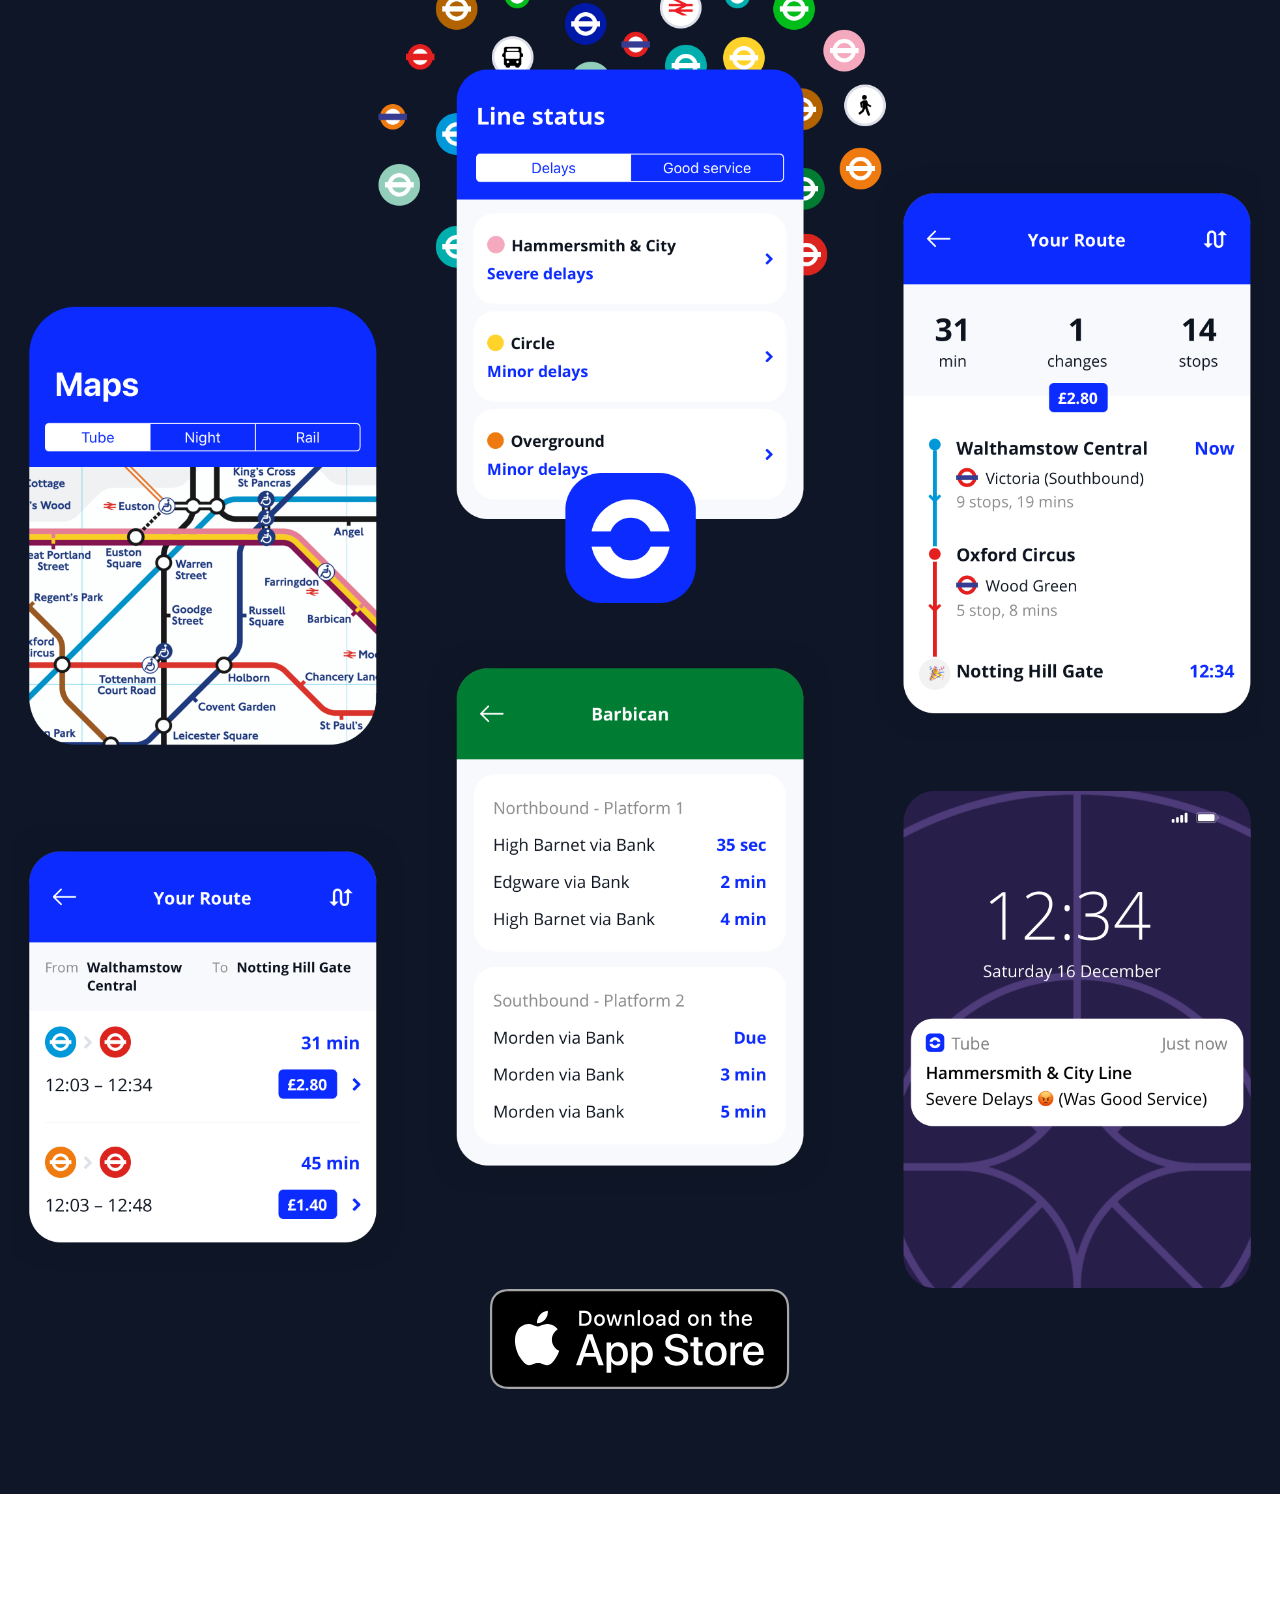
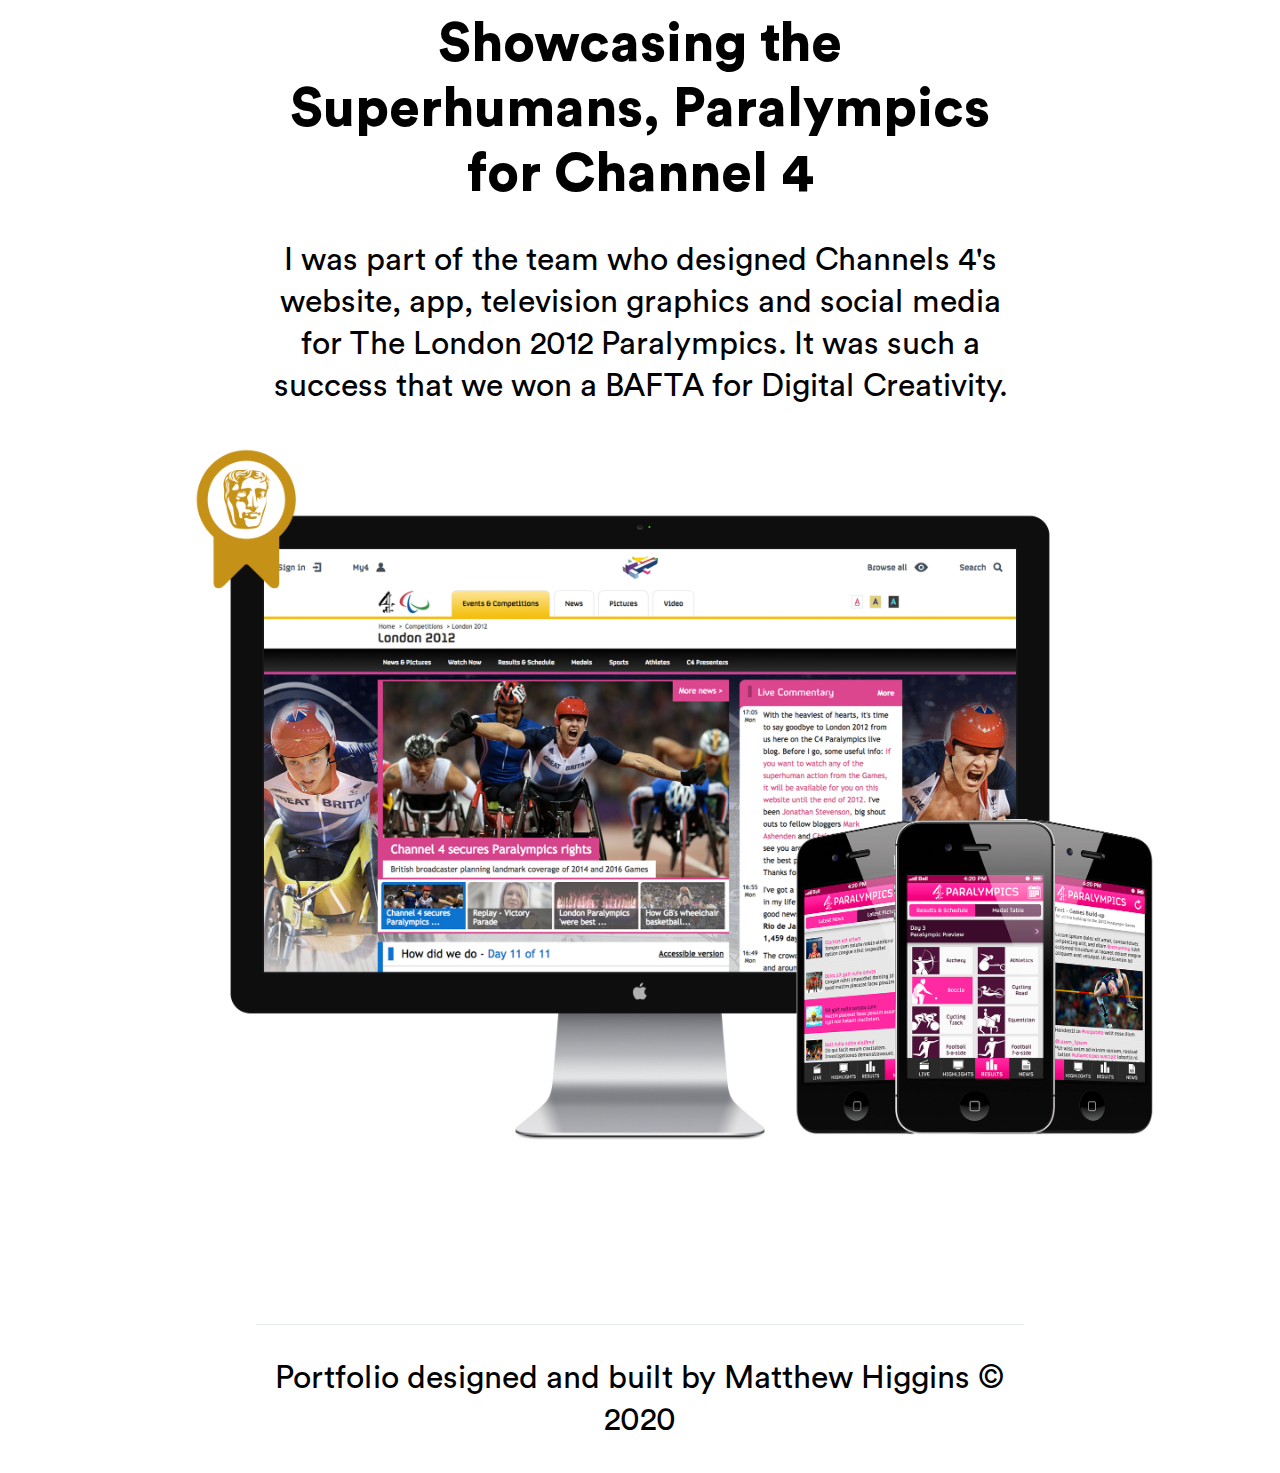
==== commit 86f576d9: "summary" ====
--- a/index.html
+++ b/index.html
@@ -33,7 +33,7 @@
 
 
     <div class="section-1">
-      <h2 class="align-centre">Hey 👋 I'm Matthew Higgins, currently Design Lead at Barclays <img class="eagle" src="images/barclays.svg" alt=""> based in London.</h2>
+      <h2 class="align-centre">Hey 👋 I'm Matthew Higgins, currently Design Lead at Barclays <img class="eagle" src="images/barclays.svg" alt=""> based in London & Cambridge.</h2>
 
     </div>
 
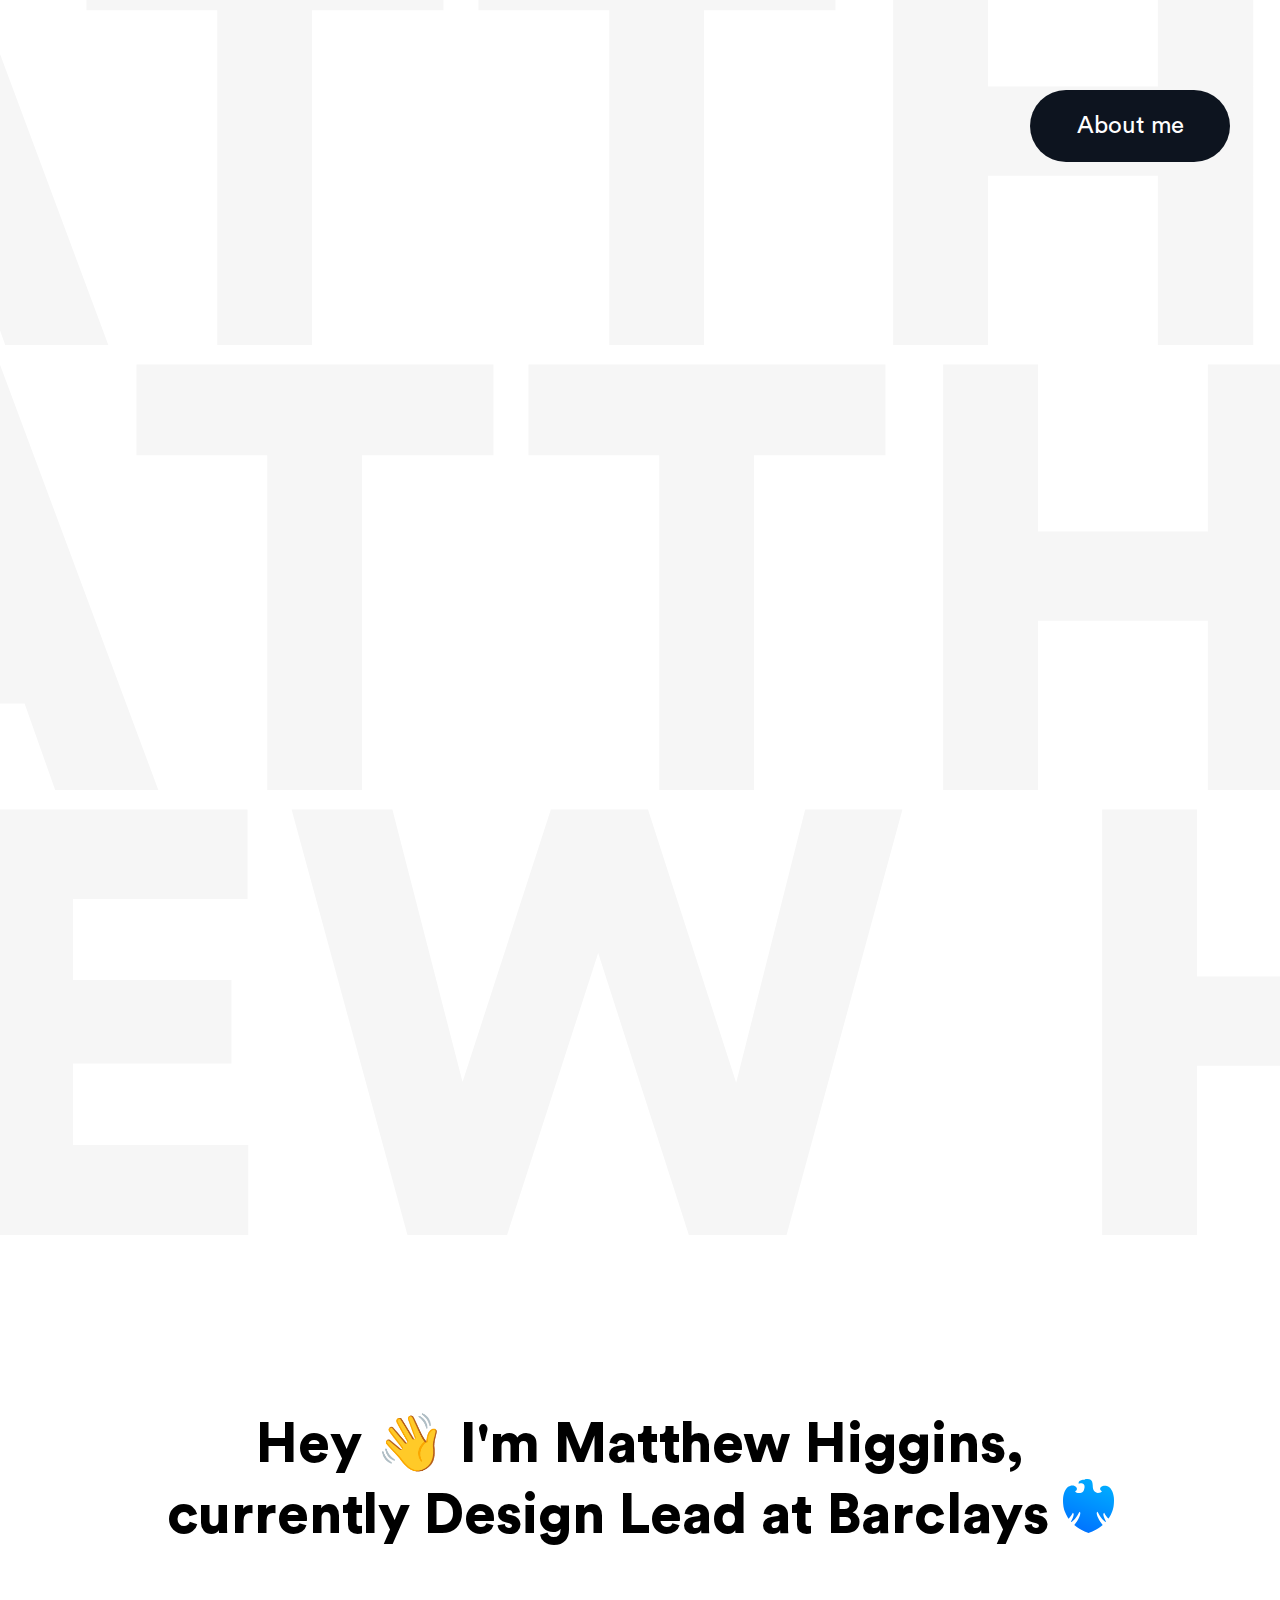
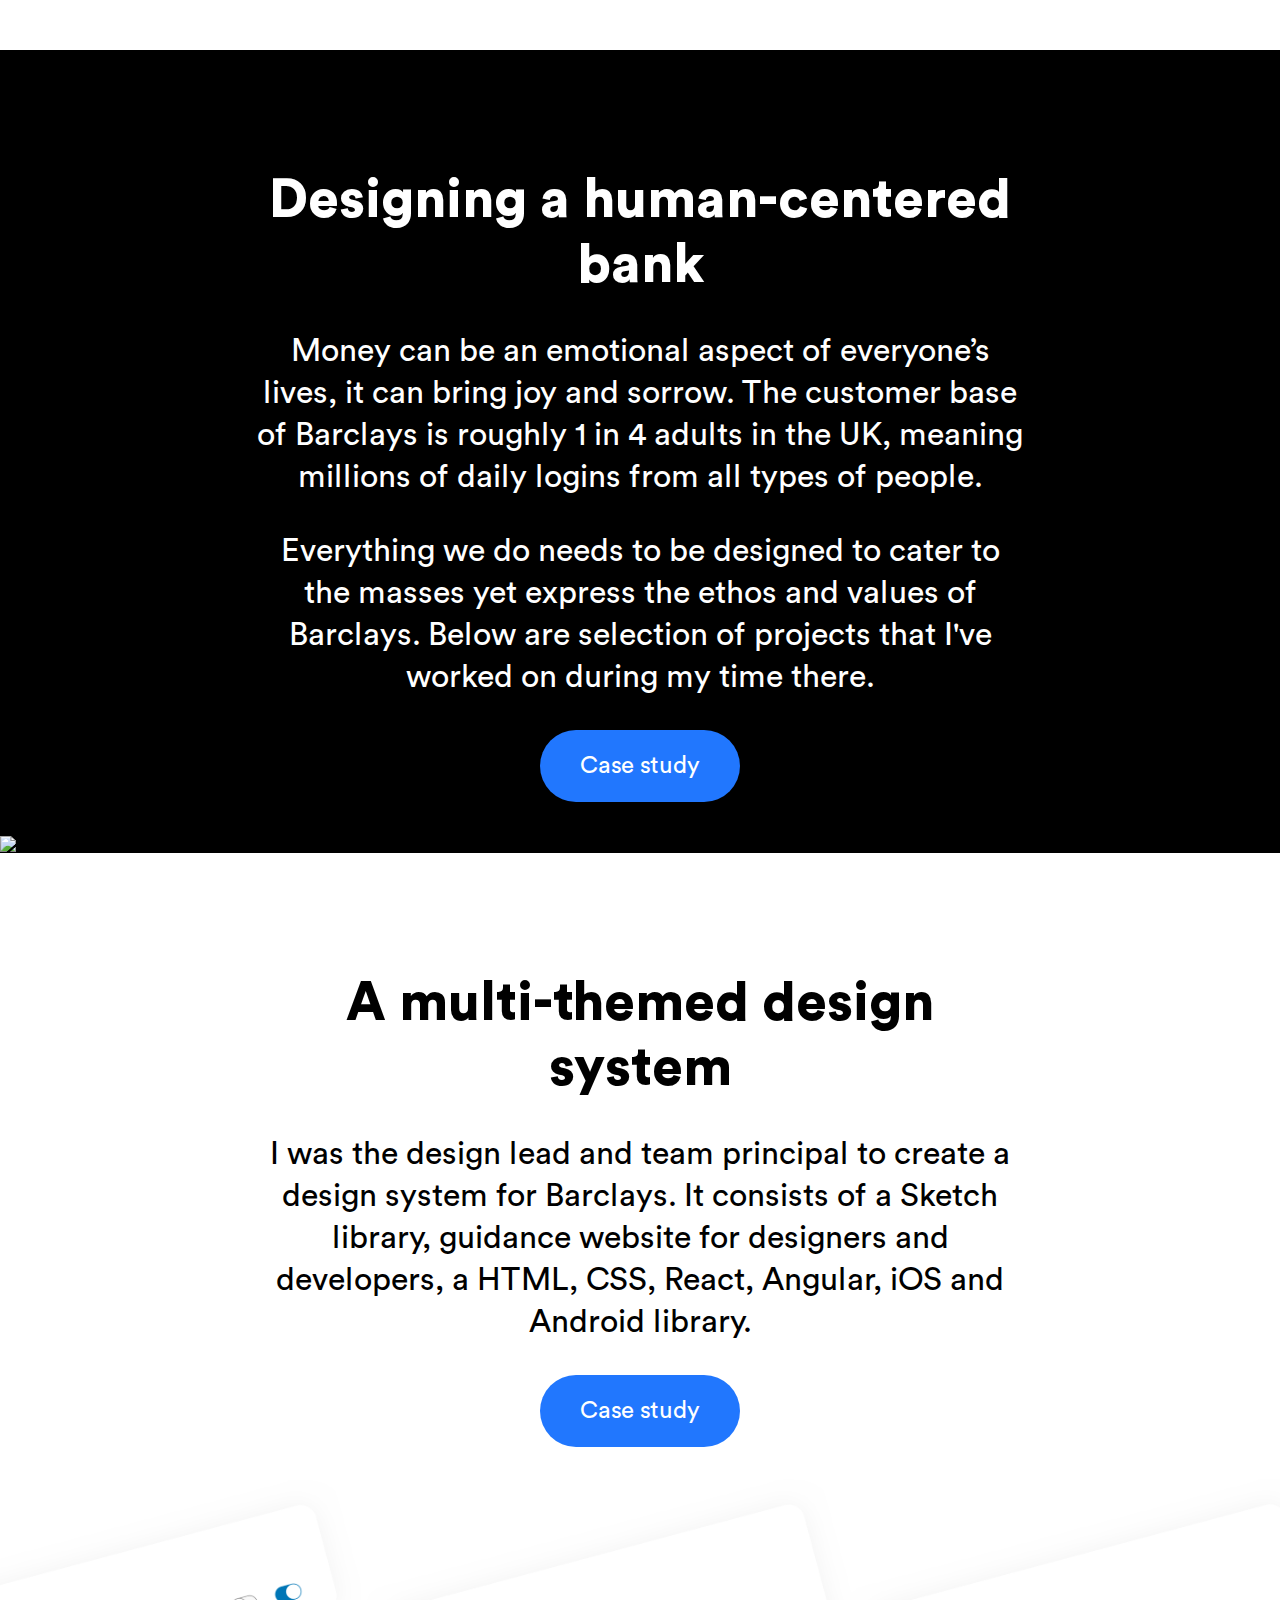
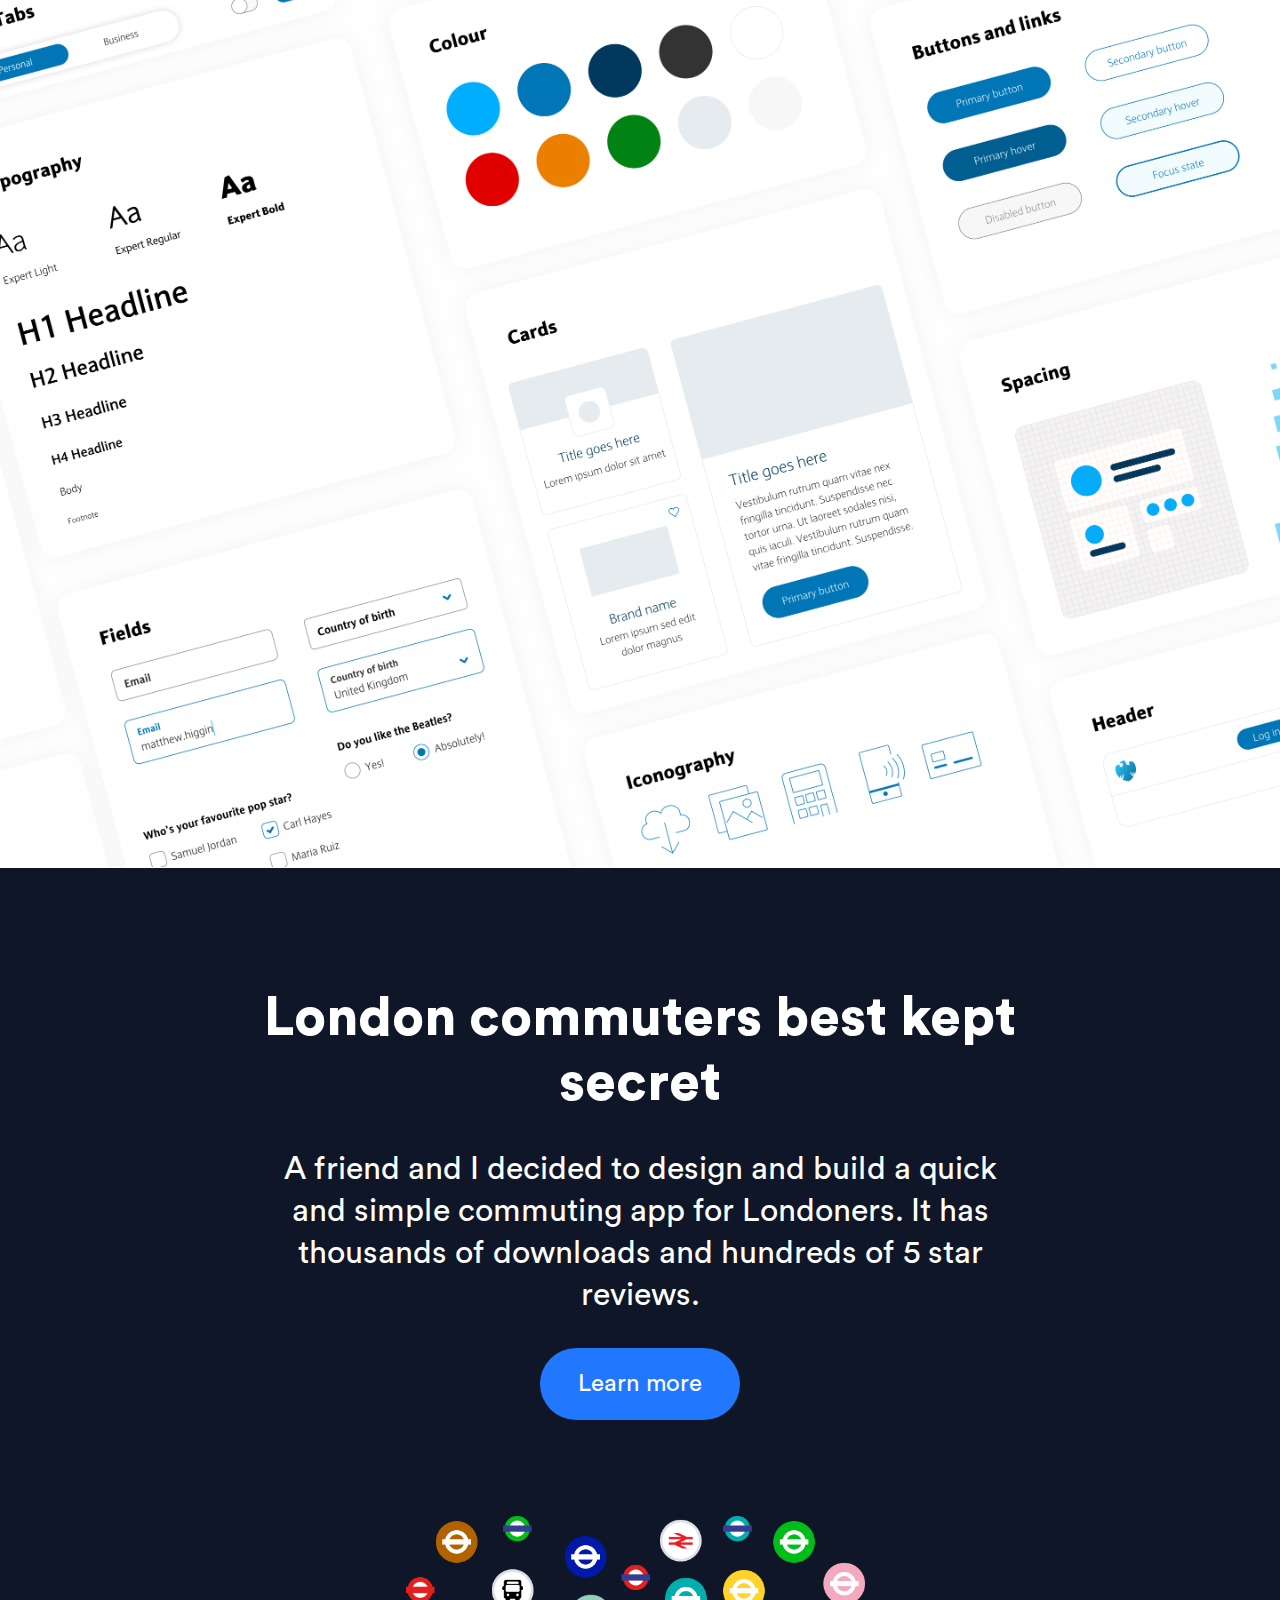
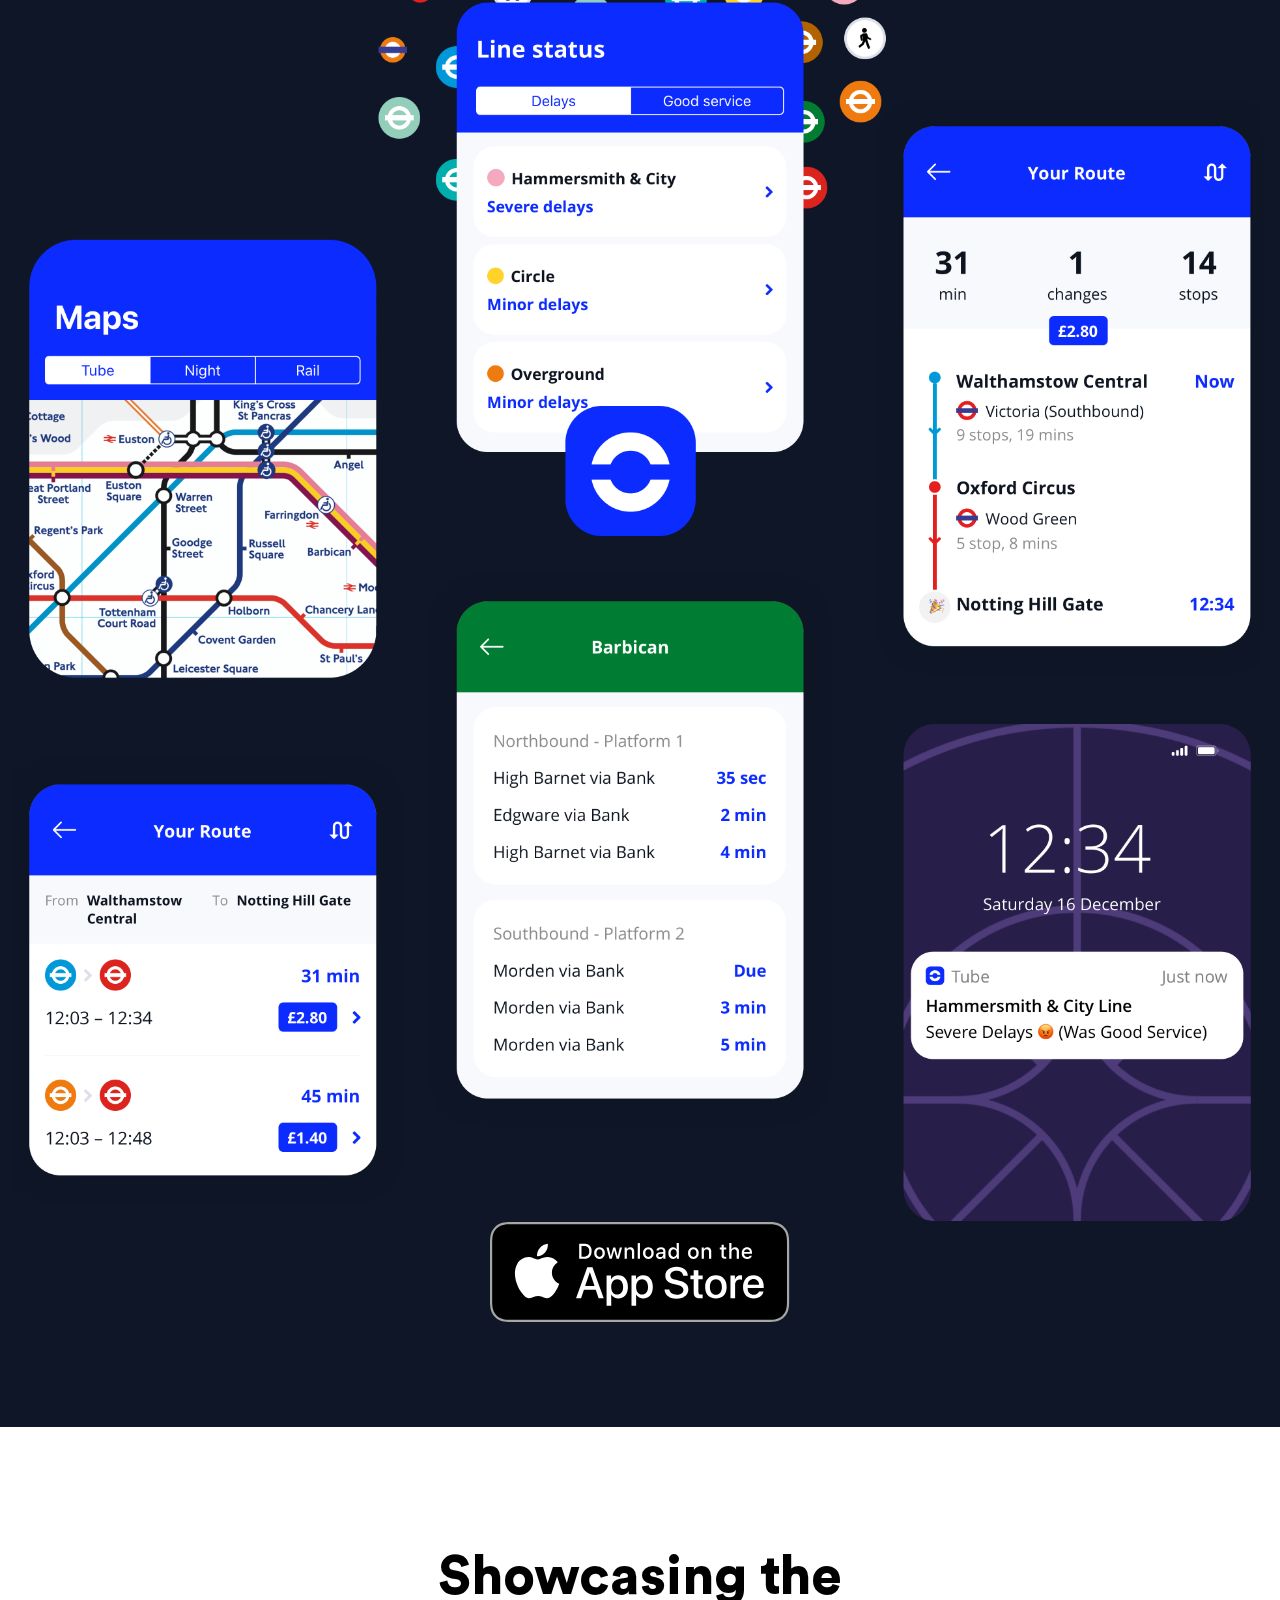
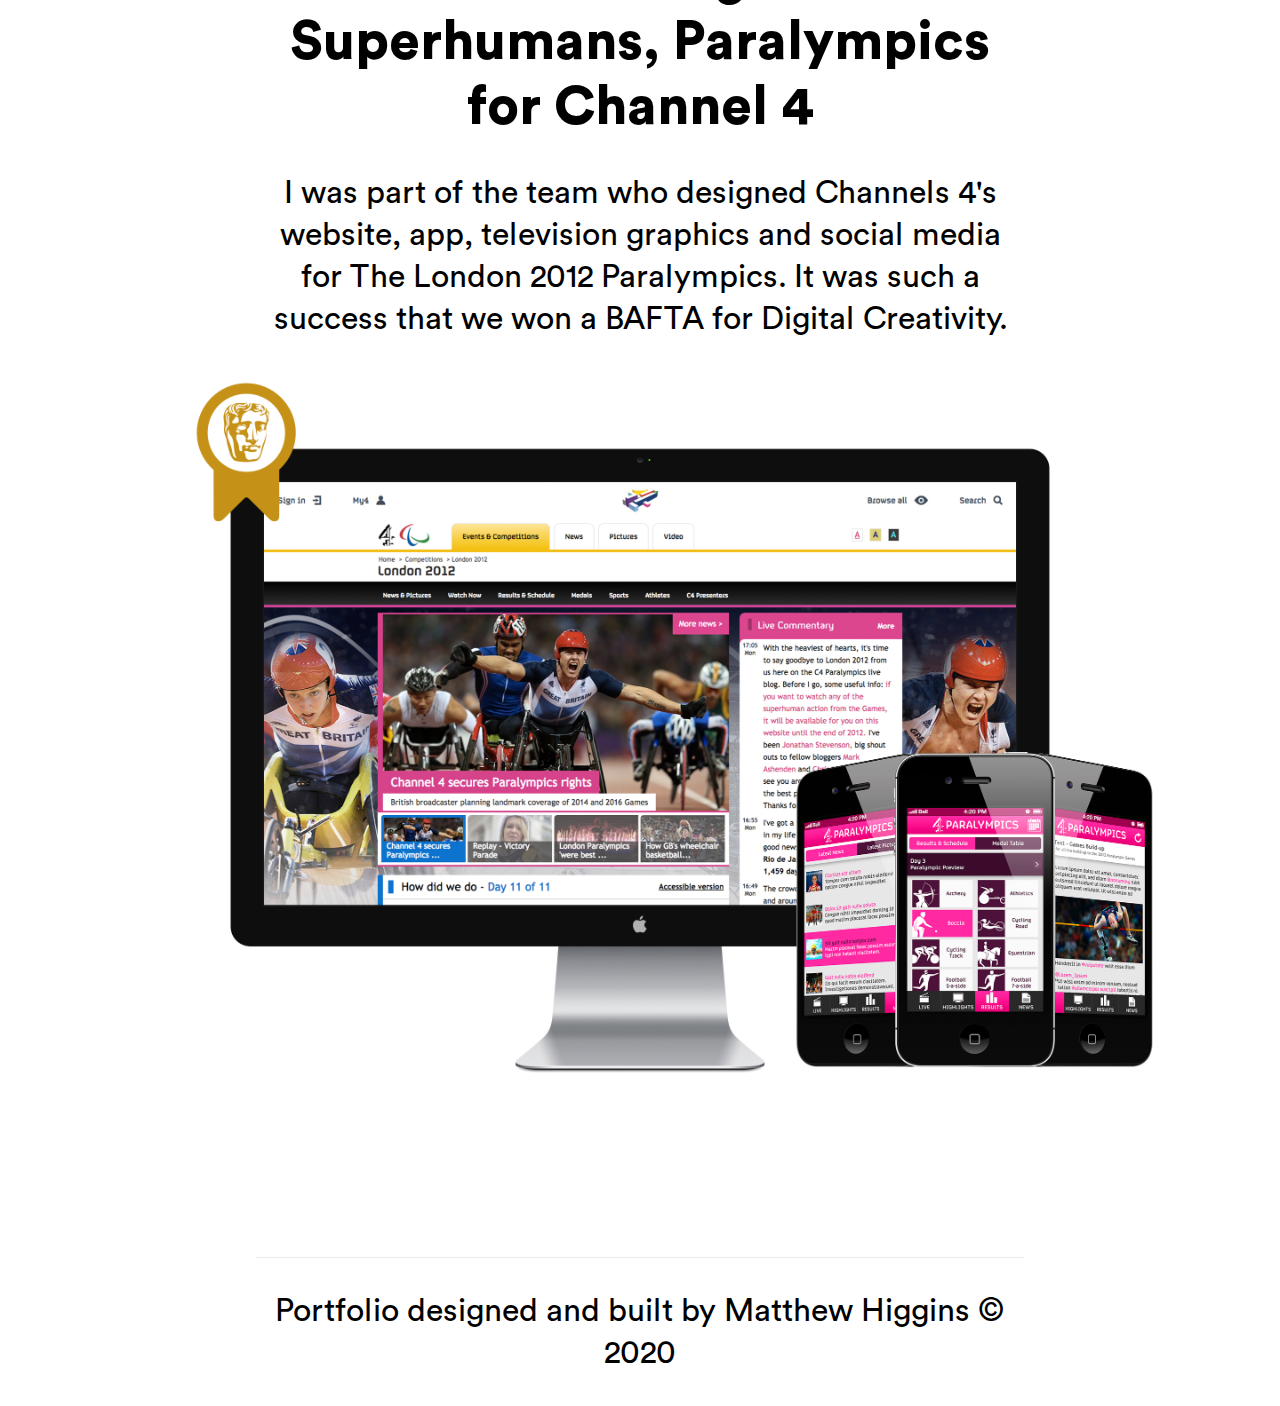
==== commit 94978726: "Update index.html" ====
--- a/index.html
+++ b/index.html
@@ -33,7 +33,7 @@
 
 
     <div class="section-1">
-      <h2 class="align-centre">Hey 👋 I'm Matthew Higgins, currently Design Lead at Barclays <img class="eagle" src="images/barclays.svg" alt=""> based in London & Cambridge.</h2>
+      <h2 class="align-centre">Hey 👋 I'm Matthew Higgins, currently Design Lead at Barclays <img class="eagle" src="images/barclays.svg" alt=""></h2>
 
     </div>
 
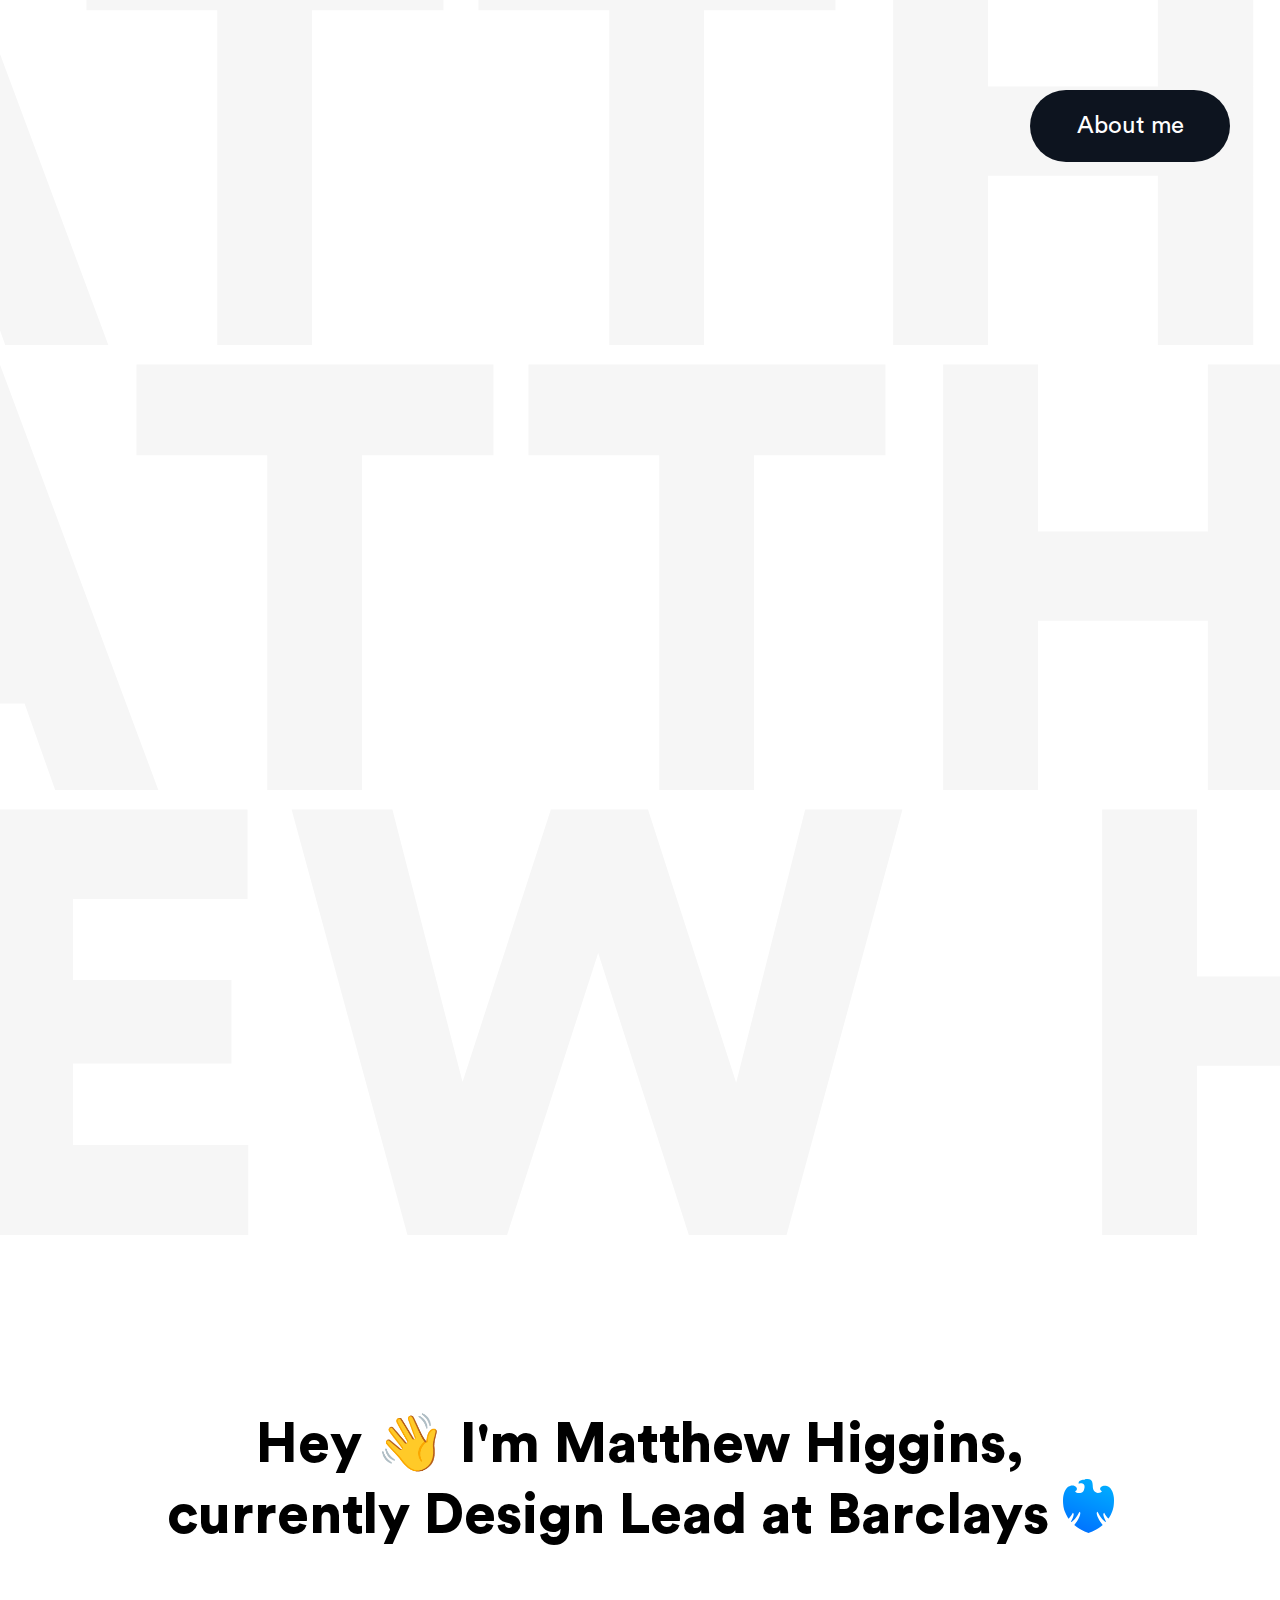
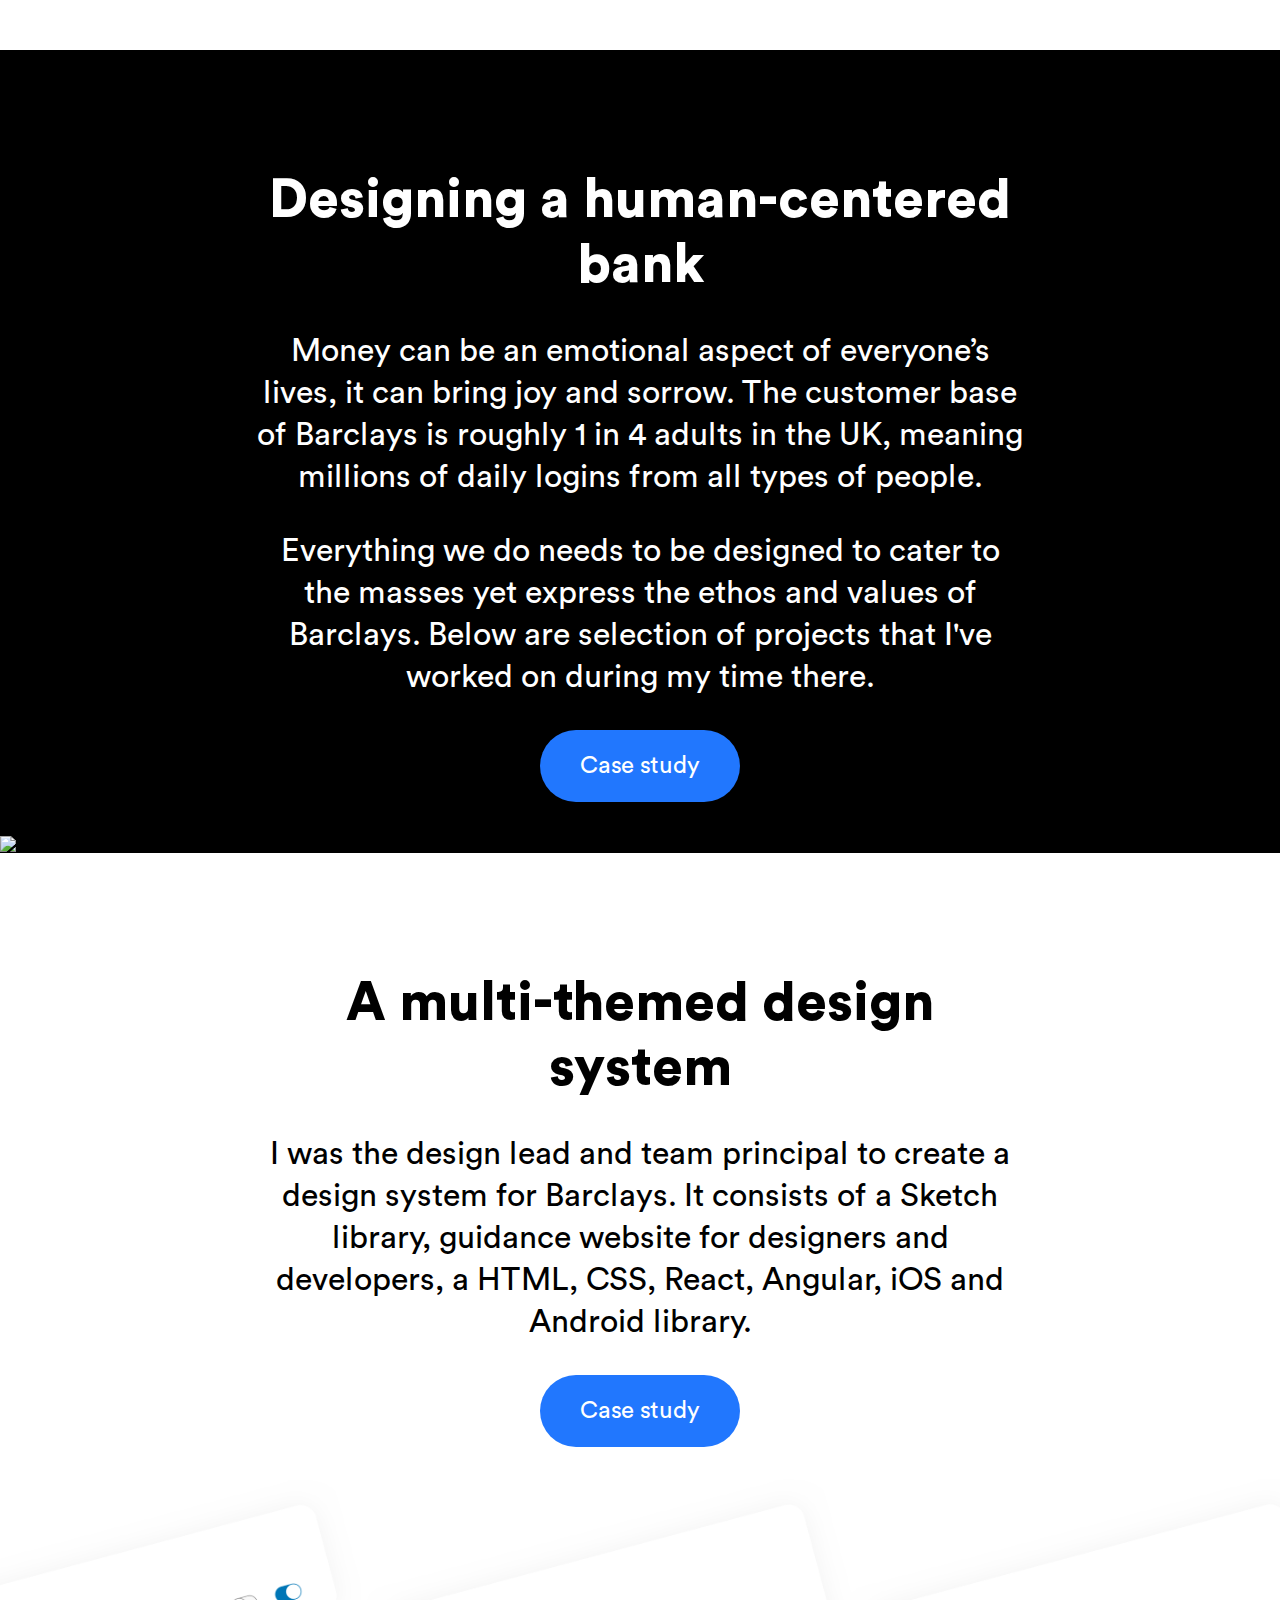
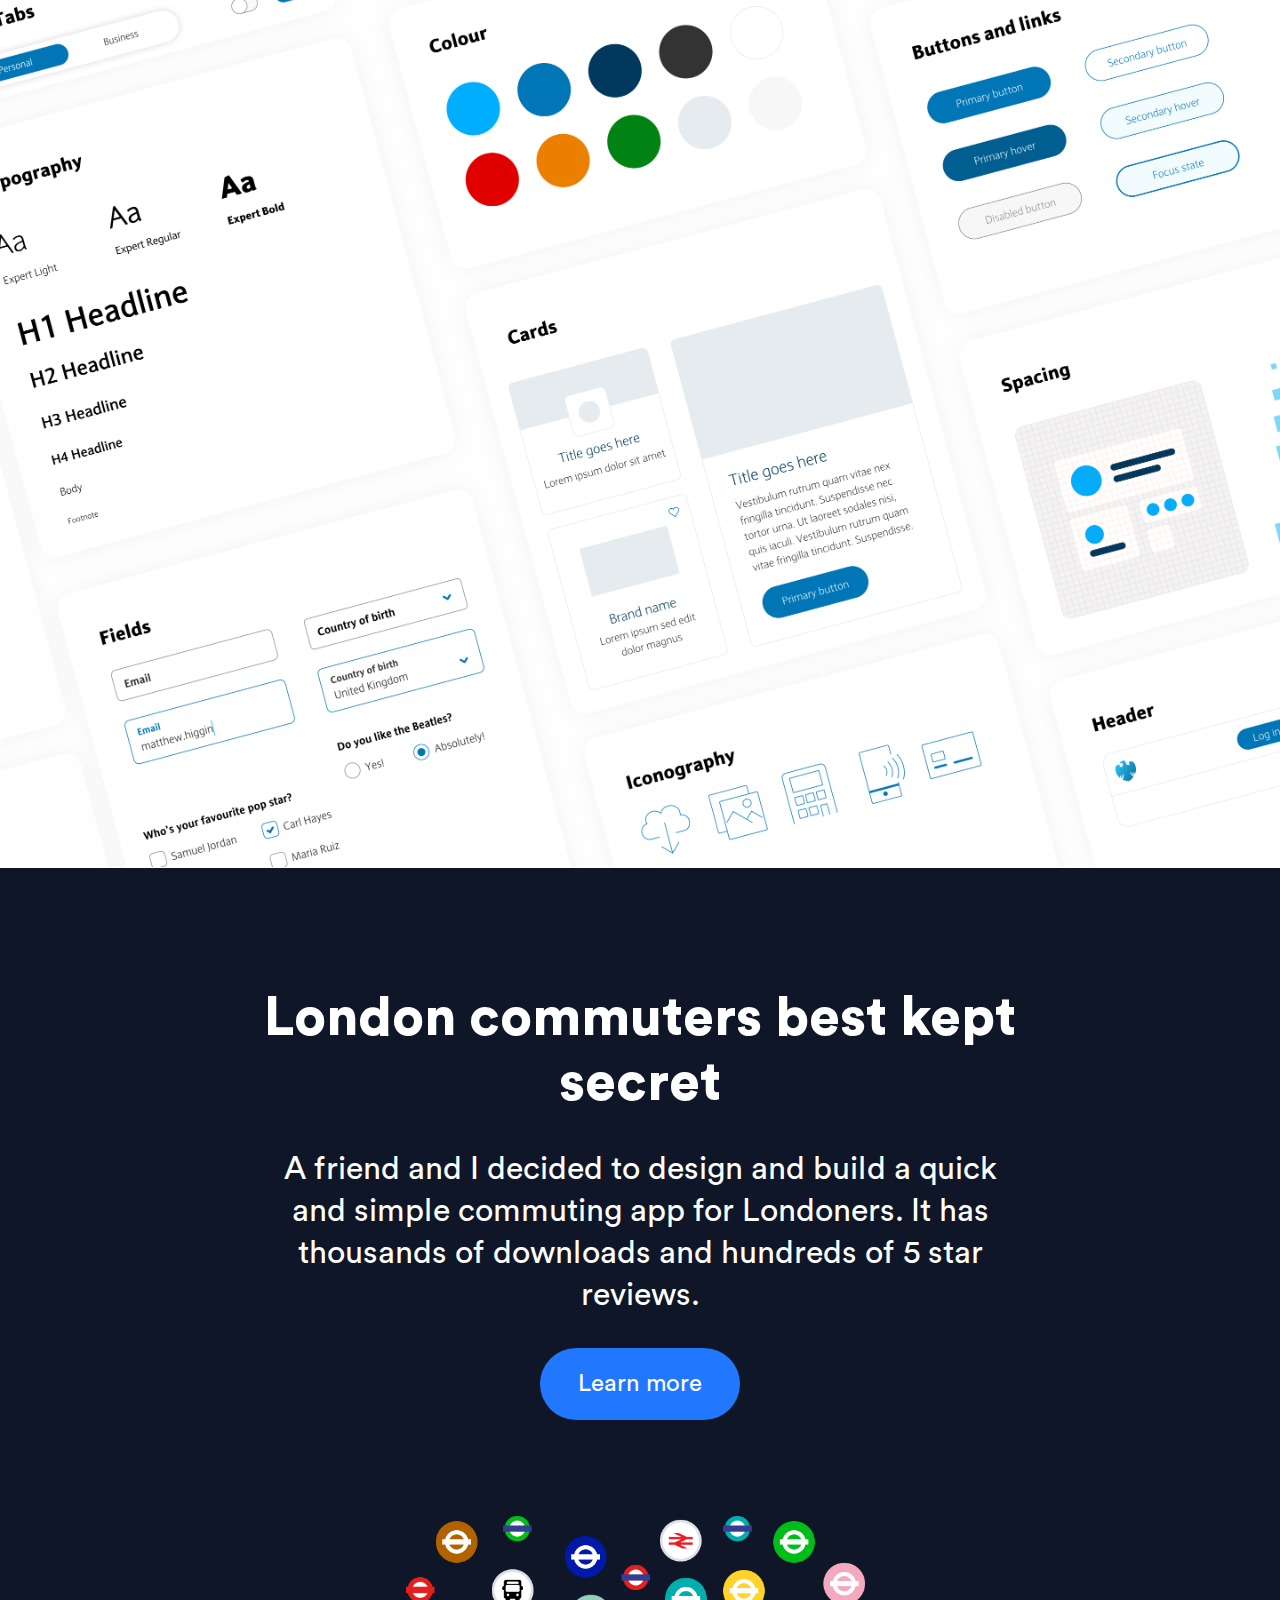
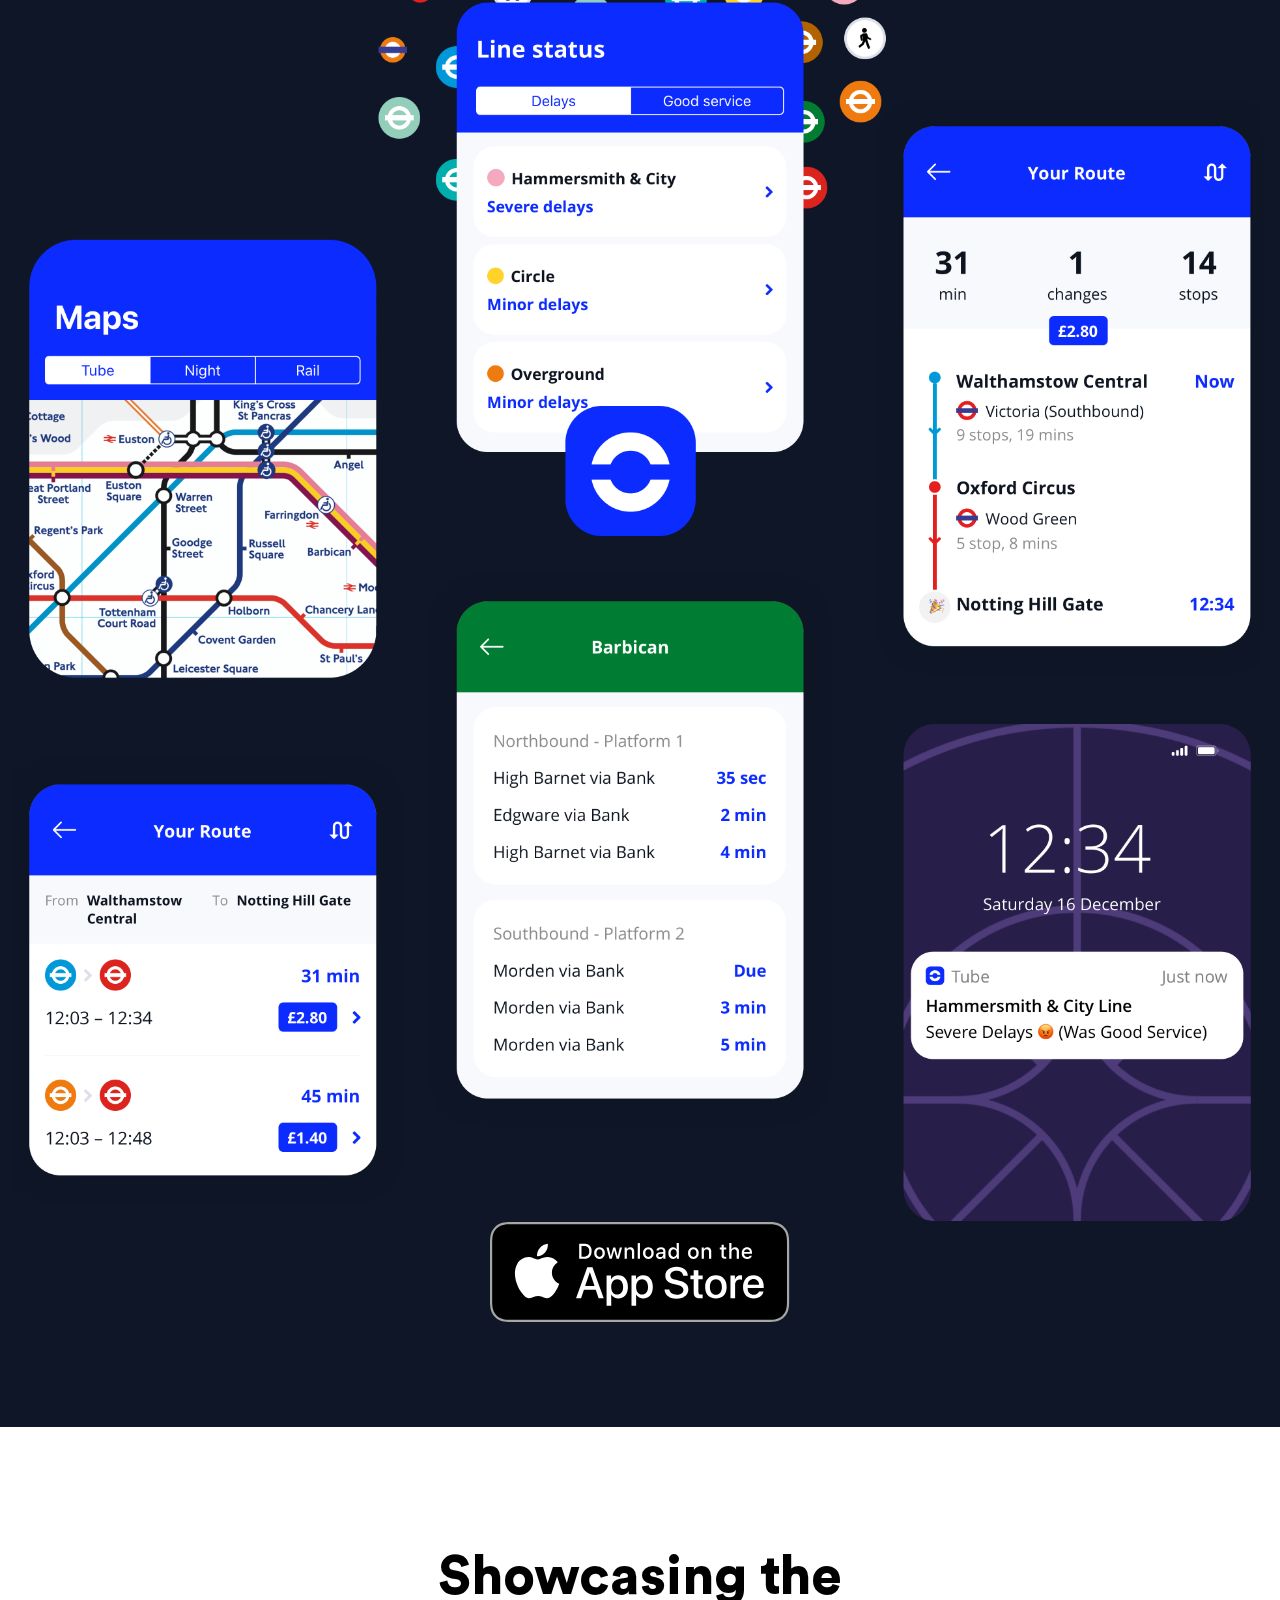
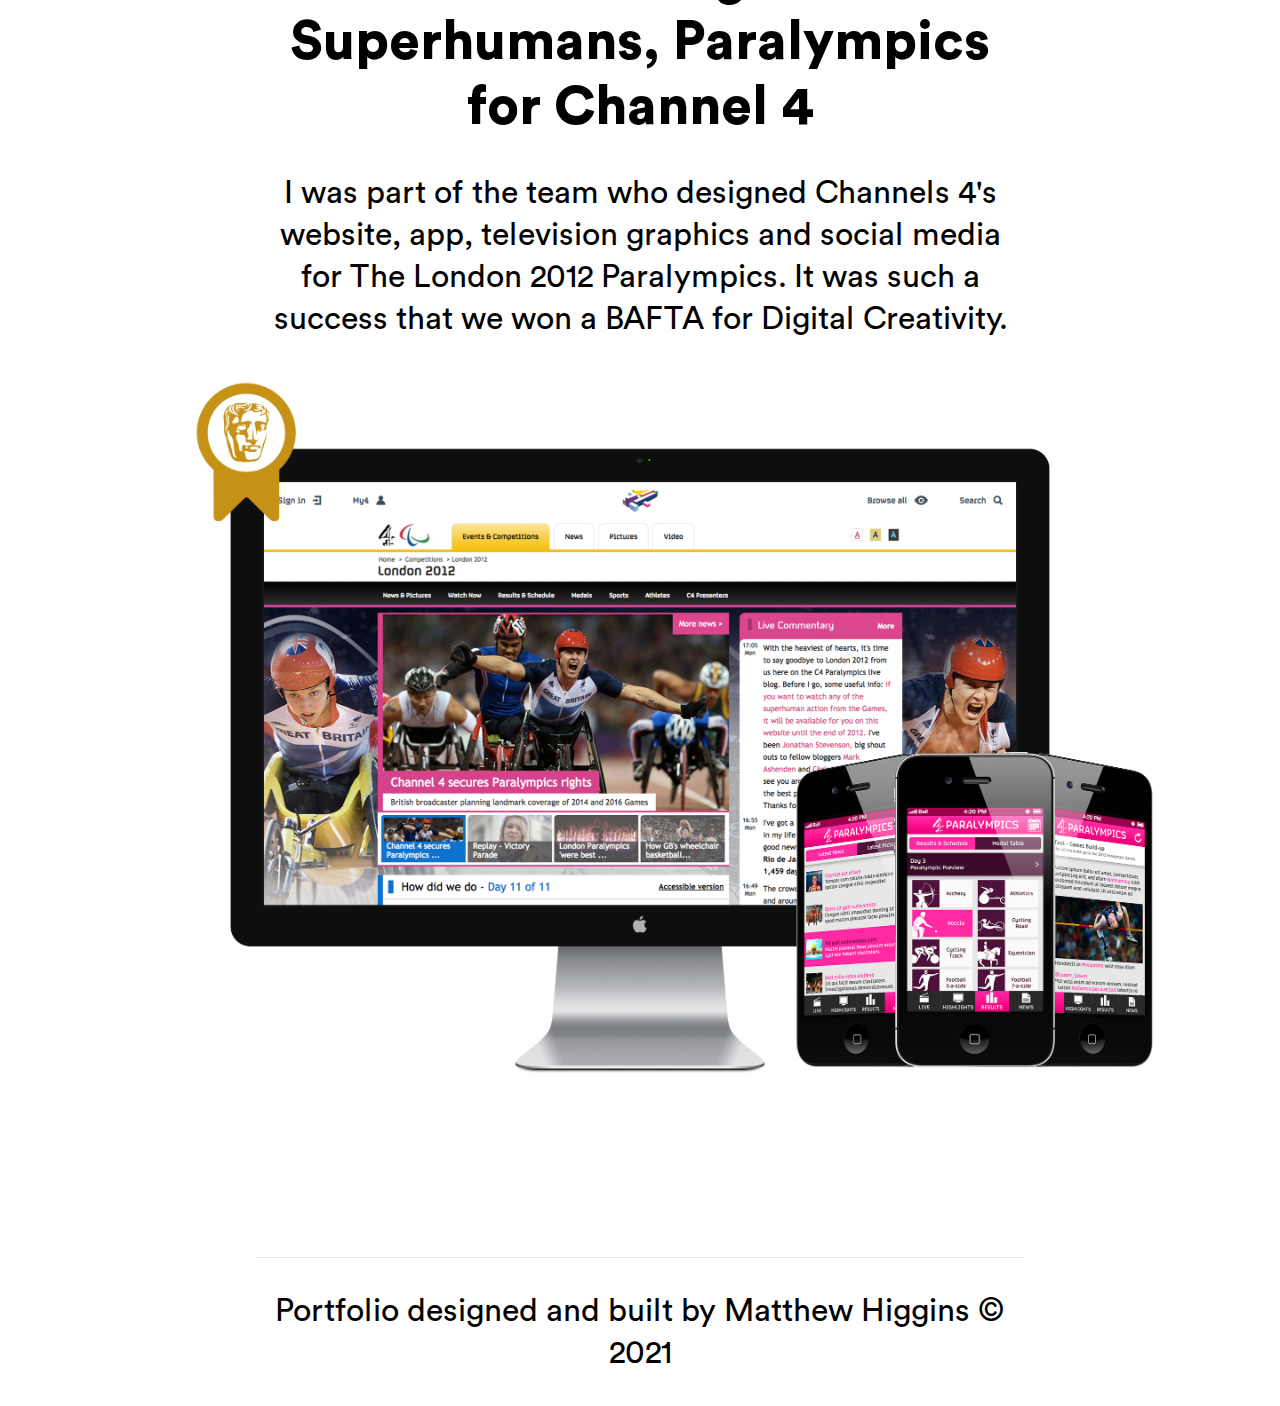
==== commit c5b9ca45: "Content changes" ====
--- a/index.html
+++ b/index.html
@@ -96,7 +96,7 @@
 <center>
 <div class="content-indented">
   <hr>
-  <p>Portfolio designed and built by Matthew Higgins © 2020</p>
+  <p>Portfolio designed and built by Matthew Higgins © 2021</p>
 </div>
 </center>
 
